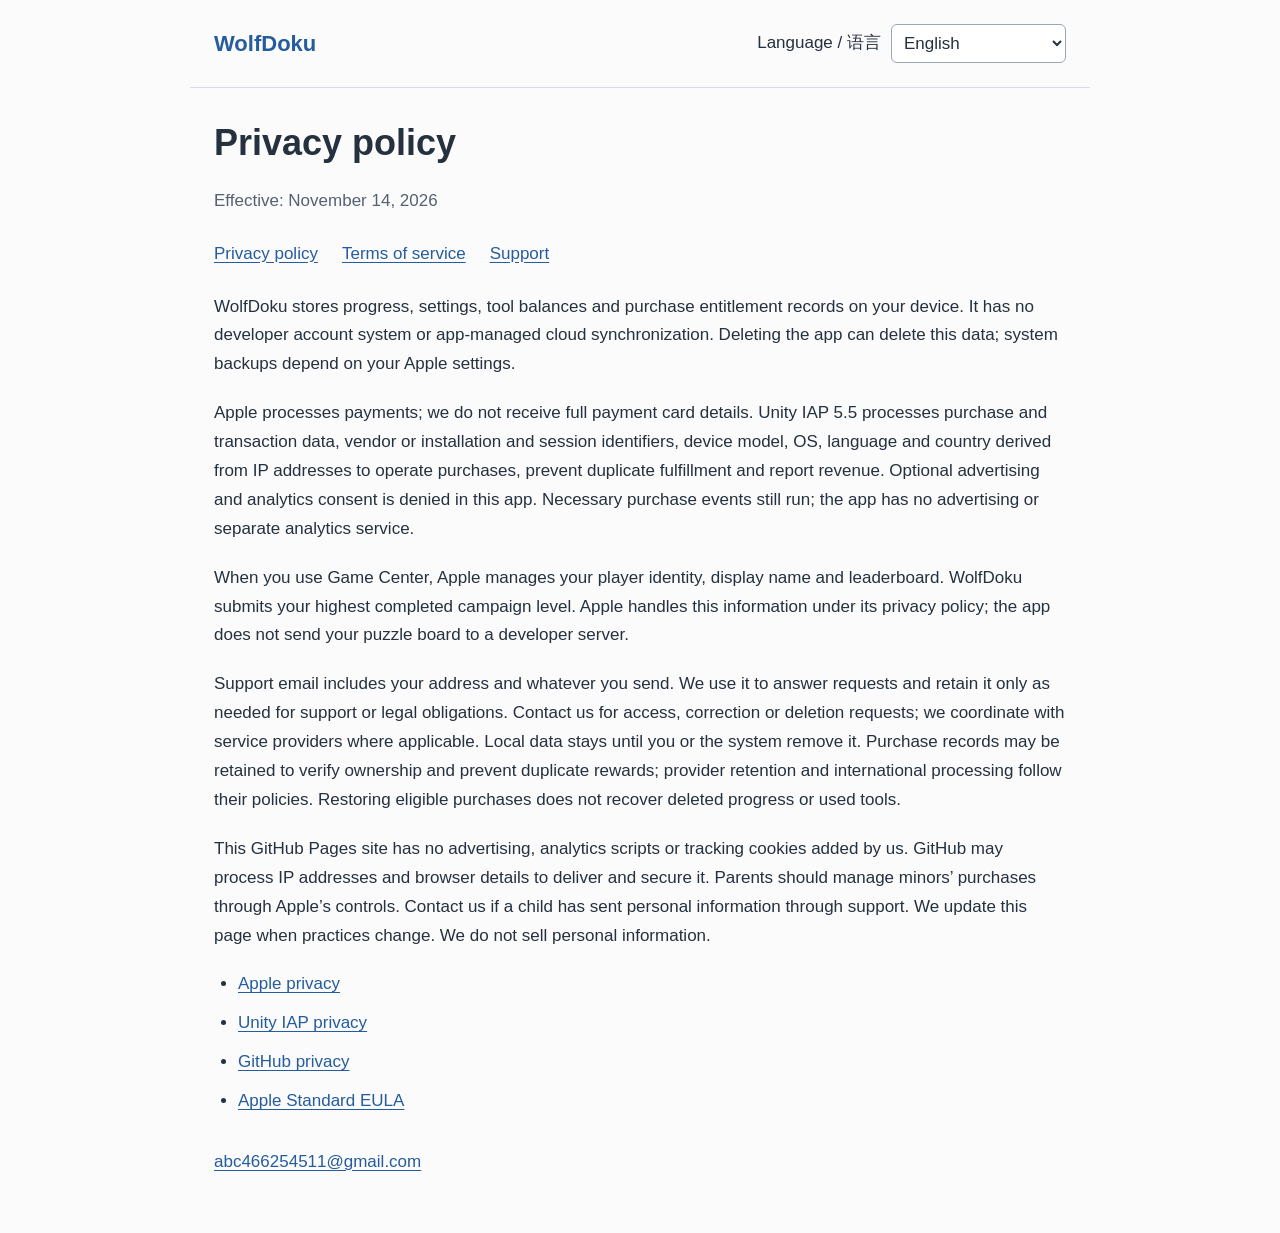
==== wolfdoku/privacy.html @ 7c7da7c4 "Add WolfDoku privacy, terms and support in 21 languages" ====
<!doctype html>
<html lang="en"><head><meta charset="utf-8"><meta name="viewport" content="width=device-width,initial-scale=1">
<title>WolfDoku · Privacy policy</title><meta name="description" content="Official WolfDoku privacy, terms and support.">
<link rel="stylesheet" href="style.css"></head><body><header><a href="index.html">WolfDoku</a>
<label>Language / 语言 <select id="language" aria-label="Language / 语言"><option value="en">English</option><option value="zh-Hans">简体中文</option><option value="zh-Hant">繁體中文</option><option value="ja">日本語</option><option value="de">Deutsch</option><option value="fr">Français</option><option value="es">Español</option><option value="ko">한국어</option><option value="pt-BR">Português (Brasil)</option><option value="uk">Українська</option><option value="ru">Русский</option><option value="hi">हिन्दी</option><option value="id">Bahasa Indonesia</option><option value="tr">Türkçe</option><option value="it">Italiano</option><option value="pl">Polski</option><option value="th">ไทย</option><option value="nl">Nederlands</option><option value="vi">Tiếng Việt</option><option value="ar">العربية</option><option value="ms">Bahasa Melayu</option></select></label></header>
<main><section id="en" lang="en" dir="ltr"><h1>Privacy policy</h1><p class="meta">Effective: November 14, 2026</p><nav class="page-links"><a href="privacy.html#en">Privacy policy</a><a href="terms.html#en">Terms of service</a><a href="support.html#en">Support</a></nav><p>WolfDoku stores progress, settings, tool balances and purchase entitlement records on your device. It has no developer account system or app-managed cloud synchronization. Deleting the app can delete this data; system backups depend on your Apple settings.</p><p>Apple processes payments; we do not receive full payment card details. Unity IAP 5.5 processes purchase and transaction data, vendor or installation and session identifiers, device model, OS, language and country derived from IP addresses to operate purchases, prevent duplicate fulfillment and report revenue. Optional advertising and analytics consent is denied in this app. Necessary purchase events still run; the app has no advertising or separate analytics service.</p><p>When you use Game Center, Apple manages your player identity, display name and leaderboard. WolfDoku submits your highest completed campaign level. Apple handles this information under its privacy policy; the app does not send your puzzle board to a developer server.</p><p>Support email includes your address and whatever you send. We use it to answer requests and retain it only as needed for support or legal obligations. Contact us for access, correction or deletion requests; we coordinate with service providers where applicable. Local data stays until you or the system remove it. Purchase records may be retained to verify ownership and prevent duplicate rewards; provider retention and international processing follow their policies. Restoring eligible purchases does not recover deleted progress or used tools.</p><p>This GitHub Pages site has no advertising, analytics scripts or tracking cookies added by us. GitHub may process IP addresses and browser details to deliver and secure it. Parents should manage minors’ purchases through Apple’s controls. Contact us if a child has sent personal information through support. We update this page when practices change. We do not sell personal information.</p><ul><li><a href="https://www.apple.com/legal/privacy/">Apple privacy</a></li><li><a href="https://unity.com/legal/game-player-and-app-user-privacy-policy">Unity IAP privacy</a></li><li><a href="https://docs.github.com/en/site-policy/privacy-policies/github-general-privacy-statement">GitHub privacy</a></li><li><a href="https://www.apple.com/legal/internet-services/itunes/dev/stdeula/">Apple Standard EULA</a></li></ul><address><a dir="ltr" href="mailto:abc466254511@gmail.com">abc466254511@gmail.com</a></address></section><section id="zh-Hans" lang="zh-Hans" dir="ltr"><h1>隐私协议</h1><p class="meta">生效日期：2026年11月14日</p><nav class="page-links"><a href="privacy.html#zh-Hans">隐私协议</a><a href="terms.html#zh-Hans">服务条款</a><a href="support.html#zh-Hans">支持</a></nav><p>WolfDoku 在设备本地保存进度、设置、道具余额和购买权益记录。应用没有开发者账号系统，也不提供应用管理的云同步。删除应用可能删除这些数据；系统备份取决于你的 Apple 设置。</p><p>Apple 处理付款，我们不会收到完整银行卡信息。Unity IAP 5.5 会处理购买及交易信息、供应商或安装标识及会话标识、设备型号、系统、语言，以及从 IP 地址推断的国家，用于运行购买服务、防止重复发放和收入报告。本应用已拒绝可选广告和分析同意，但必要购买事件仍会发送；应用没有广告或单独的分析服务。</p><p>使用 Game Center 时，Apple 管理玩家身份、显示名称和排行榜。WolfDoku 提交主线最高已通关关卡。Apple 按其隐私政策处理这些信息；应用不会把你的棋盘发送到开发者服务器。</p><p>支持邮件包含你的邮箱地址及主动发送的内容，仅用于回复和排查，并在支持或法律义务所需期间保留。可通过下方邮箱提出访问、更正或删除请求；适用时我们会协调服务提供方处理。本地数据保留到你或系统删除。购买记录可能为验证权益和防止重复赠礼而保留；提供方的保留期限及跨境处理以其政策为准。恢复符合条件的购买不能恢复已删除进度或已消耗道具。</p><p>本 GitHub Pages 网站没有我们添加的广告、分析脚本或追踪 Cookie。GitHub 可能处理 IP 地址、浏览器等技术信息，以提供和保护网站。未成年人的购买应由监护人通过 Apple 控制管理；如儿童通过支持邮件提交了个人信息，请联系我们处理。数据做法变化时会更新本页。我们不出售个人信息。</p><ul><li><a href="https://www.apple.com/legal/privacy/">Apple privacy</a></li><li><a href="https://unity.com/legal/game-player-and-app-user-privacy-policy">Unity IAP privacy</a></li><li><a href="https://docs.github.com/en/site-policy/privacy-policies/github-general-privacy-statement">GitHub privacy</a></li><li><a href="https://www.apple.com/legal/internet-services/itunes/dev/stdeula/">Apple Standard EULA</a></li></ul><address><a dir="ltr" href="mailto:abc466254511@gmail.com">abc466254511@gmail.com</a></address></section><section id="zh-Hant" lang="zh-Hant" dir="ltr"><h1>隱私協議</h1><p class="meta">生效日期：2026年11月14日</p><nav class="page-links"><a href="privacy.html#zh-Hant">隱私協議</a><a href="terms.html#zh-Hant">服務條款</a><a href="support.html#zh-Hant">支援</a></nav><p>WolfDoku 在裝置本機儲存進度、設定、道具餘額及購買權益紀錄。應用程式沒有開發者帳號系統，也不提供應用程式管理的雲端同步。刪除應用程式可能刪除這些資料；系統備份取決於你的 Apple 設定。</p><p>Apple 處理付款，我們不會收到完整銀行卡資料。Unity IAP 5.5 會處理購買及交易資訊、供應商或安裝識別碼及工作階段識別碼、裝置型號、系統、語言，以及從 IP 位址推斷的國家，用於運作購買服務、防止重複發放及收入報告。本應用程式已拒絕選用廣告及分析同意，但必要購買事件仍會傳送；應用程式沒有廣告或獨立分析服務。</p><p>使用 Game Center 時，Apple 管理玩家身分、顯示名稱及排行榜。WolfDoku 提交主線最高已通關關卡。Apple 依其隱私政策處理這些資料；應用程式不會將棋盤傳送至開發者伺服器。</p><p>支援郵件包含你的電郵地址及主動傳送的內容，僅用於回覆與排查，並在支援或法律義務所需期間保留。可透過下方電郵提出存取、更正或刪除要求；適用時我們會協調服務提供者處理。本機資料保留至你或系統刪除。購買紀錄可能為驗證權益及防止重複贈禮而保留；提供者的保留期限及跨境處理依其政策。恢復符合條件的購買無法恢復已刪除進度或已消耗道具。</p><p>本 GitHub Pages 網站沒有我們加入的廣告、分析程式或追蹤 Cookie。GitHub 可能處理 IP 位址及瀏覽器等技術資料以提供和保護網站。未成年人的購買應由監護人透過 Apple 控制管理；若兒童透過支援郵件提交個人資料，請聯絡我們。做法改變時會更新本頁。我們不出售個人資料。</p><ul><li><a href="https://www.apple.com/legal/privacy/">Apple privacy</a></li><li><a href="https://unity.com/legal/game-player-and-app-user-privacy-policy">Unity IAP privacy</a></li><li><a href="https://docs.github.com/en/site-policy/privacy-policies/github-general-privacy-statement">GitHub privacy</a></li><li><a href="https://www.apple.com/legal/internet-services/itunes/dev/stdeula/">Apple Standard EULA</a></li></ul><address><a dir="ltr" href="mailto:abc466254511@gmail.com">abc466254511@gmail.com</a></address></section><section id="ja" lang="ja" dir="ltr"><h1>プライバシーポリシー</h1><p class="meta">施行日：2026年11月14日</p><nav class="page-links"><a href="privacy.html#ja">プライバシーポリシー</a><a href="terms.html#ja">利用規約</a><a href="support.html#ja">サポート</a></nav><p>WolfDoku は進行状況、設定、アイテム残高、購入権利の記録を端末に保存します。開発者独自のアカウントやアプリ管理のクラウド同期はありません。アプリの削除でデータが失われる場合があり、システムのバックアップは Apple の設定によります。</p><p>決済は Apple が処理し、当方はカード情報全体を受け取りません。Unity IAP 5.5 は購入・取引情報、ベンダーまたはインストールおよびセッション識別子、機種、OS、言語、IP から推定する国を処理し、購入サービス、重複付与の防止、収益報告に使用します。本アプリでは任意の広告・分析への同意を拒否していますが、必要な購入イベントは送信されます。広告や独立した分析サービスはありません。</p><p>Game Center 利用時のプレイヤー識別情報、表示名、ランキングは Apple が管理します。WolfDoku はメインステージの最高クリア番号を送信します。Apple のプライバシーポリシーが適用され、盤面を開発者サーバーへ送信することはありません。</p><p>サポートメールのアドレスと送信内容は対応に使用し、対応や法的義務に必要な期間のみ保管します。開示、訂正、削除は下記へご相談ください。必要に応じ提供元と連携します。端末データは利用者またはシステムが削除するまで残ります。購入記録は権利確認や重複特典の防止のため保持される場合があります。提供元の保存と国際的な処理は各方針に従います。購入の復元では削除済みの進行状況や消費済みアイテムは戻りません。</p><p>この GitHub Pages サイトに当方が設置した広告、分析スクリプト、追跡 Cookie はありません。GitHub は配信と保護のため IP やブラウザー情報を処理する場合があります。未成年者の購入は保護者が Apple の機能で管理してください。子どもがメールで個人情報を送った場合はご連絡ください。取り扱い変更時に更新します。個人情報を販売しません。</p><ul><li><a href="https://www.apple.com/legal/privacy/">Apple privacy</a></li><li><a href="https://unity.com/legal/game-player-and-app-user-privacy-policy">Unity IAP privacy</a></li><li><a href="https://docs.github.com/en/site-policy/privacy-policies/github-general-privacy-statement">GitHub privacy</a></li><li><a href="https://www.apple.com/legal/internet-services/itunes/dev/stdeula/">Apple Standard EULA</a></li></ul><address><a dir="ltr" href="mailto:abc466254511@gmail.com">abc466254511@gmail.com</a></address></section><section id="de" lang="de" dir="ltr"><h1>Datenschutzerklärung</h1><p class="meta">Gültig ab 14. November 2026</p><nav class="page-links"><a href="privacy.html#de">Datenschutzerklärung</a><a href="terms.html#de">Nutzungsbedingungen</a><a href="support.html#de">Support</a></nav><p>WolfDoku speichert Fortschritt, Einstellungen, Werkzeugbestände und Kaufberechtigungen auf deinem Gerät. Es gibt kein eigenes Kontosystem und keine von der App verwaltete Cloud-Synchronisierung. Beim Löschen können Daten verloren gehen; Systemsicherungen hängen von deinen Apple-Einstellungen ab.</p><p>Apple verarbeitet Zahlungen; wir erhalten keine vollständigen Kartendaten. Unity IAP 5.5 verarbeitet Kauf- und Transaktionsdaten, Anbieter- oder Installations- und Sitzungskennungen, Gerätemodell, Betriebssystem, Sprache und ein aus der IP-Adresse abgeleitetes Land für Käufe, die Vermeidung doppelter Gutschriften und Umsatzberichte. Optionale Werbe- und Analyseeinwilligung ist in dieser App abgelehnt. Notwendige Kaufereignisse werden trotzdem gesendet. Es gibt keine Werbung oder separaten Analysedienste.</p><p>Bei Game Center verwaltet Apple Spieleridentität, Anzeigenamen und Rangliste. WolfDoku übermittelt das höchste abgeschlossene Kampagnenlevel. Apples Datenschutzerklärung gilt; dein Spielfeld wird nicht an einen Entwicklerserver gesendet.</p><p>Support-E-Mails enthalten deine Adresse und freiwillige Angaben. Wir verwenden sie zur Bearbeitung und bewahren sie nur für Support oder gesetzliche Pflichten auf. Wende dich für Auskunft, Berichtigung oder Löschung an uns; gegebenenfalls koordinieren wir mit Dienstleistern. Lokale Daten bleiben bis zur Löschung durch dich oder das System. Kaufaufzeichnungen können zur Rechteprüfung und Vermeidung doppelter Geschenke verbleiben. Aufbewahrung und internationale Verarbeitung der Anbieter richten sich nach deren Richtlinien. Käufe wiederherstellen stellt keinen gelöschten Fortschritt oder verbrauchte Werkzeuge wieder her.</p><p>Diese GitHub-Pages-Seite enthält keine von uns hinzugefügten Werbe-, Analyse- oder Tracking-Cookies. GitHub kann IP- und Browserdaten für Auslieferung und Sicherheit verarbeiten. Erziehungsberechtigte sollten Käufe Minderjähriger über Apple verwalten. Melde uns persönliche Angaben von Kindern in Support-Mails. Änderungen veröffentlichen wir hier. Wir verkaufen keine personenbezogenen Daten.</p><ul><li><a href="https://www.apple.com/legal/privacy/">Apple privacy</a></li><li><a href="https://unity.com/legal/game-player-and-app-user-privacy-policy">Unity IAP privacy</a></li><li><a href="https://docs.github.com/en/site-policy/privacy-policies/github-general-privacy-statement">GitHub privacy</a></li><li><a href="https://www.apple.com/legal/internet-services/itunes/dev/stdeula/">Apple Standard EULA</a></li></ul><address><a dir="ltr" href="mailto:abc466254511@gmail.com">abc466254511@gmail.com</a></address></section><section id="fr" lang="fr" dir="ltr"><h1>Politique de confidentialité</h1><p class="meta">En vigueur le 14 novembre 2026</p><nav class="page-links"><a href="privacy.html#fr">Politique de confidentialité</a><a href="terms.html#fr">Conditions d’utilisation</a><a href="support.html#fr">Assistance</a></nav><p>WolfDoku conserve progression, réglages, outils et droits d’achat sur votre appareil. Il ne propose ni compte développeur ni synchronisation cloud gérée par l’app. Supprimer l’app peut effacer ces données ; les sauvegardes système dépendent de vos réglages Apple.</p><p>Apple traite les paiements ; nous ne recevons pas les coordonnées complètes de votre carte. Unity IAP 5.5 traite achats, transactions, identifiants de fournisseur ou d’installation et de session, modèle, système, langue et pays estimé à partir de l’IP pour assurer les achats, éviter les doubles crédits et établir les revenus. Le consentement facultatif aux publicités et analyses est refusé dans cette app ; les événements d’achat nécessaires restent envoyés. L’app ne contient ni publicité ni service d’analyse distinct.</p><p>Avec Game Center, Apple gère identité, pseudonyme et classement. WolfDoku transmet le plus haut niveau de campagne terminé. La politique Apple s’applique ; le plateau n’est pas envoyé à un serveur du développeur.</p><p>Les e-mails d’assistance contiennent votre adresse et vos renseignements volontaires, utilisés pour répondre et conservés selon les besoins d’assistance ou les obligations légales. Contactez-nous pour l’accès, la rectification ou l’effacement ; nous coordonnons avec les prestataires si nécessaire. Les données locales restent jusqu’à leur suppression par vous ou le système. Les achats peuvent être conservés pour vérifier les droits et éviter les cadeaux en double. Conservation et traitement international des prestataires suivent leurs politiques. Restaurer un achat ne récupère ni progression supprimée ni outils consommés.</p><p>Ce site GitHub Pages n’a ni publicité, ni scripts d’analyse, ni cookies de suivi ajoutés par nous. GitHub peut traiter l’IP et le navigateur pour fournir et protéger le site. Les responsables légaux doivent gérer les achats des mineurs via Apple. Signalez les données d’un enfant envoyées à l’assistance. Cette page évoluera avec nos pratiques. Nous ne vendons pas de données personnelles.</p><ul><li><a href="https://www.apple.com/legal/privacy/">Apple privacy</a></li><li><a href="https://unity.com/legal/game-player-and-app-user-privacy-policy">Unity IAP privacy</a></li><li><a href="https://docs.github.com/en/site-policy/privacy-policies/github-general-privacy-statement">GitHub privacy</a></li><li><a href="https://www.apple.com/legal/internet-services/itunes/dev/stdeula/">Apple Standard EULA</a></li></ul><address><a dir="ltr" href="mailto:abc466254511@gmail.com">abc466254511@gmail.com</a></address></section><section id="es" lang="es" dir="ltr"><h1>Política de privacidad</h1><p class="meta">Vigente desde el 14 de noviembre de 2026</p><nav class="page-links"><a href="privacy.html#es">Política de privacidad</a><a href="terms.html#es">Términos del servicio</a><a href="support.html#es">Soporte</a></nav><p>WolfDoku guarda progreso, ajustes, herramientas y derechos de compra en tu dispositivo. No tiene cuentas propias ni sincronización en la nube gestionada por la app. Eliminarla puede borrar los datos; las copias del sistema dependen de tus ajustes Apple.</p><p>Apple procesa los pagos; no recibimos los datos completos de tu tarjeta. Unity IAP 5.5 procesa compras, transacciones, identificadores de proveedor o instalación y de sesión, modelo, sistema, idioma y país estimado mediante IP para operar compras, evitar entregas duplicadas e informar ingresos. La app rechaza el consentimiento opcional de publicidad y análisis, pero envía los eventos de compra necesarios. No tiene anuncios ni un servicio de análisis separado.</p><p>Al usar Game Center, Apple gestiona identidad, alias y clasificación. WolfDoku envía el mayor nivel de campaña completado. Se aplica la política Apple; no se envía el tablero a un servidor del desarrollador.</p><p>Los correos de soporte incluyen tu dirección y lo que decidas enviar. Se usan para atender solicitudes y se conservan lo necesario para soporte u obligaciones legales. Puedes pedir acceso, corrección o eliminación; coordinaremos con proveedores cuando corresponda. Los datos locales permanecen hasta que tú o el sistema los borréis. Los registros de compra pueden conservarse para verificar derechos y evitar regalos duplicados. La conservación y el tratamiento internacional de proveedores siguen sus políticas. Restaurar compras no recupera progreso borrado ni herramientas consumidas.</p><p>Este sitio GitHub Pages no incluye anuncios, scripts analíticos ni cookies de seguimiento añadidos por nosotros. GitHub puede procesar IP y navegador para servir y proteger el sitio. Los tutores deben gestionar compras de menores mediante Apple. Contacta si un menor envió datos personales a soporte. Actualizaremos esta página al cambiar las prácticas. No vendemos datos personales.</p><ul><li><a href="https://www.apple.com/legal/privacy/">Apple privacy</a></li><li><a href="https://unity.com/legal/game-player-and-app-user-privacy-policy">Unity IAP privacy</a></li><li><a href="https://docs.github.com/en/site-policy/privacy-policies/github-general-privacy-statement">GitHub privacy</a></li><li><a href="https://www.apple.com/legal/internet-services/itunes/dev/stdeula/">Apple Standard EULA</a></li></ul><address><a dir="ltr" href="mailto:abc466254511@gmail.com">abc466254511@gmail.com</a></address></section><section id="ko" lang="ko" dir="ltr"><h1>개인정보 처리방침</h1><p class="meta">시행일: 2026년 11월 14일</p><nav class="page-links"><a href="privacy.html#ko">개인정보 처리방침</a><a href="terms.html#ko">이용 약관</a><a href="support.html#ko">지원</a></nav><p>WolfDoku는 진행 상황, 설정, 도구 잔액과 구매 권한 기록을 기기에 저장합니다. 자체 개발자 계정이나 앱이 관리하는 클라우드 동기화는 없습니다. 앱을 삭제하면 데이터가 삭제될 수 있으며 시스템 백업은 Apple 설정에 따릅니다.</p><p>Apple이 결제를 처리하며 당사는 전체 카드 정보를 받지 않습니다. Unity IAP 5.5는 구매와 거래 정보, 공급업체 또는 설치 및 세션 식별자, 기기 모델, OS, 언어와 IP에서 추정한 국가를 구매 운영, 중복 지급 방지와 수익 보고에 사용합니다. 앱은 선택적 광고 및 분석 동의를 거부하지만 필수 구매 이벤트는 전송합니다. 광고나 별도의 분석 서비스는 없습니다.</p><p>Game Center 사용 시 Apple이 플레이어 ID, 표시 이름과 순위표를 관리합니다. WolfDoku는 완료한 최고 캠페인 레벨을 제출합니다. Apple 개인정보 정책이 적용되며 퍼즐 보드를 개발자 서버로 보내지 않습니다.</p><p>지원 이메일에는 주소와 자발적으로 보낸 내용이 포함됩니다. 문의 응대에 사용하고 지원 또는 법적 의무에 필요한 동안만 보관합니다. 열람, 정정, 삭제는 아래로 요청할 수 있으며 필요한 경우 제공업체와 협의합니다. 로컬 데이터는 사용자나 시스템이 삭제할 때까지 유지됩니다. 구매 기록은 권한 확인과 중복 선물 방지를 위해 보관될 수 있습니다. 제공업체의 보관 및 국제 처리는 각 정책에 따릅니다. 구매 복원은 삭제된 진행 상황이나 사용한 도구를 복원하지 않습니다.</p><p>이 GitHub Pages 사이트에는 당사가 추가한 광고, 분석 스크립트나 추적 쿠키가 없습니다. GitHub는 사이트 제공과 보안을 위해 IP와 브라우저 정보를 처리할 수 있습니다. 보호자는 Apple 제어로 미성년자의 구매를 관리해야 합니다. 어린이가 지원 메일로 개인정보를 보낸 경우 연락해 주세요. 관행 변경 시 이 페이지를 갱신합니다. 개인정보를 판매하지 않습니다.</p><ul><li><a href="https://www.apple.com/legal/privacy/">Apple privacy</a></li><li><a href="https://unity.com/legal/game-player-and-app-user-privacy-policy">Unity IAP privacy</a></li><li><a href="https://docs.github.com/en/site-policy/privacy-policies/github-general-privacy-statement">GitHub privacy</a></li><li><a href="https://www.apple.com/legal/internet-services/itunes/dev/stdeula/">Apple Standard EULA</a></li></ul><address><a dir="ltr" href="mailto:abc466254511@gmail.com">abc466254511@gmail.com</a></address></section><section id="pt-BR" lang="pt-BR" dir="ltr"><h1>Política de privacidade</h1><p class="meta">Vigência: 14 de novembro de 2026</p><nav class="page-links"><a href="privacy.html#pt-BR">Política de privacidade</a><a href="terms.html#pt-BR">Termos de serviço</a><a href="support.html#pt-BR">Suporte</a></nav><p>WolfDoku armazena progresso, ajustes, ferramentas e direitos de compra no dispositivo. Não há conta própria nem sincronização em nuvem gerenciada pelo app. Excluir o app pode apagar os dados; backups do sistema dependem dos ajustes Apple.</p><p>A Apple processa pagamentos; não recebemos dados completos do cartão. Unity IAP 5.5 processa compras, transações, identificadores de fornecedor ou instalação e sessão, modelo, sistema, idioma e país estimado pelo IP para operar compras, evitar créditos duplicados e informar receitas. O consentimento opcional de anúncios e análise é negado neste app, mas eventos necessários de compra continuam sendo enviados. Não há anúncios nem serviço separado de análise.</p><p>No Game Center, a Apple gerencia identidade, nome público e classificação. WolfDoku envia a maior fase de campanha concluída. Aplica-se a política Apple; o tabuleiro não é enviado a um servidor do desenvolvedor.</p><p>E-mails de suporte incluem seu endereço e informações voluntárias, usados para atender solicitações e mantidos pelo tempo necessário ao suporte ou a obrigações legais. Peça acesso, correção ou exclusão pelo contato abaixo; coordenamos com prestadores quando aplicável. Dados locais permanecem até você ou o sistema apagá-los. Registros de compra podem ser mantidos para verificar direitos e impedir presentes duplicados. Retenção e tratamento internacional de prestadores seguem suas políticas. Restaurar compras não recupera progresso excluído ou ferramentas consumidas.</p><p>Este site GitHub Pages não tem anúncios, scripts de análise nem cookies de rastreamento adicionados por nós. GitHub pode tratar IP e navegador para fornecer e proteger o site. Responsáveis devem gerenciar compras de menores com controles Apple. Avise se uma criança enviou dados pessoais ao suporte. Atualizamos esta página quando as práticas mudarem. Não vendemos dados pessoais.</p><ul><li><a href="https://www.apple.com/legal/privacy/">Apple privacy</a></li><li><a href="https://unity.com/legal/game-player-and-app-user-privacy-policy">Unity IAP privacy</a></li><li><a href="https://docs.github.com/en/site-policy/privacy-policies/github-general-privacy-statement">GitHub privacy</a></li><li><a href="https://www.apple.com/legal/internet-services/itunes/dev/stdeula/">Apple Standard EULA</a></li></ul><address><a dir="ltr" href="mailto:abc466254511@gmail.com">abc466254511@gmail.com</a></address></section><section id="uk" lang="uk" dir="ltr"><h1>Політика конфіденційності</h1><p class="meta">Чинна з 14 листопада 2026 року</p><nav class="page-links"><a href="privacy.html#uk">Політика конфіденційності</a><a href="terms.html#uk">Умови користування</a><a href="support.html#uk">Підтримка</a></nav><p>WolfDoku зберігає прогрес, налаштування, залишки інструментів і права на покупки на пристрої. Власних облікових записів і хмарної синхронізації застосунку немає. Видалення може стерти дані; системні резервні копії залежать від налаштувань Apple.</p><p>Платежі обробляє Apple; ми не отримуємо повних даних картки. Unity IAP 5.5 обробляє покупки, транзакції, ідентифікатори постачальника або встановлення й сеансу, модель, ОС, мову та країну за IP для покупок, запобігання повторному нарахуванню та звітів про дохід. Необов’язкову згоду на рекламу й аналітику відхилено, але необхідні події покупок надсилаються. Реклами та окремої аналітики немає.</p><p>У Game Center Apple керує ідентичністю гравця, іменем і рейтингом. WolfDoku надсилає найвищий завершений рівень кампанії. Діє політика Apple; поле головоломки не передається на сервер розробника.</p><p>Листи підтримки містять адресу та добровільно надані відомості. Ми використовуємо їх для відповіді й зберігаємо лише за потреби підтримки чи закону. Звертайтеся щодо доступу, виправлення або видалення; за потреби залучимо постачальників. Локальні дані залишаються до видалення вами чи системою. Покупки можуть зберігатися для перевірки прав і запобігання повторним подарункам. Строки та міжнародна обробка постачальників визначаються їхніми політиками. Відновлення покупки не повертає стертий прогрес чи витрачені інструменти.</p><p>На сайті GitHub Pages немає доданих нами реклами, аналітичних сценаріїв чи відстежувальних cookie. GitHub може обробляти IP та браузер для роботи й захисту сайту. Опікунам слід керувати покупками дітей засобами Apple. Повідомте про особисті дані дитини в листах підтримки. Зміни практик відобразимо тут. Особисті дані не продаємо.</p><ul><li><a href="https://www.apple.com/legal/privacy/">Apple privacy</a></li><li><a href="https://unity.com/legal/game-player-and-app-user-privacy-policy">Unity IAP privacy</a></li><li><a href="https://docs.github.com/en/site-policy/privacy-policies/github-general-privacy-statement">GitHub privacy</a></li><li><a href="https://www.apple.com/legal/internet-services/itunes/dev/stdeula/">Apple Standard EULA</a></li></ul><address><a dir="ltr" href="mailto:abc466254511@gmail.com">abc466254511@gmail.com</a></address></section><section id="ru" lang="ru" dir="ltr"><h1>Политика конфиденциальности</h1><p class="meta">Действует с 14 ноября 2026 года</p><nav class="page-links"><a href="privacy.html#ru">Политика конфиденциальности</a><a href="terms.html#ru">Условия использования</a><a href="support.html#ru">Поддержка</a></nav><p>WolfDoku хранит прогресс, настройки, остатки инструментов и права на покупки на устройстве. Собственных аккаунтов и облачной синхронизации приложения нет. Удаление может стереть данные; системные копии зависят от настроек Apple.</p><p>Платежи обрабатывает Apple; полные данные карты мы не получаем. Unity IAP 5.5 обрабатывает покупки, транзакции, идентификаторы поставщика или установки и сеанса, модель, ОС, язык и страну по IP для покупок, защиты от повторных начислений и отчётов о доходе. Необязательное согласие на рекламу и аналитику отклонено, но необходимые события покупок отправляются. Рекламы и отдельной аналитики нет.</p><p>В Game Center Apple управляет идентификатором игрока, именем и рейтингом. WolfDoku отправляет наивысший пройденный уровень кампании. Действует политика Apple; игровое поле не передаётся на сервер разработчика.</p><p>Письма поддержки содержат адрес и добровольно присланные сведения. Мы используем их для ответа и храним только для поддержки или выполнения закона. По вопросам доступа, исправления или удаления обращайтесь к нам; при необходимости подключим поставщиков. Локальные данные остаются до удаления вами или системой. Записи покупок могут храниться для проверки прав и защиты от повторных подарков. Сроки хранения и международная обработка поставщиков определяются их политиками. Восстановление покупки не возвращает удалённый прогресс и потраченные инструменты.</p><p>На сайте GitHub Pages нет добавленных нами рекламы, аналитических скриптов и следящих cookie. GitHub может обрабатывать IP и сведения браузера для работы и защиты сайта. Опекунам следует управлять покупками детей средствами Apple. Сообщите, если ребёнок отправил личные данные поддержке. При изменениях обновим страницу. Персональные данные не продаём.</p><ul><li><a href="https://www.apple.com/legal/privacy/">Apple privacy</a></li><li><a href="https://unity.com/legal/game-player-and-app-user-privacy-policy">Unity IAP privacy</a></li><li><a href="https://docs.github.com/en/site-policy/privacy-policies/github-general-privacy-statement">GitHub privacy</a></li><li><a href="https://www.apple.com/legal/internet-services/itunes/dev/stdeula/">Apple Standard EULA</a></li></ul><address><a dir="ltr" href="mailto:abc466254511@gmail.com">abc466254511@gmail.com</a></address></section><section id="hi" lang="hi" dir="ltr"><h1>गोपनीयता नीति</h1><p class="meta">प्रभावी: 14 नवंबर 2026</p><nav class="page-links"><a href="privacy.html#hi">गोपनीयता नीति</a><a href="terms.html#hi">सेवा की शर्तें</a><a href="support.html#hi">सहायता</a></nav><p>WolfDoku आपकी प्रगति, सेटिंग, टूल शेष और खरीद अधिकार के रिकॉर्ड डिवाइस पर रखता है। इसका अपना खाता या ऐप द्वारा संचालित क्लाउड सिंक नहीं है। ऐप हटाने पर डेटा मिट सकता है; सिस्टम बैकअप आपकी Apple सेटिंग पर निर्भर है।</p><p>भुगतान Apple संभालता है; हमें कार्ड का पूरा विवरण नहीं मिलता। Unity IAP 5.5 खरीद और लेनदेन, विक्रेता या इंस्टॉलेशन तथा सत्र पहचानकर्ता, डिवाइस मॉडल, OS, भाषा और IP से अनुमानित देश को खरीद सेवा, दोहरे लाभ रोकने और आय रिपोर्ट के लिए संसाधित करता है। वैकल्पिक विज्ञापन और विश्लेषण सहमति अस्वीकृत है, लेकिन जरूरी खरीद घटनाएँ भेजी जाती हैं। ऐप में विज्ञापन या अलग विश्लेषण सेवा नहीं है।</p><p>Game Center उपयोग पर खिलाड़ी पहचान, प्रदर्शित नाम और लीडरबोर्ड Apple संभालता है। WolfDoku अभियान का सबसे ऊँचा पूरा स्तर भेजता है। Apple की नीति लागू है; पहेली बोर्ड डेवलपर सर्वर को नहीं भेजा जाता।</p><p>सहायता ईमेल में आपका पता और भेजी गई जानकारी होती है। इसे जवाब देने के लिए और सहायता या कानूनी जरूरत तक रखा जाता है। पहुँच, सुधार या मिटाने के लिए संपर्क करें; जरूरत पर सेवा प्रदाताओं से समन्वय करेंगे। स्थानीय डेटा आपके या सिस्टम द्वारा मिटाए जाने तक रहता है। अधिकार जाँच और दोहरे उपहार रोकने के लिए खरीद रिकॉर्ड रह सकते हैं। प्रदाताओं की अवधि और अंतरराष्ट्रीय प्रक्रिया उनकी नीतियों पर निर्भर है। खरीद बहाली मिट चुकी प्रगति या इस्तेमाल किए टूल वापस नहीं लाती।</p><p>इस GitHub Pages साइट पर हमारे जोड़े विज्ञापन, विश्लेषण स्क्रिप्ट या ट्रैकिंग कुकी नहीं हैं। GitHub सेवा और सुरक्षा के लिए IP और ब्राउज़र विवरण संसाधित कर सकता है। अभिभावक Apple नियंत्रणों से नाबालिगों की खरीद संभालें। बच्चे ने सहायता में निजी जानकारी भेजी हो तो संपर्क करें। प्रक्रिया बदलने पर पृष्ठ अपडेट होगा। हम निजी जानकारी नहीं बेचते।</p><ul><li><a href="https://www.apple.com/legal/privacy/">Apple privacy</a></li><li><a href="https://unity.com/legal/game-player-and-app-user-privacy-policy">Unity IAP privacy</a></li><li><a href="https://docs.github.com/en/site-policy/privacy-policies/github-general-privacy-statement">GitHub privacy</a></li><li><a href="https://www.apple.com/legal/internet-services/itunes/dev/stdeula/">Apple Standard EULA</a></li></ul><address><a dir="ltr" href="mailto:abc466254511@gmail.com">abc466254511@gmail.com</a></address></section><section id="id" lang="id" dir="ltr"><h1>Kebijakan privasi</h1><p class="meta">Berlaku: 14 November 2026</p><nav class="page-links"><a href="privacy.html#id">Kebijakan privasi</a><a href="terms.html#id">Ketentuan layanan</a><a href="support.html#id">Dukungan</a></nav><p>WolfDoku menyimpan progres, pengaturan, saldo alat, dan hak pembelian di perangkat. Tidak ada akun pengembang atau sinkronisasi cloud yang dikelola aplikasi. Menghapus aplikasi dapat menghapus data; cadangan sistem bergantung pada pengaturan Apple.</p><p>Apple memproses pembayaran; kami tidak menerima detail kartu lengkap. Unity IAP 5.5 memproses pembelian, transaksi, pengenal vendor atau instalasi dan sesi, model, OS, bahasa, serta negara perkiraan dari IP untuk menjalankan pembelian, mencegah pemberian ganda, dan melaporkan pendapatan. Persetujuan iklan dan analitik opsional ditolak, tetapi peristiwa pembelian yang diperlukan tetap dikirim. Tidak ada iklan atau layanan analitik terpisah.</p><p>Saat menggunakan Game Center, Apple mengelola identitas pemain, nama tampilan, dan papan peringkat. WolfDoku mengirim level kampanye tertinggi yang selesai. Kebijakan Apple berlaku; papan teka-teki tidak dikirim ke server pengembang.</p><p>Email dukungan memuat alamat dan informasi sukarela Anda, digunakan untuk menanggapi dan disimpan selama diperlukan untuk dukungan atau kewajiban hukum. Hubungi kami untuk akses, koreksi, atau penghapusan; kami berkoordinasi dengan penyedia bila perlu. Data lokal bertahan sampai Anda atau sistem menghapusnya. Catatan pembelian dapat disimpan untuk verifikasi hak dan mencegah hadiah ganda. Retensi dan pemrosesan internasional penyedia mengikuti kebijakannya. Pemulihan pembelian tidak mengembalikan progres terhapus atau alat terpakai.</p><p>Situs GitHub Pages ini tanpa iklan, skrip analitik, atau cookie pelacakan yang kami tambahkan. GitHub dapat memproses IP dan peramban untuk penyediaan dan keamanan. Wali sebaiknya mengelola pembelian anak dengan kontrol Apple. Hubungi kami bila anak mengirim data pribadi ke dukungan. Halaman diperbarui saat praktik berubah. Kami tidak menjual data pribadi.</p><ul><li><a href="https://www.apple.com/legal/privacy/">Apple privacy</a></li><li><a href="https://unity.com/legal/game-player-and-app-user-privacy-policy">Unity IAP privacy</a></li><li><a href="https://docs.github.com/en/site-policy/privacy-policies/github-general-privacy-statement">GitHub privacy</a></li><li><a href="https://www.apple.com/legal/internet-services/itunes/dev/stdeula/">Apple Standard EULA</a></li></ul><address><a dir="ltr" href="mailto:abc466254511@gmail.com">abc466254511@gmail.com</a></address></section><section id="tr" lang="tr" dir="ltr"><h1>Gizlilik politikası</h1><p class="meta">Yürürlük: 14 Kasım 2026</p><nav class="page-links"><a href="privacy.html#tr">Gizlilik politikası</a><a href="terms.html#tr">Hizmet koşulları</a><a href="support.html#tr">Destek</a></nav><p>WolfDoku ilerlemeyi, ayarları, araç bakiyelerini ve satın alma haklarını cihazda saklar. Geliştirici hesabı veya uygulamanın yönettiği bulut eşitlemesi yoktur. Uygulamayı silmek verileri silebilir; sistem yedekleri Apple ayarlarınıza bağlıdır.</p><p>Ödemeleri Apple işler; tam kart bilgilerini almayız. Unity IAP 5.5 satın alma ve işlem verilerini, satıcı ya da kurulum ve oturum tanımlayıcılarını, model, işletim sistemi, dil ve IP’den tahmini ülkeyi satın alma hizmeti, mükerrer hakları önleme ve gelir raporu için işler. İsteğe bağlı reklam ve analiz onayı reddedilmiştir; gerekli satın alma olayları yine gönderilir. Reklam veya ayrı analiz hizmeti yoktur.</p><p>Game Center kullanırken oyuncu kimliği, görünen ad ve sıralamayı Apple yönetir. WolfDoku tamamlanan en yüksek kampanya seviyesini gönderir. Apple politikası geçerlidir; bulmaca tahtası geliştirici sunucusuna gönderilmez.</p><p>Destek e-postaları adresinizi ve gönüllü bilgileri içerir; yanıt için kullanılır ve destek ya da yasal gereklilik süresince tutulur. Erişim, düzeltme veya silme için bize yazın; gerektiğinde sağlayıcılarla çalışırız. Yerel veriler siz veya sistem silene kadar kalır. Satın alma kayıtları hak kontrolü ve mükerrer hediyeleri önlemek için tutulabilir. Sağlayıcıların saklama ve uluslararası işlemesi kendi politikalarına bağlıdır. Geri yükleme silinen ilerlemeyi veya tüketilen araçları getirmez.</p><p>Bu GitHub Pages sitesinde eklediğimiz reklam, analiz betiği veya izleme çerezi yoktur. GitHub sunum ve güvenlik için IP ve tarayıcı bilgilerini işleyebilir. Veliler çocukların alımlarını Apple kontrolleriyle yönetmelidir. Çocuğun destekle kişisel bilgi paylaşması durumunda bize yazın. Uygulamalar değişirse sayfa güncellenir. Kişisel bilgi satmayız.</p><ul><li><a href="https://www.apple.com/legal/privacy/">Apple privacy</a></li><li><a href="https://unity.com/legal/game-player-and-app-user-privacy-policy">Unity IAP privacy</a></li><li><a href="https://docs.github.com/en/site-policy/privacy-policies/github-general-privacy-statement">GitHub privacy</a></li><li><a href="https://www.apple.com/legal/internet-services/itunes/dev/stdeula/">Apple Standard EULA</a></li></ul><address><a dir="ltr" href="mailto:abc466254511@gmail.com">abc466254511@gmail.com</a></address></section><section id="it" lang="it" dir="ltr"><h1>Informativa sulla privacy</h1><p class="meta">In vigore dal 14 novembre 2026</p><nav class="page-links"><a href="privacy.html#it">Informativa sulla privacy</a><a href="terms.html#it">Termini di servizio</a><a href="support.html#it">Assistenza</a></nav><p>WolfDoku salva progressi, impostazioni, strumenti e diritti d’acquisto sul dispositivo. Non dispone di account propri o sincronizzazione cloud gestita dall’app. La rimozione può cancellare i dati; i backup di sistema dipendono dalle impostazioni Apple.</p><p>Apple elabora i pagamenti; non riceviamo i dati completi della carta. Unity IAP 5.5 tratta acquisti, transazioni, identificatori di fornitore o installazione e sessione, modello, sistema, lingua e paese stimato dall’IP per gestire acquisti, evitare accrediti duplicati e riportare ricavi. Il consenso facoltativo a pubblicità e analisi è negato, ma gli eventi d’acquisto necessari sono inviati. Non ci sono pubblicità o servizi analitici separati.</p><p>Con Game Center, Apple gestisce identità, nome visualizzato e classifica. WolfDoku invia il livello campagna più alto completato. Si applica la privacy Apple; la griglia non è inviata a un server dello sviluppatore.</p><p>Le email d’assistenza contengono indirizzo e informazioni volontarie, usati per rispondere e conservati quanto necessario per assistenza o obblighi legali. Scrivici per accesso, rettifica o cancellazione; coordiniamo i fornitori se necessario. I dati locali restano fino alla rimozione tua o del sistema. I registri d’acquisto possono restare per verificare diritti ed evitare regali duplicati. Conservazione e trattamento internazionale dei fornitori seguono le loro politiche. Ripristinare acquisti non recupera progressi cancellati o strumenti consumati.</p><p>Questo sito GitHub Pages non contiene pubblicità, script analitici o cookie di tracciamento aggiunti da noi. GitHub può trattare IP e browser per fornire e proteggere il sito. I tutori devono gestire gli acquisti dei minori con i controlli Apple. Contattaci se un bambino ha inviato dati personali all’assistenza. Aggiorneremo le pratiche qui. Non vendiamo dati personali.</p><ul><li><a href="https://www.apple.com/legal/privacy/">Apple privacy</a></li><li><a href="https://unity.com/legal/game-player-and-app-user-privacy-policy">Unity IAP privacy</a></li><li><a href="https://docs.github.com/en/site-policy/privacy-policies/github-general-privacy-statement">GitHub privacy</a></li><li><a href="https://www.apple.com/legal/internet-services/itunes/dev/stdeula/">Apple Standard EULA</a></li></ul><address><a dir="ltr" href="mailto:abc466254511@gmail.com">abc466254511@gmail.com</a></address></section><section id="pl" lang="pl" dir="ltr"><h1>Polityka prywatności</h1><p class="meta">Obowiązuje od 14 listopada 2026 r.</p><nav class="page-links"><a href="privacy.html#pl">Polityka prywatności</a><a href="terms.html#pl">Warunki korzystania</a><a href="support.html#pl">Pomoc</a></nav><p>WolfDoku zapisuje postęp, ustawienia, stan narzędzi i uprawnienia zakupowe na urządzeniu. Nie ma własnych kont ani synchronizacji w chmurze zarządzanej przez aplikację. Usunięcie może skasować dane; kopie systemowe zależą od ustawień Apple.</p><p>Płatności obsługuje Apple; nie otrzymujemy pełnych danych karty. Unity IAP 5.5 przetwarza zakupy, transakcje, identyfikatory dostawcy lub instalacji i sesji, model, system, język i kraj szacowany z IP w celu obsługi zakupów, uniknięcia podwójnych przyznań i raportowania przychodów. Opcjonalna zgoda reklamowa i analityczna jest odrzucona, ale niezbędne zdarzenia zakupowe są wysyłane. Brak reklam i oddzielnej analityki.</p><p>W Game Center Apple zarządza tożsamością gracza, nazwą i rankingiem. WolfDoku wysyła najwyższy ukończony poziom kampanii. Obowiązuje polityka Apple; plansza nie jest wysyłana na serwer twórcy.</p><p>E-maile pomocy zawierają adres i dobrowolne informacje. Służą odpowiedziom i są przechowywane na potrzeby pomocy lub obowiązków prawnych. Prośby o dostęp, sprostowanie lub usunięcie kieruj do nas; w razie potrzeby współpracujemy z dostawcami. Dane lokalne pozostają do usunięcia przez użytkownika lub system. Zapisy zakupów mogą pozostać do weryfikacji praw i uniknięcia podwójnych prezentów. Retencja i międzynarodowe przetwarzanie dostawców podlegają ich politykom. Odtworzenie zakupów nie przywraca usuniętego postępu ani zużytych narzędzi.</p><p>Ta witryna GitHub Pages nie ma dodanych przez nas reklam, skryptów analitycznych ani śledzących cookie. GitHub może przetwarzać IP i dane przeglądarki do obsługi i ochrony strony. Opiekunowie powinni zarządzać zakupami dzieci kontrolami Apple. Zgłoś dane osobowe dziecka przesłane do pomocy. Zmiany praktyk opublikujemy tutaj. Nie sprzedajemy danych osobowych.</p><ul><li><a href="https://www.apple.com/legal/privacy/">Apple privacy</a></li><li><a href="https://unity.com/legal/game-player-and-app-user-privacy-policy">Unity IAP privacy</a></li><li><a href="https://docs.github.com/en/site-policy/privacy-policies/github-general-privacy-statement">GitHub privacy</a></li><li><a href="https://www.apple.com/legal/internet-services/itunes/dev/stdeula/">Apple Standard EULA</a></li></ul><address><a dir="ltr" href="mailto:abc466254511@gmail.com">abc466254511@gmail.com</a></address></section><section id="th" lang="th" dir="ltr"><h1>นโยบายความเป็นส่วนตัว</h1><p class="meta">มีผลตั้งแต่ 14 พฤศจิกายน 2026</p><nav class="page-links"><a href="privacy.html#th">นโยบายความเป็นส่วนตัว</a><a href="terms.html#th">ข้อกำหนดการใช้บริการ</a><a href="support.html#th">ช่วยเหลือ</a></nav><p>WolfDoku เก็บความคืบหน้า การตั้งค่า ยอดเครื่องมือ และสิทธิ์การซื้อบนอุปกรณ์ ไม่มีระบบบัญชีของผู้พัฒนาหรือการซิงค์คลาวด์ที่แอปจัดการ การลบแอปอาจลบข้อมูล การสำรองระบบขึ้นอยู่กับการตั้งค่า Apple ของคุณ</p><p>Apple ประมวลผลการชำระเงิน เราไม่ได้รับข้อมูลบัตรครบถ้วน Unity IAP 5.5 ประมวลผลข้อมูลการซื้อและธุรกรรม ตัวระบุผู้จำหน่ายหรือการติดตั้งและเซสชัน รุ่นอุปกรณ์ ระบบ ภาษา และประเทศที่ประมาณจาก IP เพื่อให้บริการซื้อ ป้องกันการให้ซ้ำ และรายงานรายได้ แอปปฏิเสธความยินยอมโฆษณาและการวิเคราะห์แบบเลือกได้ แต่ยังส่งเหตุการณ์ซื้อที่จำเป็น ไม่มีโฆษณาหรือบริการวิเคราะห์แยกต่างหาก</p><p>เมื่อใช้ Game Center ทาง Apple จัดการตัวตน ชื่อแสดง และอันดับ WolfDoku ส่งด่านแคมเปญสูงสุดที่ผ่านแล้ว โดยใช้ตามนโยบาย Apple และไม่ส่งกระดานไปยังเซิร์ฟเวอร์ผู้พัฒนา</p><p>อีเมลช่วยเหลือมีที่อยู่และข้อมูลที่คุณส่งโดยสมัครใจ ใช้เพื่อตอบและเก็บเท่าที่จำเป็นต่อการช่วยเหลือหรือกฎหมาย ติดต่อเพื่อขอเข้าถึง แก้ไข หรือลบข้อมูล เราจะประสานผู้ให้บริการเมื่อเกี่ยวข้อง ข้อมูลในเครื่องคงอยู่จนคุณหรือระบบลบ บันทึกซื้ออาจเก็บเพื่อยืนยันสิทธิ์และป้องกันของขวัญซ้ำ การเก็บและประมวลผลระหว่างประเทศของผู้ให้บริการเป็นไปตามนโยบายของแต่ละราย การกู้คืนการซื้อไม่กู้ความคืบหน้าที่ลบหรือเครื่องมือที่ใช้แล้ว</p><p>ไซต์ GitHub Pages นี้ไม่มีโฆษณา สคริปต์วิเคราะห์ หรือคุกกี้ติดตามที่เราเพิ่ม GitHub อาจประมวลผล IP และเบราว์เซอร์เพื่อให้บริการและรักษาความปลอดภัย ผู้ปกครองควรควบคุมการซื้อของผู้เยาว์ผ่าน Apple หากเด็กส่งข้อมูลส่วนตัวทางอีเมลช่วยเหลือ โปรดติดต่อเรา จะอัปเดตหน้านี้เมื่อแนวปฏิบัติเปลี่ยน เราไม่ขายข้อมูลส่วนบุคคล</p><ul><li><a href="https://www.apple.com/legal/privacy/">Apple privacy</a></li><li><a href="https://unity.com/legal/game-player-and-app-user-privacy-policy">Unity IAP privacy</a></li><li><a href="https://docs.github.com/en/site-policy/privacy-policies/github-general-privacy-statement">GitHub privacy</a></li><li><a href="https://www.apple.com/legal/internet-services/itunes/dev/stdeula/">Apple Standard EULA</a></li></ul><address><a dir="ltr" href="mailto:abc466254511@gmail.com">abc466254511@gmail.com</a></address></section><section id="nl" lang="nl" dir="ltr"><h1>Privacybeleid</h1><p class="meta">Van kracht: 14 november 2026</p><nav class="page-links"><a href="privacy.html#nl">Privacybeleid</a><a href="terms.html#nl">Servicevoorwaarden</a><a href="support.html#nl">Ondersteuning</a></nav><p>WolfDoku bewaart voortgang, instellingen, hulpmiddelen en aankooprechten op je apparaat. Er zijn geen eigen accounts of door de app beheerde cloudsynchronisatie. Verwijderen kan gegevens wissen; systeemback-ups hangen af van je Apple-instellingen.</p><p>Apple verwerkt betalingen; wij ontvangen geen volledige kaartgegevens. Unity IAP 5.5 verwerkt aankopen, transacties, leverancier- of installatie- en sessie-ID’s, model, besturingssysteem, taal en land geschat uit IP voor aankopen, het voorkomen van dubbele toekenning en omzetrapporten. Optionele advertentie- en analysetoestemming is geweigerd, maar noodzakelijke aankoopgebeurtenissen worden verzonden. Er zijn geen advertenties of aparte analysediensten.</p><p>Bij Game Center beheert Apple spelersidentiteit, weergavenaam en ranglijst. WolfDoku verstuurt het hoogste voltooide campagnelevel. Apples privacybeleid geldt; het puzzelbord gaat niet naar een ontwikkelaarsserver.</p><p>Supportmails bevatten je adres en vrijwillige informatie, gebruikt voor antwoorden en bewaard zolang ondersteuning of wettelijke plichten dat vereisen. Vraag ons om inzage, correctie of verwijdering; zo nodig stemmen we af met aanbieders. Lokale gegevens blijven tot jij of het systeem ze wist. Aankoopregistraties kunnen blijven voor rechtencontrole en het voorkomen van dubbele cadeaus. Bewaring en internationale verwerking door aanbieders volgen hun beleid. Aankopen herstellen herstelt geen gewiste voortgang of verbruikte hulpmiddelen.</p><p>Deze GitHub-Pages-site heeft geen door ons toegevoegde advertenties, analysescripts of trackingcookies. GitHub kan IP- en browsergegevens verwerken voor levering en beveiliging. Ouders moeten aankopen van minderjarigen via Apple beheren. Meld persoonsgegevens van kinderen in supportmails. Bij wijzigingen werken we dit bij. We verkopen geen persoonsgegevens.</p><ul><li><a href="https://www.apple.com/legal/privacy/">Apple privacy</a></li><li><a href="https://unity.com/legal/game-player-and-app-user-privacy-policy">Unity IAP privacy</a></li><li><a href="https://docs.github.com/en/site-policy/privacy-policies/github-general-privacy-statement">GitHub privacy</a></li><li><a href="https://www.apple.com/legal/internet-services/itunes/dev/stdeula/">Apple Standard EULA</a></li></ul><address><a dir="ltr" href="mailto:abc466254511@gmail.com">abc466254511@gmail.com</a></address></section><section id="vi" lang="vi" dir="ltr"><h1>Chính sách riêng tư</h1><p class="meta">Có hiệu lực: 14 tháng 11 năm 2026</p><nav class="page-links"><a href="privacy.html#vi">Chính sách riêng tư</a><a href="terms.html#vi">Điều khoản dịch vụ</a><a href="support.html#vi">Hỗ trợ</a></nav><p>WolfDoku lưu tiến trình, cài đặt, số công cụ và quyền mua trên thiết bị. Không có tài khoản riêng của nhà phát triển hay đồng bộ đám mây do ứng dụng quản lý. Xóa ứng dụng có thể xóa dữ liệu; sao lưu hệ thống tùy cài đặt Apple.</p><p>Apple xử lý thanh toán; chúng tôi không nhận đầy đủ thông tin thẻ. Unity IAP 5.5 xử lý mua hàng, giao dịch, mã nhà cung cấp hoặc cài đặt và phiên, mẫu thiết bị, hệ điều hành, ngôn ngữ và quốc gia ước tính từ IP để vận hành mua hàng, tránh cấp trùng và báo cáo doanh thu. Ứng dụng từ chối đồng ý quảng cáo và phân tích tùy chọn nhưng vẫn gửi sự kiện mua cần thiết. Không có quảng cáo hay dịch vụ phân tích riêng.</p><p>Khi dùng Game Center, Apple quản lý danh tính, tên hiển thị và bảng xếp hạng. WolfDoku gửi cấp chiến dịch cao nhất đã hoàn thành. Chính sách Apple áp dụng; bàn chơi không gửi tới máy chủ nhà phát triển.</p><p>Email hỗ trợ gồm địa chỉ và nội dung bạn tự gửi, dùng để trả lời và lưu khi cần cho hỗ trợ hay nghĩa vụ pháp lý. Liên hệ để truy cập, sửa hoặc xóa; chúng tôi phối hợp nhà cung cấp khi phù hợp. Dữ liệu cục bộ còn đến khi bạn hoặc hệ thống xóa. Hồ sơ mua có thể giữ để xác minh quyền và tránh quà trùng. Lưu trữ và xử lý quốc tế của nhà cung cấp theo chính sách riêng. Khôi phục mua hàng không phục hồi tiến trình đã xóa hay công cụ đã dùng.</p><p>Trang GitHub Pages này không có quảng cáo, mã phân tích hay cookie theo dõi do chúng tôi thêm. GitHub có thể xử lý IP và trình duyệt để cung cấp và bảo vệ trang. Người giám hộ nên quản lý mua hàng của trẻ qua Apple. Liên hệ nếu trẻ gửi thông tin cá nhân tới hỗ trợ. Trang sẽ cập nhật khi cách xử lý đổi. Chúng tôi không bán thông tin cá nhân.</p><ul><li><a href="https://www.apple.com/legal/privacy/">Apple privacy</a></li><li><a href="https://unity.com/legal/game-player-and-app-user-privacy-policy">Unity IAP privacy</a></li><li><a href="https://docs.github.com/en/site-policy/privacy-policies/github-general-privacy-statement">GitHub privacy</a></li><li><a href="https://www.apple.com/legal/internet-services/itunes/dev/stdeula/">Apple Standard EULA</a></li></ul><address><a dir="ltr" href="mailto:abc466254511@gmail.com">abc466254511@gmail.com</a></address></section><section id="ar" lang="ar" dir="rtl"><h1>سياسة الخصوصية</h1><p class="meta">سارية من 14 نوفمبر 2026</p><nav class="page-links"><a href="privacy.html#ar">سياسة الخصوصية</a><a href="terms.html#ar">شروط الخدمة</a><a href="support.html#ar">الدعم</a></nav><p>يحفظ WolfDoku التقدم والإعدادات وأرصدة الأدوات وحقوق الشراء على جهازك. لا يوجد نظام حسابات للمطور أو مزامنة سحابية يديرها التطبيق. حذف التطبيق قد يحذف البيانات؛ وتعتمد نسخ النظام الاحتياطية على إعدادات Apple.</p><p>تعالج Apple المدفوعات ولا نتلقى تفاصيل البطاقة كاملة. تعالج Unity IAP 5.5 معلومات الشراء والمعاملات ومعرّفات المورّد أو التثبيت والجلسة وطراز الجهاز ونظامه ولغته والبلد المقدر من عنوان IP لتشغيل المشتريات ومنع المنح المكرر وتقارير الإيرادات. تُرفض موافقة الإعلانات والتحليلات الاختيارية في التطبيق، لكن أحداث الشراء الضرورية تُرسل. لا توجد إعلانات أو خدمة تحليلات منفصلة.</p><p>عند استخدام Game Center تدير Apple هوية اللاعب واسمه الظاهر ولوحة المتصدرين. يرسل WolfDoku أعلى مستوى حملة مكتمل. تسري سياسة Apple، ولا تُرسل لوحة اللغز إلى خادم للمطور.</p><p>تتضمن رسائل الدعم عنوانك وما ترسله طوعًا. نستخدمها للرد ونحتفظ بها للحاجة إلى الدعم أو الالتزام القانوني. اتصل لطلب الوصول أو التصحيح أو الحذف، وننسق مع مقدمي الخدمات عند الاقتضاء. تبقى البيانات المحلية حتى تحذفها أنت أو النظام. قد تُحفظ سجلات الشراء للتحقق من الحقوق ومنع تكرار الهدايا. يخضع احتفاظ مقدمي الخدمات ومعالجتهم الدولية لسياساتهم. استعادة الشراء لا تعيد التقدم المحذوف أو الأدوات المستهلكة.</p><p>لا يحتوي موقع GitHub Pages هذا على إعلانات أو نصوص تحليل أو ملفات تتبع أضفناها. قد تعالج GitHub عنوان IP وبيانات المتصفح لتقديم الموقع وحمايته. ينبغي للأوصياء إدارة مشتريات القاصرين عبر أدوات Apple. تواصل إذا أرسل طفل بيانات شخصية إلى الدعم. نحدث الصفحة عند تغير الممارسات. لا نبيع المعلومات الشخصية.</p><ul><li><a href="https://www.apple.com/legal/privacy/">Apple privacy</a></li><li><a href="https://unity.com/legal/game-player-and-app-user-privacy-policy">Unity IAP privacy</a></li><li><a href="https://docs.github.com/en/site-policy/privacy-policies/github-general-privacy-statement">GitHub privacy</a></li><li><a href="https://www.apple.com/legal/internet-services/itunes/dev/stdeula/">Apple Standard EULA</a></li></ul><address><a dir="ltr" href="mailto:abc466254511@gmail.com">abc466254511@gmail.com</a></address></section><section id="ms" lang="ms" dir="ltr"><h1>Dasar privasi</h1><p class="meta">Berkuat kuasa: 14 November 2026</p><nav class="page-links"><a href="privacy.html#ms">Dasar privasi</a><a href="terms.html#ms">Syarat perkhidmatan</a><a href="support.html#ms">Sokongan</a></nav><p>WolfDoku menyimpan kemajuan, tetapan, baki alat dan hak pembelian pada peranti. Tiada akaun pembangun atau penyegerakan awan yang diuruskan aplikasi. Memadam aplikasi boleh memadam data; sandaran sistem bergantung pada tetapan Apple.</p><p>Apple memproses pembayaran; kami tidak menerima butiran kad penuh. Unity IAP 5.5 memproses pembelian, transaksi, pengecam vendor atau pemasangan dan sesi, model, OS, bahasa serta negara anggaran daripada IP untuk mengendalikan pembelian, mencegah pemberian berganda dan melaporkan hasil. Persetujuan iklan dan analitik pilihan ditolak, tetapi peristiwa pembelian perlu tetap dihantar. Tiada iklan atau perkhidmatan analitik berasingan.</p><p>Apabila menggunakan Game Center, Apple mengurus identiti pemain, nama paparan dan papan pendahulu. WolfDoku menghantar tahap kempen tertinggi yang selesai. Dasar Apple terpakai; papan teka-teki tidak dihantar ke pelayan pembangun.</p><p>E-mel sokongan mengandungi alamat dan maklumat sukarela anda, digunakan untuk menjawab dan disimpan sepanjang keperluan sokongan atau undang-undang. Hubungi kami untuk akses, pembetulan atau pemadaman; kami menyelaras dengan penyedia jika perlu. Data setempat kekal sehingga anda atau sistem memadamnya. Rekod pembelian boleh disimpan untuk menyemak hak dan mencegah hadiah berganda. Pengekalan dan pemprosesan antarabangsa penyedia mengikut dasar mereka. Pemulihan pembelian tidak mengembalikan kemajuan dipadam atau alat digunakan.</p><p>Laman GitHub Pages ini tiada iklan, skrip analitik atau kuki penjejakan yang kami tambah. GitHub boleh memproses IP dan pelayar untuk menyediakan serta melindungi laman. Penjaga patut mengurus pembelian kanak-kanak melalui kawalan Apple. Hubungi kami jika kanak-kanak menghantar maklumat peribadi kepada sokongan. Halaman dikemas kini apabila amalan berubah. Kami tidak menjual maklumat peribadi.</p><ul><li><a href="https://www.apple.com/legal/privacy/">Apple privacy</a></li><li><a href="https://unity.com/legal/game-player-and-app-user-privacy-policy">Unity IAP privacy</a></li><li><a href="https://docs.github.com/en/site-policy/privacy-policies/github-general-privacy-statement">GitHub privacy</a></li><li><a href="https://www.apple.com/legal/internet-services/itunes/dev/stdeula/">Apple Standard EULA</a></li></ul><address><a dir="ltr" href="mailto:abc466254511@gmail.com">abc466254511@gmail.com</a></address></section></main><script>
(()=>{const select=document.querySelector('#language'),sections=[...document.querySelectorAll('section[lang]')];
function show(){let lang=location.hash.slice(1);if(!sections.some(s=>s.id===lang))lang='en';select.value=lang;
sections.forEach(s=>s.hidden=s.id!==lang);document.documentElement.lang=lang;document.documentElement.dir=lang==='ar'?'rtl':'ltr';
const section=document.getElementById(lang);document.title='WolfDoku · '+section.querySelector('h1').textContent;}
select.addEventListener('change',()=>{location.hash=select.value;});window.addEventListener('hashchange',show);show();})();
</script></body></html>
---- wolfdoku/style.css ----
:root{color-scheme:light}*{box-sizing:border-box}body{margin:0;color:#25313e;background:#fbfbfc;font:17px/1.7 -apple-system,BlinkMacSystemFont,"Segoe UI",sans-serif;overflow-wrap:anywhere}header,main{max-width:900px;margin:auto;padding:24px}header{display:flex;justify-content:space-between;align-items:center;gap:20px;flex-wrap:wrap;border-bottom:1px solid #d8dde3}header>a{font-size:22px;font-weight:700;text-decoration:none}header label{display:flex;align-items:center;gap:10px;flex-wrap:wrap}select{font:inherit;max-width:100%;padding:8px;border:1px solid #9aa7b5;border-radius:6px;background:#fff;color:inherit}h1{font-size:clamp(26px,4vw,36px);line-height:1.3;margin:8px 0 12px}a{color:#255c9d;text-underline-offset:3px}.meta{color:#536171}.page-links{display:flex;gap:12px 24px;flex-wrap:wrap;margin:24px 0}p{margin:20px 0}li{margin-block:10px}ul{padding-inline-start:24px}address{margin:32px 0;font-style:normal}section[hidden]{display:none}:focus-visible{outline:3px solid #255c9d;outline-offset:3px}@media(max-width:480px){header,main{padding:20px}header label{width:100%}select{min-height:44px}a{line-height:1.9}}
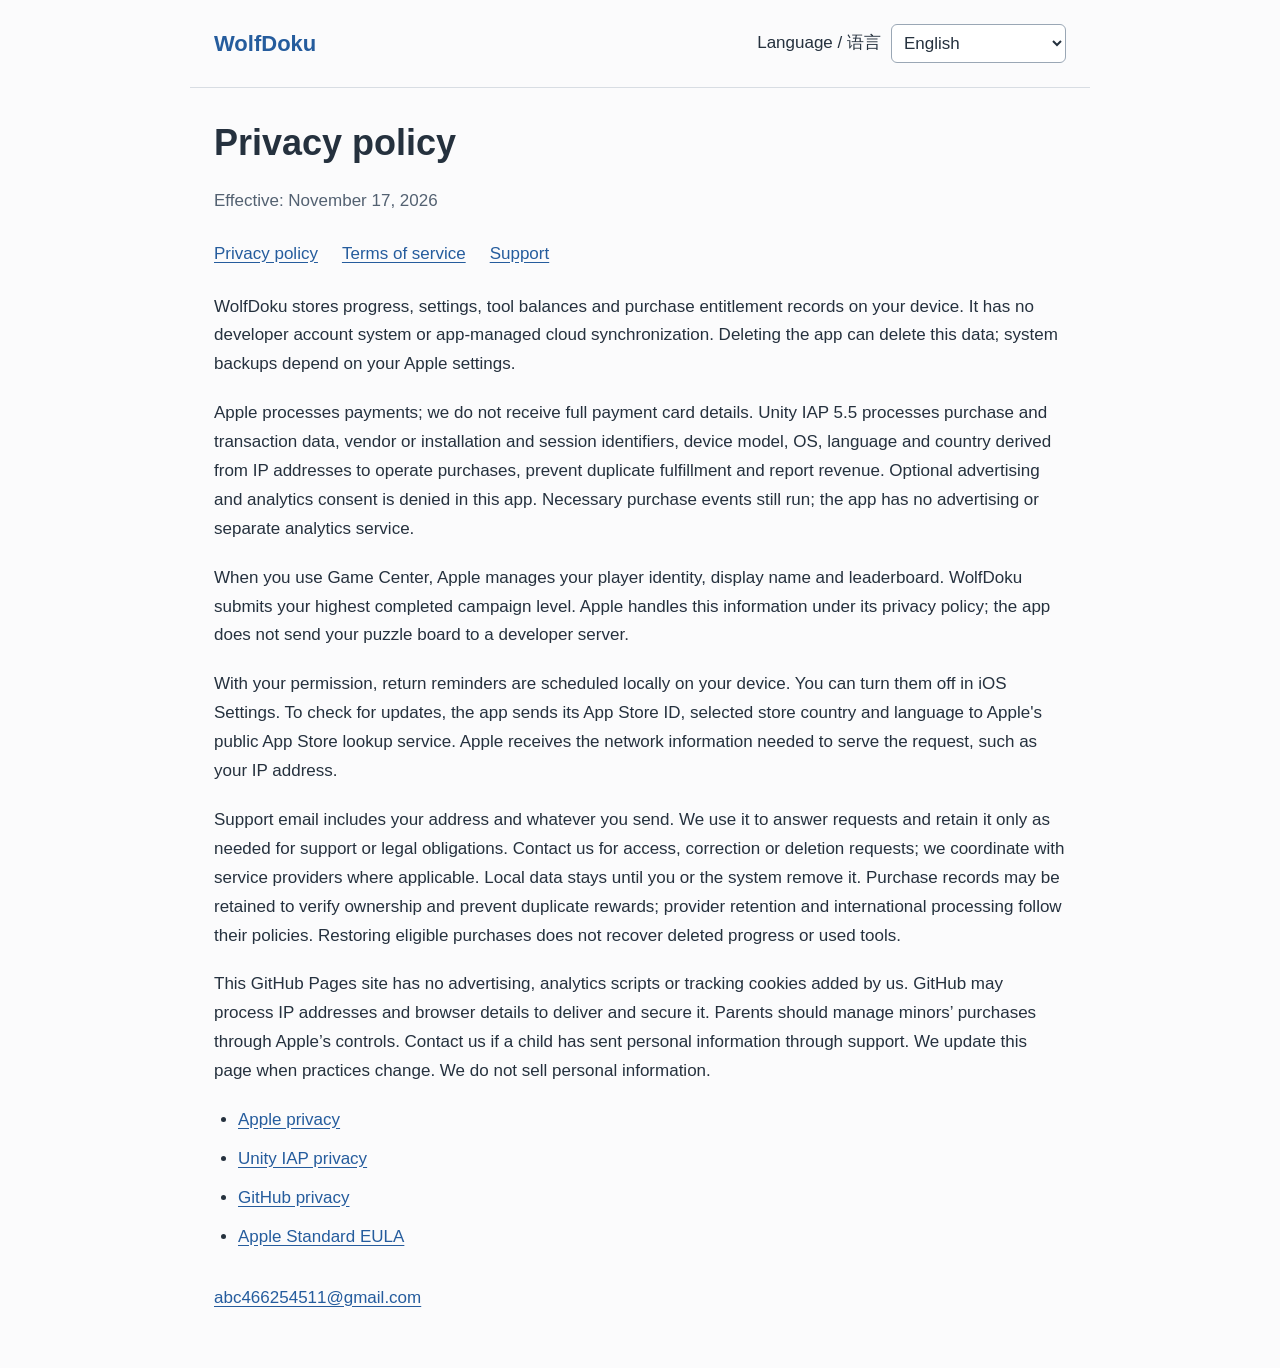
==== commit 91ddd410: "Clarify WolfDoku local reminders, update lookup and Pro tool credits in21languages" ====
--- a/wolfdoku/privacy.html
+++ b/wolfdoku/privacy.html
@@ -3,7 +3,7 @@
 <title>WolfDoku · Privacy policy</title><meta name="description" content="Official WolfDoku privacy, terms and support.">
 <link rel="stylesheet" href="style.css"></head><body><header><a href="index.html">WolfDoku</a>
 <label>Language / 语言 <select id="language" aria-label="Language / 语言"><option value="en">English</option><option value="zh-Hans">简体中文</option><option value="zh-Hant">繁體中文</option><option value="ja">日本語</option><option value="de">Deutsch</option><option value="fr">Français</option><option value="es">Español</option><option value="ko">한국어</option><option value="pt-BR">Português (Brasil)</option><option value="uk">Українська</option><option value="ru">Русский</option><option value="hi">हिन्दी</option><option value="id">Bahasa Indonesia</option><option value="tr">Türkçe</option><option value="it">Italiano</option><option value="pl">Polski</option><option value="th">ไทย</option><option value="nl">Nederlands</option><option value="vi">Tiếng Việt</option><option value="ar">العربية</option><option value="ms">Bahasa Melayu</option></select></label></header>
-<main><section id="en" lang="en" dir="ltr"><h1>Privacy policy</h1><p class="meta">Effective: November 14, 2026</p><nav class="page-links"><a href="privacy.html#en">Privacy policy</a><a href="terms.html#en">Terms of service</a><a href="support.html#en">Support</a></nav><p>WolfDoku stores progress, settings, tool balances and purchase entitlement records on your device. It has no developer account system or app-managed cloud synchronization. Deleting the app can delete this data; system backups depend on your Apple settings.</p><p>Apple processes payments; we do not receive full payment card details. Unity IAP 5.5 processes purchase and transaction data, vendor or installation and session identifiers, device model, OS, language and country derived from IP addresses to operate purchases, prevent duplicate fulfillment and report revenue. Optional advertising and analytics consent is denied in this app. Necessary purchase events still run; the app has no advertising or separate analytics service.</p><p>When you use Game Center, Apple manages your player identity, display name and leaderboard. WolfDoku submits your highest completed campaign level. Apple handles this information under its privacy policy; the app does not send your puzzle board to a developer server.</p><p>Support email includes your address and whatever you send. We use it to answer requests and retain it only as needed for support or legal obligations. Contact us for access, correction or deletion requests; we coordinate with service providers where applicable. Local data stays until you or the system remove it. Purchase records may be retained to verify ownership and prevent duplicate rewards; provider retention and international processing follow their policies. Restoring eligible purchases does not recover deleted progress or used tools.</p><p>This GitHub Pages site has no advertising, analytics scripts or tracking cookies added by us. GitHub may process IP addresses and browser details to deliver and secure it. Parents should manage minors’ purchases through Apple’s controls. Contact us if a child has sent personal information through support. We update this page when practices change. We do not sell personal information.</p><ul><li><a href="https://www.apple.com/legal/privacy/">Apple privacy</a></li><li><a href="https://unity.com/legal/game-player-and-app-user-privacy-policy">Unity IAP privacy</a></li><li><a href="https://docs.github.com/en/site-policy/privacy-policies/github-general-privacy-statement">GitHub privacy</a></li><li><a href="https://www.apple.com/legal/internet-services/itunes/dev/stdeula/">Apple Standard EULA</a></li></ul><address><a dir="ltr" href="mailto:abc466254511@gmail.com">abc466254511@gmail.com</a></address></section><section id="zh-Hans" lang="zh-Hans" dir="ltr"><h1>隐私协议</h1><p class="meta">生效日期：2026年11月14日</p><nav class="page-links"><a href="privacy.html#zh-Hans">隐私协议</a><a href="terms.html#zh-Hans">服务条款</a><a href="support.html#zh-Hans">支持</a></nav><p>WolfDoku 在设备本地保存进度、设置、道具余额和购买权益记录。应用没有开发者账号系统，也不提供应用管理的云同步。删除应用可能删除这些数据；系统备份取决于你的 Apple 设置。</p><p>Apple 处理付款，我们不会收到完整银行卡信息。Unity IAP 5.5 会处理购买及交易信息、供应商或安装标识及会话标识、设备型号、系统、语言，以及从 IP 地址推断的国家，用于运行购买服务、防止重复发放和收入报告。本应用已拒绝可选广告和分析同意，但必要购买事件仍会发送；应用没有广告或单独的分析服务。</p><p>使用 Game Center 时，Apple 管理玩家身份、显示名称和排行榜。WolfDoku 提交主线最高已通关关卡。Apple 按其隐私政策处理这些信息；应用不会把你的棋盘发送到开发者服务器。</p><p>支持邮件包含你的邮箱地址及主动发送的内容，仅用于回复和排查，并在支持或法律义务所需期间保留。可通过下方邮箱提出访问、更正或删除请求；适用时我们会协调服务提供方处理。本地数据保留到你或系统删除。购买记录可能为验证权益和防止重复赠礼而保留；提供方的保留期限及跨境处理以其政策为准。恢复符合条件的购买不能恢复已删除进度或已消耗道具。</p><p>本 GitHub Pages 网站没有我们添加的广告、分析脚本或追踪 Cookie。GitHub 可能处理 IP 地址、浏览器等技术信息，以提供和保护网站。未成年人的购买应由监护人通过 Apple 控制管理；如儿童通过支持邮件提交了个人信息，请联系我们处理。数据做法变化时会更新本页。我们不出售个人信息。</p><ul><li><a href="https://www.apple.com/legal/privacy/">Apple privacy</a></li><li><a href="https://unity.com/legal/game-player-and-app-user-privacy-policy">Unity IAP privacy</a></li><li><a href="https://docs.github.com/en/site-policy/privacy-policies/github-general-privacy-statement">GitHub privacy</a></li><li><a href="https://www.apple.com/legal/internet-services/itunes/dev/stdeula/">Apple Standard EULA</a></li></ul><address><a dir="ltr" href="mailto:abc466254511@gmail.com">abc466254511@gmail.com</a></address></section><section id="zh-Hant" lang="zh-Hant" dir="ltr"><h1>隱私協議</h1><p class="meta">生效日期：2026年11月14日</p><nav class="page-links"><a href="privacy.html#zh-Hant">隱私協議</a><a href="terms.html#zh-Hant">服務條款</a><a href="support.html#zh-Hant">支援</a></nav><p>WolfDoku 在裝置本機儲存進度、設定、道具餘額及購買權益紀錄。應用程式沒有開發者帳號系統，也不提供應用程式管理的雲端同步。刪除應用程式可能刪除這些資料；系統備份取決於你的 Apple 設定。</p><p>Apple 處理付款，我們不會收到完整銀行卡資料。Unity IAP 5.5 會處理購買及交易資訊、供應商或安裝識別碼及工作階段識別碼、裝置型號、系統、語言，以及從 IP 位址推斷的國家，用於運作購買服務、防止重複發放及收入報告。本應用程式已拒絕選用廣告及分析同意，但必要購買事件仍會傳送；應用程式沒有廣告或獨立分析服務。</p><p>使用 Game Center 時，Apple 管理玩家身分、顯示名稱及排行榜。WolfDoku 提交主線最高已通關關卡。Apple 依其隱私政策處理這些資料；應用程式不會將棋盤傳送至開發者伺服器。</p><p>支援郵件包含你的電郵地址及主動傳送的內容，僅用於回覆與排查，並在支援或法律義務所需期間保留。可透過下方電郵提出存取、更正或刪除要求；適用時我們會協調服務提供者處理。本機資料保留至你或系統刪除。購買紀錄可能為驗證權益及防止重複贈禮而保留；提供者的保留期限及跨境處理依其政策。恢復符合條件的購買無法恢復已刪除進度或已消耗道具。</p><p>本 GitHub Pages 網站沒有我們加入的廣告、分析程式或追蹤 Cookie。GitHub 可能處理 IP 位址及瀏覽器等技術資料以提供和保護網站。未成年人的購買應由監護人透過 Apple 控制管理；若兒童透過支援郵件提交個人資料，請聯絡我們。做法改變時會更新本頁。我們不出售個人資料。</p><ul><li><a href="https://www.apple.com/legal/privacy/">Apple privacy</a></li><li><a href="https://unity.com/legal/game-player-and-app-user-privacy-policy">Unity IAP privacy</a></li><li><a href="https://docs.github.com/en/site-policy/privacy-policies/github-general-privacy-statement">GitHub privacy</a></li><li><a href="https://www.apple.com/legal/internet-services/itunes/dev/stdeula/">Apple Standard EULA</a></li></ul><address><a dir="ltr" href="mailto:abc466254511@gmail.com">abc466254511@gmail.com</a></address></section><section id="ja" lang="ja" dir="ltr"><h1>プライバシーポリシー</h1><p class="meta">施行日：2026年11月14日</p><nav class="page-links"><a href="privacy.html#ja">プライバシーポリシー</a><a href="terms.html#ja">利用規約</a><a href="support.html#ja">サポート</a></nav><p>WolfDoku は進行状況、設定、アイテム残高、購入権利の記録を端末に保存します。開発者独自のアカウントやアプリ管理のクラウド同期はありません。アプリの削除でデータが失われる場合があり、システムのバックアップは Apple の設定によります。</p><p>決済は Apple が処理し、当方はカード情報全体を受け取りません。Unity IAP 5.5 は購入・取引情報、ベンダーまたはインストールおよびセッション識別子、機種、OS、言語、IP から推定する国を処理し、購入サービス、重複付与の防止、収益報告に使用します。本アプリでは任意の広告・分析への同意を拒否していますが、必要な購入イベントは送信されます。広告や独立した分析サービスはありません。</p><p>Game Center 利用時のプレイヤー識別情報、表示名、ランキングは Apple が管理します。WolfDoku はメインステージの最高クリア番号を送信します。Apple のプライバシーポリシーが適用され、盤面を開発者サーバーへ送信することはありません。</p><p>サポートメールのアドレスと送信内容は対応に使用し、対応や法的義務に必要な期間のみ保管します。開示、訂正、削除は下記へご相談ください。必要に応じ提供元と連携します。端末データは利用者またはシステムが削除するまで残ります。購入記録は権利確認や重複特典の防止のため保持される場合があります。提供元の保存と国際的な処理は各方針に従います。購入の復元では削除済みの進行状況や消費済みアイテムは戻りません。</p><p>この GitHub Pages サイトに当方が設置した広告、分析スクリプト、追跡 Cookie はありません。GitHub は配信と保護のため IP やブラウザー情報を処理する場合があります。未成年者の購入は保護者が Apple の機能で管理してください。子どもがメールで個人情報を送った場合はご連絡ください。取り扱い変更時に更新します。個人情報を販売しません。</p><ul><li><a href="https://www.apple.com/legal/privacy/">Apple privacy</a></li><li><a href="https://unity.com/legal/game-player-and-app-user-privacy-policy">Unity IAP privacy</a></li><li><a href="https://docs.github.com/en/site-policy/privacy-policies/github-general-privacy-statement">GitHub privacy</a></li><li><a href="https://www.apple.com/legal/internet-services/itunes/dev/stdeula/">Apple Standard EULA</a></li></ul><address><a dir="ltr" href="mailto:abc466254511@gmail.com">abc466254511@gmail.com</a></address></section><section id="de" lang="de" dir="ltr"><h1>Datenschutzerklärung</h1><p class="meta">Gültig ab 14. November 2026</p><nav class="page-links"><a href="privacy.html#de">Datenschutzerklärung</a><a href="terms.html#de">Nutzungsbedingungen</a><a href="support.html#de">Support</a></nav><p>WolfDoku speichert Fortschritt, Einstellungen, Werkzeugbestände und Kaufberechtigungen auf deinem Gerät. Es gibt kein eigenes Kontosystem und keine von der App verwaltete Cloud-Synchronisierung. Beim Löschen können Daten verloren gehen; Systemsicherungen hängen von deinen Apple-Einstellungen ab.</p><p>Apple verarbeitet Zahlungen; wir erhalten keine vollständigen Kartendaten. Unity IAP 5.5 verarbeitet Kauf- und Transaktionsdaten, Anbieter- oder Installations- und Sitzungskennungen, Gerätemodell, Betriebssystem, Sprache und ein aus der IP-Adresse abgeleitetes Land für Käufe, die Vermeidung doppelter Gutschriften und Umsatzberichte. Optionale Werbe- und Analyseeinwilligung ist in dieser App abgelehnt. Notwendige Kaufereignisse werden trotzdem gesendet. Es gibt keine Werbung oder separaten Analysedienste.</p><p>Bei Game Center verwaltet Apple Spieleridentität, Anzeigenamen und Rangliste. WolfDoku übermittelt das höchste abgeschlossene Kampagnenlevel. Apples Datenschutzerklärung gilt; dein Spielfeld wird nicht an einen Entwicklerserver gesendet.</p><p>Support-E-Mails enthalten deine Adresse und freiwillige Angaben. Wir verwenden sie zur Bearbeitung und bewahren sie nur für Support oder gesetzliche Pflichten auf. Wende dich für Auskunft, Berichtigung oder Löschung an uns; gegebenenfalls koordinieren wir mit Dienstleistern. Lokale Daten bleiben bis zur Löschung durch dich oder das System. Kaufaufzeichnungen können zur Rechteprüfung und Vermeidung doppelter Geschenke verbleiben. Aufbewahrung und internationale Verarbeitung der Anbieter richten sich nach deren Richtlinien. Käufe wiederherstellen stellt keinen gelöschten Fortschritt oder verbrauchte Werkzeuge wieder her.</p><p>Diese GitHub-Pages-Seite enthält keine von uns hinzugefügten Werbe-, Analyse- oder Tracking-Cookies. GitHub kann IP- und Browserdaten für Auslieferung und Sicherheit verarbeiten. Erziehungsberechtigte sollten Käufe Minderjähriger über Apple verwalten. Melde uns persönliche Angaben von Kindern in Support-Mails. Änderungen veröffentlichen wir hier. Wir verkaufen keine personenbezogenen Daten.</p><ul><li><a href="https://www.apple.com/legal/privacy/">Apple privacy</a></li><li><a href="https://unity.com/legal/game-player-and-app-user-privacy-policy">Unity IAP privacy</a></li><li><a href="https://docs.github.com/en/site-policy/privacy-policies/github-general-privacy-statement">GitHub privacy</a></li><li><a href="https://www.apple.com/legal/internet-services/itunes/dev/stdeula/">Apple Standard EULA</a></li></ul><address><a dir="ltr" href="mailto:abc466254511@gmail.com">abc466254511@gmail.com</a></address></section><section id="fr" lang="fr" dir="ltr"><h1>Politique de confidentialité</h1><p class="meta">En vigueur le 14 novembre 2026</p><nav class="page-links"><a href="privacy.html#fr">Politique de confidentialité</a><a href="terms.html#fr">Conditions d’utilisation</a><a href="support.html#fr">Assistance</a></nav><p>WolfDoku conserve progression, réglages, outils et droits d’achat sur votre appareil. Il ne propose ni compte développeur ni synchronisation cloud gérée par l’app. Supprimer l’app peut effacer ces données ; les sauvegardes système dépendent de vos réglages Apple.</p><p>Apple traite les paiements ; nous ne recevons pas les coordonnées complètes de votre carte. Unity IAP 5.5 traite achats, transactions, identifiants de fournisseur ou d’installation et de session, modèle, système, langue et pays estimé à partir de l’IP pour assurer les achats, éviter les doubles crédits et établir les revenus. Le consentement facultatif aux publicités et analyses est refusé dans cette app ; les événements d’achat nécessaires restent envoyés. L’app ne contient ni publicité ni service d’analyse distinct.</p><p>Avec Game Center, Apple gère identité, pseudonyme et classement. WolfDoku transmet le plus haut niveau de campagne terminé. La politique Apple s’applique ; le plateau n’est pas envoyé à un serveur du développeur.</p><p>Les e-mails d’assistance contiennent votre adresse et vos renseignements volontaires, utilisés pour répondre et conservés selon les besoins d’assistance ou les obligations légales. Contactez-nous pour l’accès, la rectification ou l’effacement ; nous coordonnons avec les prestataires si nécessaire. Les données locales restent jusqu’à leur suppression par vous ou le système. Les achats peuvent être conservés pour vérifier les droits et éviter les cadeaux en double. Conservation et traitement international des prestataires suivent leurs politiques. Restaurer un achat ne récupère ni progression supprimée ni outils consommés.</p><p>Ce site GitHub Pages n’a ni publicité, ni scripts d’analyse, ni cookies de suivi ajoutés par nous. GitHub peut traiter l’IP et le navigateur pour fournir et protéger le site. Les responsables légaux doivent gérer les achats des mineurs via Apple. Signalez les données d’un enfant envoyées à l’assistance. Cette page évoluera avec nos pratiques. Nous ne vendons pas de données personnelles.</p><ul><li><a href="https://www.apple.com/legal/privacy/">Apple privacy</a></li><li><a href="https://unity.com/legal/game-player-and-app-user-privacy-policy">Unity IAP privacy</a></li><li><a href="https://docs.github.com/en/site-policy/privacy-policies/github-general-privacy-statement">GitHub privacy</a></li><li><a href="https://www.apple.com/legal/internet-services/itunes/dev/stdeula/">Apple Standard EULA</a></li></ul><address><a dir="ltr" href="mailto:abc466254511@gmail.com">abc466254511@gmail.com</a></address></section><section id="es" lang="es" dir="ltr"><h1>Política de privacidad</h1><p class="meta">Vigente desde el 14 de noviembre de 2026</p><nav class="page-links"><a href="privacy.html#es">Política de privacidad</a><a href="terms.html#es">Términos del servicio</a><a href="support.html#es">Soporte</a></nav><p>WolfDoku guarda progreso, ajustes, herramientas y derechos de compra en tu dispositivo. No tiene cuentas propias ni sincronización en la nube gestionada por la app. Eliminarla puede borrar los datos; las copias del sistema dependen de tus ajustes Apple.</p><p>Apple procesa los pagos; no recibimos los datos completos de tu tarjeta. Unity IAP 5.5 procesa compras, transacciones, identificadores de proveedor o instalación y de sesión, modelo, sistema, idioma y país estimado mediante IP para operar compras, evitar entregas duplicadas e informar ingresos. La app rechaza el consentimiento opcional de publicidad y análisis, pero envía los eventos de compra necesarios. No tiene anuncios ni un servicio de análisis separado.</p><p>Al usar Game Center, Apple gestiona identidad, alias y clasificación. WolfDoku envía el mayor nivel de campaña completado. Se aplica la política Apple; no se envía el tablero a un servidor del desarrollador.</p><p>Los correos de soporte incluyen tu dirección y lo que decidas enviar. Se usan para atender solicitudes y se conservan lo necesario para soporte u obligaciones legales. Puedes pedir acceso, corrección o eliminación; coordinaremos con proveedores cuando corresponda. Los datos locales permanecen hasta que tú o el sistema los borréis. Los registros de compra pueden conservarse para verificar derechos y evitar regalos duplicados. La conservación y el tratamiento internacional de proveedores siguen sus políticas. Restaurar compras no recupera progreso borrado ni herramientas consumidas.</p><p>Este sitio GitHub Pages no incluye anuncios, scripts analíticos ni cookies de seguimiento añadidos por nosotros. GitHub puede procesar IP y navegador para servir y proteger el sitio. Los tutores deben gestionar compras de menores mediante Apple. Contacta si un menor envió datos personales a soporte. Actualizaremos esta página al cambiar las prácticas. No vendemos datos personales.</p><ul><li><a href="https://www.apple.com/legal/privacy/">Apple privacy</a></li><li><a href="https://unity.com/legal/game-player-and-app-user-privacy-policy">Unity IAP privacy</a></li><li><a href="https://docs.github.com/en/site-policy/privacy-policies/github-general-privacy-statement">GitHub privacy</a></li><li><a href="https://www.apple.com/legal/internet-services/itunes/dev/stdeula/">Apple Standard EULA</a></li></ul><address><a dir="ltr" href="mailto:abc466254511@gmail.com">abc466254511@gmail.com</a></address></section><section id="ko" lang="ko" dir="ltr"><h1>개인정보 처리방침</h1><p class="meta">시행일: 2026년 11월 14일</p><nav class="page-links"><a href="privacy.html#ko">개인정보 처리방침</a><a href="terms.html#ko">이용 약관</a><a href="support.html#ko">지원</a></nav><p>WolfDoku는 진행 상황, 설정, 도구 잔액과 구매 권한 기록을 기기에 저장합니다. 자체 개발자 계정이나 앱이 관리하는 클라우드 동기화는 없습니다. 앱을 삭제하면 데이터가 삭제될 수 있으며 시스템 백업은 Apple 설정에 따릅니다.</p><p>Apple이 결제를 처리하며 당사는 전체 카드 정보를 받지 않습니다. Unity IAP 5.5는 구매와 거래 정보, 공급업체 또는 설치 및 세션 식별자, 기기 모델, OS, 언어와 IP에서 추정한 국가를 구매 운영, 중복 지급 방지와 수익 보고에 사용합니다. 앱은 선택적 광고 및 분석 동의를 거부하지만 필수 구매 이벤트는 전송합니다. 광고나 별도의 분석 서비스는 없습니다.</p><p>Game Center 사용 시 Apple이 플레이어 ID, 표시 이름과 순위표를 관리합니다. WolfDoku는 완료한 최고 캠페인 레벨을 제출합니다. Apple 개인정보 정책이 적용되며 퍼즐 보드를 개발자 서버로 보내지 않습니다.</p><p>지원 이메일에는 주소와 자발적으로 보낸 내용이 포함됩니다. 문의 응대에 사용하고 지원 또는 법적 의무에 필요한 동안만 보관합니다. 열람, 정정, 삭제는 아래로 요청할 수 있으며 필요한 경우 제공업체와 협의합니다. 로컬 데이터는 사용자나 시스템이 삭제할 때까지 유지됩니다. 구매 기록은 권한 확인과 중복 선물 방지를 위해 보관될 수 있습니다. 제공업체의 보관 및 국제 처리는 각 정책에 따릅니다. 구매 복원은 삭제된 진행 상황이나 사용한 도구를 복원하지 않습니다.</p><p>이 GitHub Pages 사이트에는 당사가 추가한 광고, 분석 스크립트나 추적 쿠키가 없습니다. GitHub는 사이트 제공과 보안을 위해 IP와 브라우저 정보를 처리할 수 있습니다. 보호자는 Apple 제어로 미성년자의 구매를 관리해야 합니다. 어린이가 지원 메일로 개인정보를 보낸 경우 연락해 주세요. 관행 변경 시 이 페이지를 갱신합니다. 개인정보를 판매하지 않습니다.</p><ul><li><a href="https://www.apple.com/legal/privacy/">Apple privacy</a></li><li><a href="https://unity.com/legal/game-player-and-app-user-privacy-policy">Unity IAP privacy</a></li><li><a href="https://docs.github.com/en/site-policy/privacy-policies/github-general-privacy-statement">GitHub privacy</a></li><li><a href="https://www.apple.com/legal/internet-services/itunes/dev/stdeula/">Apple Standard EULA</a></li></ul><address><a dir="ltr" href="mailto:abc466254511@gmail.com">abc466254511@gmail.com</a></address></section><section id="pt-BR" lang="pt-BR" dir="ltr"><h1>Política de privacidade</h1><p class="meta">Vigência: 14 de novembro de 2026</p><nav class="page-links"><a href="privacy.html#pt-BR">Política de privacidade</a><a href="terms.html#pt-BR">Termos de serviço</a><a href="support.html#pt-BR">Suporte</a></nav><p>WolfDoku armazena progresso, ajustes, ferramentas e direitos de compra no dispositivo. Não há conta própria nem sincronização em nuvem gerenciada pelo app. Excluir o app pode apagar os dados; backups do sistema dependem dos ajustes Apple.</p><p>A Apple processa pagamentos; não recebemos dados completos do cartão. Unity IAP 5.5 processa compras, transações, identificadores de fornecedor ou instalação e sessão, modelo, sistema, idioma e país estimado pelo IP para operar compras, evitar créditos duplicados e informar receitas. O consentimento opcional de anúncios e análise é negado neste app, mas eventos necessários de compra continuam sendo enviados. Não há anúncios nem serviço separado de análise.</p><p>No Game Center, a Apple gerencia identidade, nome público e classificação. WolfDoku envia a maior fase de campanha concluída. Aplica-se a política Apple; o tabuleiro não é enviado a um servidor do desenvolvedor.</p><p>E-mails de suporte incluem seu endereço e informações voluntárias, usados para atender solicitações e mantidos pelo tempo necessário ao suporte ou a obrigações legais. Peça acesso, correção ou exclusão pelo contato abaixo; coordenamos com prestadores quando aplicável. Dados locais permanecem até você ou o sistema apagá-los. Registros de compra podem ser mantidos para verificar direitos e impedir presentes duplicados. Retenção e tratamento internacional de prestadores seguem suas políticas. Restaurar compras não recupera progresso excluído ou ferramentas consumidas.</p><p>Este site GitHub Pages não tem anúncios, scripts de análise nem cookies de rastreamento adicionados por nós. GitHub pode tratar IP e navegador para fornecer e proteger o site. Responsáveis devem gerenciar compras de menores com controles Apple. Avise se uma criança enviou dados pessoais ao suporte. Atualizamos esta página quando as práticas mudarem. Não vendemos dados pessoais.</p><ul><li><a href="https://www.apple.com/legal/privacy/">Apple privacy</a></li><li><a href="https://unity.com/legal/game-player-and-app-user-privacy-policy">Unity IAP privacy</a></li><li><a href="https://docs.github.com/en/site-policy/privacy-policies/github-general-privacy-statement">GitHub privacy</a></li><li><a href="https://www.apple.com/legal/internet-services/itunes/dev/stdeula/">Apple Standard EULA</a></li></ul><address><a dir="ltr" href="mailto:abc466254511@gmail.com">abc466254511@gmail.com</a></address></section><section id="uk" lang="uk" dir="ltr"><h1>Політика конфіденційності</h1><p class="meta">Чинна з 14 листопада 2026 року</p><nav class="page-links"><a href="privacy.html#uk">Політика конфіденційності</a><a href="terms.html#uk">Умови користування</a><a href="support.html#uk">Підтримка</a></nav><p>WolfDoku зберігає прогрес, налаштування, залишки інструментів і права на покупки на пристрої. Власних облікових записів і хмарної синхронізації застосунку немає. Видалення може стерти дані; системні резервні копії залежать від налаштувань Apple.</p><p>Платежі обробляє Apple; ми не отримуємо повних даних картки. Unity IAP 5.5 обробляє покупки, транзакції, ідентифікатори постачальника або встановлення й сеансу, модель, ОС, мову та країну за IP для покупок, запобігання повторному нарахуванню та звітів про дохід. Необов’язкову згоду на рекламу й аналітику відхилено, але необхідні події покупок надсилаються. Реклами та окремої аналітики немає.</p><p>У Game Center Apple керує ідентичністю гравця, іменем і рейтингом. WolfDoku надсилає найвищий завершений рівень кампанії. Діє політика Apple; поле головоломки не передається на сервер розробника.</p><p>Листи підтримки містять адресу та добровільно надані відомості. Ми використовуємо їх для відповіді й зберігаємо лише за потреби підтримки чи закону. Звертайтеся щодо доступу, виправлення або видалення; за потреби залучимо постачальників. Локальні дані залишаються до видалення вами чи системою. Покупки можуть зберігатися для перевірки прав і запобігання повторним подарункам. Строки та міжнародна обробка постачальників визначаються їхніми політиками. Відновлення покупки не повертає стертий прогрес чи витрачені інструменти.</p><p>На сайті GitHub Pages немає доданих нами реклами, аналітичних сценаріїв чи відстежувальних cookie. GitHub може обробляти IP та браузер для роботи й захисту сайту. Опікунам слід керувати покупками дітей засобами Apple. Повідомте про особисті дані дитини в листах підтримки. Зміни практик відобразимо тут. Особисті дані не продаємо.</p><ul><li><a href="https://www.apple.com/legal/privacy/">Apple privacy</a></li><li><a href="https://unity.com/legal/game-player-and-app-user-privacy-policy">Unity IAP privacy</a></li><li><a href="https://docs.github.com/en/site-policy/privacy-policies/github-general-privacy-statement">GitHub privacy</a></li><li><a href="https://www.apple.com/legal/internet-services/itunes/dev/stdeula/">Apple Standard EULA</a></li></ul><address><a dir="ltr" href="mailto:abc466254511@gmail.com">abc466254511@gmail.com</a></address></section><section id="ru" lang="ru" dir="ltr"><h1>Политика конфиденциальности</h1><p class="meta">Действует с 14 ноября 2026 года</p><nav class="page-links"><a href="privacy.html#ru">Политика конфиденциальности</a><a href="terms.html#ru">Условия использования</a><a href="support.html#ru">Поддержка</a></nav><p>WolfDoku хранит прогресс, настройки, остатки инструментов и права на покупки на устройстве. Собственных аккаунтов и облачной синхронизации приложения нет. Удаление может стереть данные; системные копии зависят от настроек Apple.</p><p>Платежи обрабатывает Apple; полные данные карты мы не получаем. Unity IAP 5.5 обрабатывает покупки, транзакции, идентификаторы поставщика или установки и сеанса, модель, ОС, язык и страну по IP для покупок, защиты от повторных начислений и отчётов о доходе. Необязательное согласие на рекламу и аналитику отклонено, но необходимые события покупок отправляются. Рекламы и отдельной аналитики нет.</p><p>В Game Center Apple управляет идентификатором игрока, именем и рейтингом. WolfDoku отправляет наивысший пройденный уровень кампании. Действует политика Apple; игровое поле не передаётся на сервер разработчика.</p><p>Письма поддержки содержат адрес и добровольно присланные сведения. Мы используем их для ответа и храним только для поддержки или выполнения закона. По вопросам доступа, исправления или удаления обращайтесь к нам; при необходимости подключим поставщиков. Локальные данные остаются до удаления вами или системой. Записи покупок могут храниться для проверки прав и защиты от повторных подарков. Сроки хранения и международная обработка поставщиков определяются их политиками. Восстановление покупки не возвращает удалённый прогресс и потраченные инструменты.</p><p>На сайте GitHub Pages нет добавленных нами рекламы, аналитических скриптов и следящих cookie. GitHub может обрабатывать IP и сведения браузера для работы и защиты сайта. Опекунам следует управлять покупками детей средствами Apple. Сообщите, если ребёнок отправил личные данные поддержке. При изменениях обновим страницу. Персональные данные не продаём.</p><ul><li><a href="https://www.apple.com/legal/privacy/">Apple privacy</a></li><li><a href="https://unity.com/legal/game-player-and-app-user-privacy-policy">Unity IAP privacy</a></li><li><a href="https://docs.github.com/en/site-policy/privacy-policies/github-general-privacy-statement">GitHub privacy</a></li><li><a href="https://www.apple.com/legal/internet-services/itunes/dev/stdeula/">Apple Standard EULA</a></li></ul><address><a dir="ltr" href="mailto:abc466254511@gmail.com">abc466254511@gmail.com</a></address></section><section id="hi" lang="hi" dir="ltr"><h1>गोपनीयता नीति</h1><p class="meta">प्रभावी: 14 नवंबर 2026</p><nav class="page-links"><a href="privacy.html#hi">गोपनीयता नीति</a><a href="terms.html#hi">सेवा की शर्तें</a><a href="support.html#hi">सहायता</a></nav><p>WolfDoku आपकी प्रगति, सेटिंग, टूल शेष और खरीद अधिकार के रिकॉर्ड डिवाइस पर रखता है। इसका अपना खाता या ऐप द्वारा संचालित क्लाउड सिंक नहीं है। ऐप हटाने पर डेटा मिट सकता है; सिस्टम बैकअप आपकी Apple सेटिंग पर निर्भर है।</p><p>भुगतान Apple संभालता है; हमें कार्ड का पूरा विवरण नहीं मिलता। Unity IAP 5.5 खरीद और लेनदेन, विक्रेता या इंस्टॉलेशन तथा सत्र पहचानकर्ता, डिवाइस मॉडल, OS, भाषा और IP से अनुमानित देश को खरीद सेवा, दोहरे लाभ रोकने और आय रिपोर्ट के लिए संसाधित करता है। वैकल्पिक विज्ञापन और विश्लेषण सहमति अस्वीकृत है, लेकिन जरूरी खरीद घटनाएँ भेजी जाती हैं। ऐप में विज्ञापन या अलग विश्लेषण सेवा नहीं है।</p><p>Game Center उपयोग पर खिलाड़ी पहचान, प्रदर्शित नाम और लीडरबोर्ड Apple संभालता है। WolfDoku अभियान का सबसे ऊँचा पूरा स्तर भेजता है। Apple की नीति लागू है; पहेली बोर्ड डेवलपर सर्वर को नहीं भेजा जाता।</p><p>सहायता ईमेल में आपका पता और भेजी गई जानकारी होती है। इसे जवाब देने के लिए और सहायता या कानूनी जरूरत तक रखा जाता है। पहुँच, सुधार या मिटाने के लिए संपर्क करें; जरूरत पर सेवा प्रदाताओं से समन्वय करेंगे। स्थानीय डेटा आपके या सिस्टम द्वारा मिटाए जाने तक रहता है। अधिकार जाँच और दोहरे उपहार रोकने के लिए खरीद रिकॉर्ड रह सकते हैं। प्रदाताओं की अवधि और अंतरराष्ट्रीय प्रक्रिया उनकी नीतियों पर निर्भर है। खरीद बहाली मिट चुकी प्रगति या इस्तेमाल किए टूल वापस नहीं लाती।</p><p>इस GitHub Pages साइट पर हमारे जोड़े विज्ञापन, विश्लेषण स्क्रिप्ट या ट्रैकिंग कुकी नहीं हैं। GitHub सेवा और सुरक्षा के लिए IP और ब्राउज़र विवरण संसाधित कर सकता है। अभिभावक Apple नियंत्रणों से नाबालिगों की खरीद संभालें। बच्चे ने सहायता में निजी जानकारी भेजी हो तो संपर्क करें। प्रक्रिया बदलने पर पृष्ठ अपडेट होगा। हम निजी जानकारी नहीं बेचते।</p><ul><li><a href="https://www.apple.com/legal/privacy/">Apple privacy</a></li><li><a href="https://unity.com/legal/game-player-and-app-user-privacy-policy">Unity IAP privacy</a></li><li><a href="https://docs.github.com/en/site-policy/privacy-policies/github-general-privacy-statement">GitHub privacy</a></li><li><a href="https://www.apple.com/legal/internet-services/itunes/dev/stdeula/">Apple Standard EULA</a></li></ul><address><a dir="ltr" href="mailto:abc466254511@gmail.com">abc466254511@gmail.com</a></address></section><section id="id" lang="id" dir="ltr"><h1>Kebijakan privasi</h1><p class="meta">Berlaku: 14 November 2026</p><nav class="page-links"><a href="privacy.html#id">Kebijakan privasi</a><a href="terms.html#id">Ketentuan layanan</a><a href="support.html#id">Dukungan</a></nav><p>WolfDoku menyimpan progres, pengaturan, saldo alat, dan hak pembelian di perangkat. Tidak ada akun pengembang atau sinkronisasi cloud yang dikelola aplikasi. Menghapus aplikasi dapat menghapus data; cadangan sistem bergantung pada pengaturan Apple.</p><p>Apple memproses pembayaran; kami tidak menerima detail kartu lengkap. Unity IAP 5.5 memproses pembelian, transaksi, pengenal vendor atau instalasi dan sesi, model, OS, bahasa, serta negara perkiraan dari IP untuk menjalankan pembelian, mencegah pemberian ganda, dan melaporkan pendapatan. Persetujuan iklan dan analitik opsional ditolak, tetapi peristiwa pembelian yang diperlukan tetap dikirim. Tidak ada iklan atau layanan analitik terpisah.</p><p>Saat menggunakan Game Center, Apple mengelola identitas pemain, nama tampilan, dan papan peringkat. WolfDoku mengirim level kampanye tertinggi yang selesai. Kebijakan Apple berlaku; papan teka-teki tidak dikirim ke server pengembang.</p><p>Email dukungan memuat alamat dan informasi sukarela Anda, digunakan untuk menanggapi dan disimpan selama diperlukan untuk dukungan atau kewajiban hukum. Hubungi kami untuk akses, koreksi, atau penghapusan; kami berkoordinasi dengan penyedia bila perlu. Data lokal bertahan sampai Anda atau sistem menghapusnya. Catatan pembelian dapat disimpan untuk verifikasi hak dan mencegah hadiah ganda. Retensi dan pemrosesan internasional penyedia mengikuti kebijakannya. Pemulihan pembelian tidak mengembalikan progres terhapus atau alat terpakai.</p><p>Situs GitHub Pages ini tanpa iklan, skrip analitik, atau cookie pelacakan yang kami tambahkan. GitHub dapat memproses IP dan peramban untuk penyediaan dan keamanan. Wali sebaiknya mengelola pembelian anak dengan kontrol Apple. Hubungi kami bila anak mengirim data pribadi ke dukungan. Halaman diperbarui saat praktik berubah. Kami tidak menjual data pribadi.</p><ul><li><a href="https://www.apple.com/legal/privacy/">Apple privacy</a></li><li><a href="https://unity.com/legal/game-player-and-app-user-privacy-policy">Unity IAP privacy</a></li><li><a href="https://docs.github.com/en/site-policy/privacy-policies/github-general-privacy-statement">GitHub privacy</a></li><li><a href="https://www.apple.com/legal/internet-services/itunes/dev/stdeula/">Apple Standard EULA</a></li></ul><address><a dir="ltr" href="mailto:abc466254511@gmail.com">abc466254511@gmail.com</a></address></section><section id="tr" lang="tr" dir="ltr"><h1>Gizlilik politikası</h1><p class="meta">Yürürlük: 14 Kasım 2026</p><nav class="page-links"><a href="privacy.html#tr">Gizlilik politikası</a><a href="terms.html#tr">Hizmet koşulları</a><a href="support.html#tr">Destek</a></nav><p>WolfDoku ilerlemeyi, ayarları, araç bakiyelerini ve satın alma haklarını cihazda saklar. Geliştirici hesabı veya uygulamanın yönettiği bulut eşitlemesi yoktur. Uygulamayı silmek verileri silebilir; sistem yedekleri Apple ayarlarınıza bağlıdır.</p><p>Ödemeleri Apple işler; tam kart bilgilerini almayız. Unity IAP 5.5 satın alma ve işlem verilerini, satıcı ya da kurulum ve oturum tanımlayıcılarını, model, işletim sistemi, dil ve IP’den tahmini ülkeyi satın alma hizmeti, mükerrer hakları önleme ve gelir raporu için işler. İsteğe bağlı reklam ve analiz onayı reddedilmiştir; gerekli satın alma olayları yine gönderilir. Reklam veya ayrı analiz hizmeti yoktur.</p><p>Game Center kullanırken oyuncu kimliği, görünen ad ve sıralamayı Apple yönetir. WolfDoku tamamlanan en yüksek kampanya seviyesini gönderir. Apple politikası geçerlidir; bulmaca tahtası geliştirici sunucusuna gönderilmez.</p><p>Destek e-postaları adresinizi ve gönüllü bilgileri içerir; yanıt için kullanılır ve destek ya da yasal gereklilik süresince tutulur. Erişim, düzeltme veya silme için bize yazın; gerektiğinde sağlayıcılarla çalışırız. Yerel veriler siz veya sistem silene kadar kalır. Satın alma kayıtları hak kontrolü ve mükerrer hediyeleri önlemek için tutulabilir. Sağlayıcıların saklama ve uluslararası işlemesi kendi politikalarına bağlıdır. Geri yükleme silinen ilerlemeyi veya tüketilen araçları getirmez.</p><p>Bu GitHub Pages sitesinde eklediğimiz reklam, analiz betiği veya izleme çerezi yoktur. GitHub sunum ve güvenlik için IP ve tarayıcı bilgilerini işleyebilir. Veliler çocukların alımlarını Apple kontrolleriyle yönetmelidir. Çocuğun destekle kişisel bilgi paylaşması durumunda bize yazın. Uygulamalar değişirse sayfa güncellenir. Kişisel bilgi satmayız.</p><ul><li><a href="https://www.apple.com/legal/privacy/">Apple privacy</a></li><li><a href="https://unity.com/legal/game-player-and-app-user-privacy-policy">Unity IAP privacy</a></li><li><a href="https://docs.github.com/en/site-policy/privacy-policies/github-general-privacy-statement">GitHub privacy</a></li><li><a href="https://www.apple.com/legal/internet-services/itunes/dev/stdeula/">Apple Standard EULA</a></li></ul><address><a dir="ltr" href="mailto:abc466254511@gmail.com">abc466254511@gmail.com</a></address></section><section id="it" lang="it" dir="ltr"><h1>Informativa sulla privacy</h1><p class="meta">In vigore dal 14 novembre 2026</p><nav class="page-links"><a href="privacy.html#it">Informativa sulla privacy</a><a href="terms.html#it">Termini di servizio</a><a href="support.html#it">Assistenza</a></nav><p>WolfDoku salva progressi, impostazioni, strumenti e diritti d’acquisto sul dispositivo. Non dispone di account propri o sincronizzazione cloud gestita dall’app. La rimozione può cancellare i dati; i backup di sistema dipendono dalle impostazioni Apple.</p><p>Apple elabora i pagamenti; non riceviamo i dati completi della carta. Unity IAP 5.5 tratta acquisti, transazioni, identificatori di fornitore o installazione e sessione, modello, sistema, lingua e paese stimato dall’IP per gestire acquisti, evitare accrediti duplicati e riportare ricavi. Il consenso facoltativo a pubblicità e analisi è negato, ma gli eventi d’acquisto necessari sono inviati. Non ci sono pubblicità o servizi analitici separati.</p><p>Con Game Center, Apple gestisce identità, nome visualizzato e classifica. WolfDoku invia il livello campagna più alto completato. Si applica la privacy Apple; la griglia non è inviata a un server dello sviluppatore.</p><p>Le email d’assistenza contengono indirizzo e informazioni volontarie, usati per rispondere e conservati quanto necessario per assistenza o obblighi legali. Scrivici per accesso, rettifica o cancellazione; coordiniamo i fornitori se necessario. I dati locali restano fino alla rimozione tua o del sistema. I registri d’acquisto possono restare per verificare diritti ed evitare regali duplicati. Conservazione e trattamento internazionale dei fornitori seguono le loro politiche. Ripristinare acquisti non recupera progressi cancellati o strumenti consumati.</p><p>Questo sito GitHub Pages non contiene pubblicità, script analitici o cookie di tracciamento aggiunti da noi. GitHub può trattare IP e browser per fornire e proteggere il sito. I tutori devono gestire gli acquisti dei minori con i controlli Apple. Contattaci se un bambino ha inviato dati personali all’assistenza. Aggiorneremo le pratiche qui. Non vendiamo dati personali.</p><ul><li><a href="https://www.apple.com/legal/privacy/">Apple privacy</a></li><li><a href="https://unity.com/legal/game-player-and-app-user-privacy-policy">Unity IAP privacy</a></li><li><a href="https://docs.github.com/en/site-policy/privacy-policies/github-general-privacy-statement">GitHub privacy</a></li><li><a href="https://www.apple.com/legal/internet-services/itunes/dev/stdeula/">Apple Standard EULA</a></li></ul><address><a dir="ltr" href="mailto:abc466254511@gmail.com">abc466254511@gmail.com</a></address></section><section id="pl" lang="pl" dir="ltr"><h1>Polityka prywatności</h1><p class="meta">Obowiązuje od 14 listopada 2026 r.</p><nav class="page-links"><a href="privacy.html#pl">Polityka prywatności</a><a href="terms.html#pl">Warunki korzystania</a><a href="support.html#pl">Pomoc</a></nav><p>WolfDoku zapisuje postęp, ustawienia, stan narzędzi i uprawnienia zakupowe na urządzeniu. Nie ma własnych kont ani synchronizacji w chmurze zarządzanej przez aplikację. Usunięcie może skasować dane; kopie systemowe zależą od ustawień Apple.</p><p>Płatności obsługuje Apple; nie otrzymujemy pełnych danych karty. Unity IAP 5.5 przetwarza zakupy, transakcje, identyfikatory dostawcy lub instalacji i sesji, model, system, język i kraj szacowany z IP w celu obsługi zakupów, uniknięcia podwójnych przyznań i raportowania przychodów. Opcjonalna zgoda reklamowa i analityczna jest odrzucona, ale niezbędne zdarzenia zakupowe są wysyłane. Brak reklam i oddzielnej analityki.</p><p>W Game Center Apple zarządza tożsamością gracza, nazwą i rankingiem. WolfDoku wysyła najwyższy ukończony poziom kampanii. Obowiązuje polityka Apple; plansza nie jest wysyłana na serwer twórcy.</p><p>E-maile pomocy zawierają adres i dobrowolne informacje. Służą odpowiedziom i są przechowywane na potrzeby pomocy lub obowiązków prawnych. Prośby o dostęp, sprostowanie lub usunięcie kieruj do nas; w razie potrzeby współpracujemy z dostawcami. Dane lokalne pozostają do usunięcia przez użytkownika lub system. Zapisy zakupów mogą pozostać do weryfikacji praw i uniknięcia podwójnych prezentów. Retencja i międzynarodowe przetwarzanie dostawców podlegają ich politykom. Odtworzenie zakupów nie przywraca usuniętego postępu ani zużytych narzędzi.</p><p>Ta witryna GitHub Pages nie ma dodanych przez nas reklam, skryptów analitycznych ani śledzących cookie. GitHub może przetwarzać IP i dane przeglądarki do obsługi i ochrony strony. Opiekunowie powinni zarządzać zakupami dzieci kontrolami Apple. Zgłoś dane osobowe dziecka przesłane do pomocy. Zmiany praktyk opublikujemy tutaj. Nie sprzedajemy danych osobowych.</p><ul><li><a href="https://www.apple.com/legal/privacy/">Apple privacy</a></li><li><a href="https://unity.com/legal/game-player-and-app-user-privacy-policy">Unity IAP privacy</a></li><li><a href="https://docs.github.com/en/site-policy/privacy-policies/github-general-privacy-statement">GitHub privacy</a></li><li><a href="https://www.apple.com/legal/internet-services/itunes/dev/stdeula/">Apple Standard EULA</a></li></ul><address><a dir="ltr" href="mailto:abc466254511@gmail.com">abc466254511@gmail.com</a></address></section><section id="th" lang="th" dir="ltr"><h1>นโยบายความเป็นส่วนตัว</h1><p class="meta">มีผลตั้งแต่ 14 พฤศจิกายน 2026</p><nav class="page-links"><a href="privacy.html#th">นโยบายความเป็นส่วนตัว</a><a href="terms.html#th">ข้อกำหนดการใช้บริการ</a><a href="support.html#th">ช่วยเหลือ</a></nav><p>WolfDoku เก็บความคืบหน้า การตั้งค่า ยอดเครื่องมือ และสิทธิ์การซื้อบนอุปกรณ์ ไม่มีระบบบัญชีของผู้พัฒนาหรือการซิงค์คลาวด์ที่แอปจัดการ การลบแอปอาจลบข้อมูล การสำรองระบบขึ้นอยู่กับการตั้งค่า Apple ของคุณ</p><p>Apple ประมวลผลการชำระเงิน เราไม่ได้รับข้อมูลบัตรครบถ้วน Unity IAP 5.5 ประมวลผลข้อมูลการซื้อและธุรกรรม ตัวระบุผู้จำหน่ายหรือการติดตั้งและเซสชัน รุ่นอุปกรณ์ ระบบ ภาษา และประเทศที่ประมาณจาก IP เพื่อให้บริการซื้อ ป้องกันการให้ซ้ำ และรายงานรายได้ แอปปฏิเสธความยินยอมโฆษณาและการวิเคราะห์แบบเลือกได้ แต่ยังส่งเหตุการณ์ซื้อที่จำเป็น ไม่มีโฆษณาหรือบริการวิเคราะห์แยกต่างหาก</p><p>เมื่อใช้ Game Center ทาง Apple จัดการตัวตน ชื่อแสดง และอันดับ WolfDoku ส่งด่านแคมเปญสูงสุดที่ผ่านแล้ว โดยใช้ตามนโยบาย Apple และไม่ส่งกระดานไปยังเซิร์ฟเวอร์ผู้พัฒนา</p><p>อีเมลช่วยเหลือมีที่อยู่และข้อมูลที่คุณส่งโดยสมัครใจ ใช้เพื่อตอบและเก็บเท่าที่จำเป็นต่อการช่วยเหลือหรือกฎหมาย ติดต่อเพื่อขอเข้าถึง แก้ไข หรือลบข้อมูล เราจะประสานผู้ให้บริการเมื่อเกี่ยวข้อง ข้อมูลในเครื่องคงอยู่จนคุณหรือระบบลบ บันทึกซื้ออาจเก็บเพื่อยืนยันสิทธิ์และป้องกันของขวัญซ้ำ การเก็บและประมวลผลระหว่างประเทศของผู้ให้บริการเป็นไปตามนโยบายของแต่ละราย การกู้คืนการซื้อไม่กู้ความคืบหน้าที่ลบหรือเครื่องมือที่ใช้แล้ว</p><p>ไซต์ GitHub Pages นี้ไม่มีโฆษณา สคริปต์วิเคราะห์ หรือคุกกี้ติดตามที่เราเพิ่ม GitHub อาจประมวลผล IP และเบราว์เซอร์เพื่อให้บริการและรักษาความปลอดภัย ผู้ปกครองควรควบคุมการซื้อของผู้เยาว์ผ่าน Apple หากเด็กส่งข้อมูลส่วนตัวทางอีเมลช่วยเหลือ โปรดติดต่อเรา จะอัปเดตหน้านี้เมื่อแนวปฏิบัติเปลี่ยน เราไม่ขายข้อมูลส่วนบุคคล</p><ul><li><a href="https://www.apple.com/legal/privacy/">Apple privacy</a></li><li><a href="https://unity.com/legal/game-player-and-app-user-privacy-policy">Unity IAP privacy</a></li><li><a href="https://docs.github.com/en/site-policy/privacy-policies/github-general-privacy-statement">GitHub privacy</a></li><li><a href="https://www.apple.com/legal/internet-services/itunes/dev/stdeula/">Apple Standard EULA</a></li></ul><address><a dir="ltr" href="mailto:abc466254511@gmail.com">abc466254511@gmail.com</a></address></section><section id="nl" lang="nl" dir="ltr"><h1>Privacybeleid</h1><p class="meta">Van kracht: 14 november 2026</p><nav class="page-links"><a href="privacy.html#nl">Privacybeleid</a><a href="terms.html#nl">Servicevoorwaarden</a><a href="support.html#nl">Ondersteuning</a></nav><p>WolfDoku bewaart voortgang, instellingen, hulpmiddelen en aankooprechten op je apparaat. Er zijn geen eigen accounts of door de app beheerde cloudsynchronisatie. Verwijderen kan gegevens wissen; systeemback-ups hangen af van je Apple-instellingen.</p><p>Apple verwerkt betalingen; wij ontvangen geen volledige kaartgegevens. Unity IAP 5.5 verwerkt aankopen, transacties, leverancier- of installatie- en sessie-ID’s, model, besturingssysteem, taal en land geschat uit IP voor aankopen, het voorkomen van dubbele toekenning en omzetrapporten. Optionele advertentie- en analysetoestemming is geweigerd, maar noodzakelijke aankoopgebeurtenissen worden verzonden. Er zijn geen advertenties of aparte analysediensten.</p><p>Bij Game Center beheert Apple spelersidentiteit, weergavenaam en ranglijst. WolfDoku verstuurt het hoogste voltooide campagnelevel. Apples privacybeleid geldt; het puzzelbord gaat niet naar een ontwikkelaarsserver.</p><p>Supportmails bevatten je adres en vrijwillige informatie, gebruikt voor antwoorden en bewaard zolang ondersteuning of wettelijke plichten dat vereisen. Vraag ons om inzage, correctie of verwijdering; zo nodig stemmen we af met aanbieders. Lokale gegevens blijven tot jij of het systeem ze wist. Aankoopregistraties kunnen blijven voor rechtencontrole en het voorkomen van dubbele cadeaus. Bewaring en internationale verwerking door aanbieders volgen hun beleid. Aankopen herstellen herstelt geen gewiste voortgang of verbruikte hulpmiddelen.</p><p>Deze GitHub-Pages-site heeft geen door ons toegevoegde advertenties, analysescripts of trackingcookies. GitHub kan IP- en browsergegevens verwerken voor levering en beveiliging. Ouders moeten aankopen van minderjarigen via Apple beheren. Meld persoonsgegevens van kinderen in supportmails. Bij wijzigingen werken we dit bij. We verkopen geen persoonsgegevens.</p><ul><li><a href="https://www.apple.com/legal/privacy/">Apple privacy</a></li><li><a href="https://unity.com/legal/game-player-and-app-user-privacy-policy">Unity IAP privacy</a></li><li><a href="https://docs.github.com/en/site-policy/privacy-policies/github-general-privacy-statement">GitHub privacy</a></li><li><a href="https://www.apple.com/legal/internet-services/itunes/dev/stdeula/">Apple Standard EULA</a></li></ul><address><a dir="ltr" href="mailto:abc466254511@gmail.com">abc466254511@gmail.com</a></address></section><section id="vi" lang="vi" dir="ltr"><h1>Chính sách riêng tư</h1><p class="meta">Có hiệu lực: 14 tháng 11 năm 2026</p><nav class="page-links"><a href="privacy.html#vi">Chính sách riêng tư</a><a href="terms.html#vi">Điều khoản dịch vụ</a><a href="support.html#vi">Hỗ trợ</a></nav><p>WolfDoku lưu tiến trình, cài đặt, số công cụ và quyền mua trên thiết bị. Không có tài khoản riêng của nhà phát triển hay đồng bộ đám mây do ứng dụng quản lý. Xóa ứng dụng có thể xóa dữ liệu; sao lưu hệ thống tùy cài đặt Apple.</p><p>Apple xử lý thanh toán; chúng tôi không nhận đầy đủ thông tin thẻ. Unity IAP 5.5 xử lý mua hàng, giao dịch, mã nhà cung cấp hoặc cài đặt và phiên, mẫu thiết bị, hệ điều hành, ngôn ngữ và quốc gia ước tính từ IP để vận hành mua hàng, tránh cấp trùng và báo cáo doanh thu. Ứng dụng từ chối đồng ý quảng cáo và phân tích tùy chọn nhưng vẫn gửi sự kiện mua cần thiết. Không có quảng cáo hay dịch vụ phân tích riêng.</p><p>Khi dùng Game Center, Apple quản lý danh tính, tên hiển thị và bảng xếp hạng. WolfDoku gửi cấp chiến dịch cao nhất đã hoàn thành. Chính sách Apple áp dụng; bàn chơi không gửi tới máy chủ nhà phát triển.</p><p>Email hỗ trợ gồm địa chỉ và nội dung bạn tự gửi, dùng để trả lời và lưu khi cần cho hỗ trợ hay nghĩa vụ pháp lý. Liên hệ để truy cập, sửa hoặc xóa; chúng tôi phối hợp nhà cung cấp khi phù hợp. Dữ liệu cục bộ còn đến khi bạn hoặc hệ thống xóa. Hồ sơ mua có thể giữ để xác minh quyền và tránh quà trùng. Lưu trữ và xử lý quốc tế của nhà cung cấp theo chính sách riêng. Khôi phục mua hàng không phục hồi tiến trình đã xóa hay công cụ đã dùng.</p><p>Trang GitHub Pages này không có quảng cáo, mã phân tích hay cookie theo dõi do chúng tôi thêm. GitHub có thể xử lý IP và trình duyệt để cung cấp và bảo vệ trang. Người giám hộ nên quản lý mua hàng của trẻ qua Apple. Liên hệ nếu trẻ gửi thông tin cá nhân tới hỗ trợ. Trang sẽ cập nhật khi cách xử lý đổi. Chúng tôi không bán thông tin cá nhân.</p><ul><li><a href="https://www.apple.com/legal/privacy/">Apple privacy</a></li><li><a href="https://unity.com/legal/game-player-and-app-user-privacy-policy">Unity IAP privacy</a></li><li><a href="https://docs.github.com/en/site-policy/privacy-policies/github-general-privacy-statement">GitHub privacy</a></li><li><a href="https://www.apple.com/legal/internet-services/itunes/dev/stdeula/">Apple Standard EULA</a></li></ul><address><a dir="ltr" href="mailto:abc466254511@gmail.com">abc466254511@gmail.com</a></address></section><section id="ar" lang="ar" dir="rtl"><h1>سياسة الخصوصية</h1><p class="meta">سارية من 14 نوفمبر 2026</p><nav class="page-links"><a href="privacy.html#ar">سياسة الخصوصية</a><a href="terms.html#ar">شروط الخدمة</a><a href="support.html#ar">الدعم</a></nav><p>يحفظ WolfDoku التقدم والإعدادات وأرصدة الأدوات وحقوق الشراء على جهازك. لا يوجد نظام حسابات للمطور أو مزامنة سحابية يديرها التطبيق. حذف التطبيق قد يحذف البيانات؛ وتعتمد نسخ النظام الاحتياطية على إعدادات Apple.</p><p>تعالج Apple المدفوعات ولا نتلقى تفاصيل البطاقة كاملة. تعالج Unity IAP 5.5 معلومات الشراء والمعاملات ومعرّفات المورّد أو التثبيت والجلسة وطراز الجهاز ونظامه ولغته والبلد المقدر من عنوان IP لتشغيل المشتريات ومنع المنح المكرر وتقارير الإيرادات. تُرفض موافقة الإعلانات والتحليلات الاختيارية في التطبيق، لكن أحداث الشراء الضرورية تُرسل. لا توجد إعلانات أو خدمة تحليلات منفصلة.</p><p>عند استخدام Game Center تدير Apple هوية اللاعب واسمه الظاهر ولوحة المتصدرين. يرسل WolfDoku أعلى مستوى حملة مكتمل. تسري سياسة Apple، ولا تُرسل لوحة اللغز إلى خادم للمطور.</p><p>تتضمن رسائل الدعم عنوانك وما ترسله طوعًا. نستخدمها للرد ونحتفظ بها للحاجة إلى الدعم أو الالتزام القانوني. اتصل لطلب الوصول أو التصحيح أو الحذف، وننسق مع مقدمي الخدمات عند الاقتضاء. تبقى البيانات المحلية حتى تحذفها أنت أو النظام. قد تُحفظ سجلات الشراء للتحقق من الحقوق ومنع تكرار الهدايا. يخضع احتفاظ مقدمي الخدمات ومعالجتهم الدولية لسياساتهم. استعادة الشراء لا تعيد التقدم المحذوف أو الأدوات المستهلكة.</p><p>لا يحتوي موقع GitHub Pages هذا على إعلانات أو نصوص تحليل أو ملفات تتبع أضفناها. قد تعالج GitHub عنوان IP وبيانات المتصفح لتقديم الموقع وحمايته. ينبغي للأوصياء إدارة مشتريات القاصرين عبر أدوات Apple. تواصل إذا أرسل طفل بيانات شخصية إلى الدعم. نحدث الصفحة عند تغير الممارسات. لا نبيع المعلومات الشخصية.</p><ul><li><a href="https://www.apple.com/legal/privacy/">Apple privacy</a></li><li><a href="https://unity.com/legal/game-player-and-app-user-privacy-policy">Unity IAP privacy</a></li><li><a href="https://docs.github.com/en/site-policy/privacy-policies/github-general-privacy-statement">GitHub privacy</a></li><li><a href="https://www.apple.com/legal/internet-services/itunes/dev/stdeula/">Apple Standard EULA</a></li></ul><address><a dir="ltr" href="mailto:abc466254511@gmail.com">abc466254511@gmail.com</a></address></section><section id="ms" lang="ms" dir="ltr"><h1>Dasar privasi</h1><p class="meta">Berkuat kuasa: 14 November 2026</p><nav class="page-links"><a href="privacy.html#ms">Dasar privasi</a><a href="terms.html#ms">Syarat perkhidmatan</a><a href="support.html#ms">Sokongan</a></nav><p>WolfDoku menyimpan kemajuan, tetapan, baki alat dan hak pembelian pada peranti. Tiada akaun pembangun atau penyegerakan awan yang diuruskan aplikasi. Memadam aplikasi boleh memadam data; sandaran sistem bergantung pada tetapan Apple.</p><p>Apple memproses pembayaran; kami tidak menerima butiran kad penuh. Unity IAP 5.5 memproses pembelian, transaksi, pengecam vendor atau pemasangan dan sesi, model, OS, bahasa serta negara anggaran daripada IP untuk mengendalikan pembelian, mencegah pemberian berganda dan melaporkan hasil. Persetujuan iklan dan analitik pilihan ditolak, tetapi peristiwa pembelian perlu tetap dihantar. Tiada iklan atau perkhidmatan analitik berasingan.</p><p>Apabila menggunakan Game Center, Apple mengurus identiti pemain, nama paparan dan papan pendahulu. WolfDoku menghantar tahap kempen tertinggi yang selesai. Dasar Apple terpakai; papan teka-teki tidak dihantar ke pelayan pembangun.</p><p>E-mel sokongan mengandungi alamat dan maklumat sukarela anda, digunakan untuk menjawab dan disimpan sepanjang keperluan sokongan atau undang-undang. Hubungi kami untuk akses, pembetulan atau pemadaman; kami menyelaras dengan penyedia jika perlu. Data setempat kekal sehingga anda atau sistem memadamnya. Rekod pembelian boleh disimpan untuk menyemak hak dan mencegah hadiah berganda. Pengekalan dan pemprosesan antarabangsa penyedia mengikut dasar mereka. Pemulihan pembelian tidak mengembalikan kemajuan dipadam atau alat digunakan.</p><p>Laman GitHub Pages ini tiada iklan, skrip analitik atau kuki penjejakan yang kami tambah. GitHub boleh memproses IP dan pelayar untuk menyediakan serta melindungi laman. Penjaga patut mengurus pembelian kanak-kanak melalui kawalan Apple. Hubungi kami jika kanak-kanak menghantar maklumat peribadi kepada sokongan. Halaman dikemas kini apabila amalan berubah. Kami tidak menjual maklumat peribadi.</p><ul><li><a href="https://www.apple.com/legal/privacy/">Apple privacy</a></li><li><a href="https://unity.com/legal/game-player-and-app-user-privacy-policy">Unity IAP privacy</a></li><li><a href="https://docs.github.com/en/site-policy/privacy-policies/github-general-privacy-statement">GitHub privacy</a></li><li><a href="https://www.apple.com/legal/internet-services/itunes/dev/stdeula/">Apple Standard EULA</a></li></ul><address><a dir="ltr" href="mailto:abc466254511@gmail.com">abc466254511@gmail.com</a></address></section></main><script>
+<main><section id="en" lang="en" dir="ltr"><h1>Privacy policy</h1><p class="meta">Effective: November 17, 2026</p><nav class="page-links"><a href="privacy.html#en">Privacy policy</a><a href="terms.html#en">Terms of service</a><a href="support.html#en">Support</a></nav><p>WolfDoku stores progress, settings, tool balances and purchase entitlement records on your device. It has no developer account system or app-managed cloud synchronization. Deleting the app can delete this data; system backups depend on your Apple settings.</p><p>Apple processes payments; we do not receive full payment card details. Unity IAP 5.5 processes purchase and transaction data, vendor or installation and session identifiers, device model, OS, language and country derived from IP addresses to operate purchases, prevent duplicate fulfillment and report revenue. Optional advertising and analytics consent is denied in this app. Necessary purchase events still run; the app has no advertising or separate analytics service.</p><p>When you use Game Center, Apple manages your player identity, display name and leaderboard. WolfDoku submits your highest completed campaign level. Apple handles this information under its privacy policy; the app does not send your puzzle board to a developer server.</p><p>With your permission, return reminders are scheduled locally on your device. You can turn them off in iOS Settings. To check for updates, the app sends its App Store ID, selected store country and language to Apple&#x27;s public App Store lookup service. Apple receives the network information needed to serve the request, such as your IP address.</p><p>Support email includes your address and whatever you send. We use it to answer requests and retain it only as needed for support or legal obligations. Contact us for access, correction or deletion requests; we coordinate with service providers where applicable. Local data stays until you or the system remove it. Purchase records may be retained to verify ownership and prevent duplicate rewards; provider retention and international processing follow their policies. Restoring eligible purchases does not recover deleted progress or used tools.</p><p>This GitHub Pages site has no advertising, analytics scripts or tracking cookies added by us. GitHub may process IP addresses and browser details to deliver and secure it. Parents should manage minors’ purchases through Apple’s controls. Contact us if a child has sent personal information through support. We update this page when practices change. We do not sell personal information.</p><ul><li><a href="https://www.apple.com/legal/privacy/">Apple privacy</a></li><li><a href="https://unity.com/legal/game-player-and-app-user-privacy-policy">Unity IAP privacy</a></li><li><a href="https://docs.github.com/en/site-policy/privacy-policies/github-general-privacy-statement">GitHub privacy</a></li><li><a href="https://www.apple.com/legal/internet-services/itunes/dev/stdeula/">Apple Standard EULA</a></li></ul><address><a dir="ltr" href="mailto:abc466254511@gmail.com">abc466254511@gmail.com</a></address></section><section id="zh-Hans" lang="zh-Hans" dir="ltr"><h1>隐私协议</h1><p class="meta">生效日期：2026年11月17日</p><nav class="page-links"><a href="privacy.html#zh-Hans">隐私协议</a><a href="terms.html#zh-Hans">服务条款</a><a href="support.html#zh-Hans">支持</a></nav><p>WolfDoku 在设备本地保存进度、设置、道具余额和购买权益记录。应用没有开发者账号系统，也不提供应用管理的云同步。删除应用可能删除这些数据；系统备份取决于你的 Apple 设置。</p><p>Apple 处理付款，我们不会收到完整银行卡信息。Unity IAP 5.5 会处理购买及交易信息、供应商或安装标识及会话标识、设备型号、系统、语言，以及从 IP 地址推断的国家，用于运行购买服务、防止重复发放和收入报告。本应用已拒绝可选广告和分析同意，但必要购买事件仍会发送；应用没有广告或单独的分析服务。</p><p>使用 Game Center 时，Apple 管理玩家身份、显示名称和排行榜。WolfDoku 提交主线最高已通关关卡。Apple 按其隐私政策处理这些信息；应用不会把你的棋盘发送到开发者服务器。</p><p>在你允许通知后，回访提醒会由设备本地安排，你可在 iOS 设置中关闭。为检查更新，应用会向 Apple 的公开 App Store 查询服务发送应用的商店 ID、所选商店国家和语言。Apple 会接收处理请求所需的网络信息，例如 IP 地址。</p><p>支持邮件包含你的邮箱地址及主动发送的内容，仅用于回复和排查，并在支持或法律义务所需期间保留。可通过下方邮箱提出访问、更正或删除请求；适用时我们会协调服务提供方处理。本地数据保留到你或系统删除。购买记录可能为验证权益和防止重复赠礼而保留；提供方的保留期限及跨境处理以其政策为准。恢复符合条件的购买不能恢复已删除进度或已消耗道具。</p><p>本 GitHub Pages 网站没有我们添加的广告、分析脚本或追踪 Cookie。GitHub 可能处理 IP 地址、浏览器等技术信息，以提供和保护网站。未成年人的购买应由监护人通过 Apple 控制管理；如儿童通过支持邮件提交了个人信息，请联系我们处理。数据做法变化时会更新本页。我们不出售个人信息。</p><ul><li><a href="https://www.apple.com/legal/privacy/">Apple privacy</a></li><li><a href="https://unity.com/legal/game-player-and-app-user-privacy-policy">Unity IAP privacy</a></li><li><a href="https://docs.github.com/en/site-policy/privacy-policies/github-general-privacy-statement">GitHub privacy</a></li><li><a href="https://www.apple.com/legal/internet-services/itunes/dev/stdeula/">Apple Standard EULA</a></li></ul><address><a dir="ltr" href="mailto:abc466254511@gmail.com">abc466254511@gmail.com</a></address></section><section id="zh-Hant" lang="zh-Hant" dir="ltr"><h1>隱私協議</h1><p class="meta">生效日期：2026年11月17日</p><nav class="page-links"><a href="privacy.html#zh-Hant">隱私協議</a><a href="terms.html#zh-Hant">服務條款</a><a href="support.html#zh-Hant">支援</a></nav><p>WolfDoku 在裝置本機儲存進度、設定、道具餘額及購買權益紀錄。應用程式沒有開發者帳號系統，也不提供應用程式管理的雲端同步。刪除應用程式可能刪除這些資料；系統備份取決於你的 Apple 設定。</p><p>Apple 處理付款，我們不會收到完整銀行卡資料。Unity IAP 5.5 會處理購買及交易資訊、供應商或安裝識別碼及工作階段識別碼、裝置型號、系統、語言，以及從 IP 位址推斷的國家，用於運作購買服務、防止重複發放及收入報告。本應用程式已拒絕選用廣告及分析同意，但必要購買事件仍會傳送；應用程式沒有廣告或獨立分析服務。</p><p>使用 Game Center 時，Apple 管理玩家身分、顯示名稱及排行榜。WolfDoku 提交主線最高已通關關卡。Apple 依其隱私政策處理這些資料；應用程式不會將棋盤傳送至開發者伺服器。</p><p>經你授權，返回遊戲的提醒會在你的裝置本機安排。你可以在 iOS 設定中關閉這些提醒。為了檢查更新，App 會將自身的 App Store ID、所選商店國家和語言傳送至 Apple 的公開 App Store 查詢服務。Apple 會接收處理該請求所需的網路資訊，例如你的 IP 位址。</p><p>支援郵件包含你的電郵地址及主動傳送的內容，僅用於回覆與排查，並在支援或法律義務所需期間保留。可透過下方電郵提出存取、更正或刪除要求；適用時我們會協調服務提供者處理。本機資料保留至你或系統刪除。購買紀錄可能為驗證權益及防止重複贈禮而保留；提供者的保留期限及跨境處理依其政策。恢復符合條件的購買無法恢復已刪除進度或已消耗道具。</p><p>本 GitHub Pages 網站沒有我們加入的廣告、分析程式或追蹤 Cookie。GitHub 可能處理 IP 位址及瀏覽器等技術資料以提供和保護網站。未成年人的購買應由監護人透過 Apple 控制管理；若兒童透過支援郵件提交個人資料，請聯絡我們。做法改變時會更新本頁。我們不出售個人資料。</p><ul><li><a href="https://www.apple.com/legal/privacy/">Apple privacy</a></li><li><a href="https://unity.com/legal/game-player-and-app-user-privacy-policy">Unity IAP privacy</a></li><li><a href="https://docs.github.com/en/site-policy/privacy-policies/github-general-privacy-statement">GitHub privacy</a></li><li><a href="https://www.apple.com/legal/internet-services/itunes/dev/stdeula/">Apple Standard EULA</a></li></ul><address><a dir="ltr" href="mailto:abc466254511@gmail.com">abc466254511@gmail.com</a></address></section><section id="ja" lang="ja" dir="ltr"><h1>プライバシーポリシー</h1><p class="meta">施行日：2026年11月17日</p><nav class="page-links"><a href="privacy.html#ja">プライバシーポリシー</a><a href="terms.html#ja">利用規約</a><a href="support.html#ja">サポート</a></nav><p>WolfDoku は進行状況、設定、アイテム残高、購入権利の記録を端末に保存します。開発者独自のアカウントやアプリ管理のクラウド同期はありません。アプリの削除でデータが失われる場合があり、システムのバックアップは Apple の設定によります。</p><p>決済は Apple が処理し、当方はカード情報全体を受け取りません。Unity IAP 5.5 は購入・取引情報、ベンダーまたはインストールおよびセッション識別子、機種、OS、言語、IP から推定する国を処理し、購入サービス、重複付与の防止、収益報告に使用します。本アプリでは任意の広告・分析への同意を拒否していますが、必要な購入イベントは送信されます。広告や独立した分析サービスはありません。</p><p>Game Center 利用時のプレイヤー識別情報、表示名、ランキングは Apple が管理します。WolfDoku はメインステージの最高クリア番号を送信します。Apple のプライバシーポリシーが適用され、盤面を開発者サーバーへ送信することはありません。</p><p>お客様の許可を得た場合、ゲームへの復帰を促すリマインダーはお使いのデバイス上でローカルにスケジュールされます。これらのリマインダーは iOS の「設定」で無効にできます。アップデートを確認するため、アプリは自身の App Store ID、選択されたストアの国と言語を Apple の公開 App Store 検索サービスに送信します。Apple は、IP アドレスなど、リクエストの処理に必要なネットワーク情報を受け取ります。</p><p>サポートメールのアドレスと送信内容は対応に使用し、対応や法的義務に必要な期間のみ保管します。開示、訂正、削除は下記へご相談ください。必要に応じ提供元と連携します。端末データは利用者またはシステムが削除するまで残ります。購入記録は権利確認や重複特典の防止のため保持される場合があります。提供元の保存と国際的な処理は各方針に従います。購入の復元では削除済みの進行状況や消費済みアイテムは戻りません。</p><p>この GitHub Pages サイトに当方が設置した広告、分析スクリプト、追跡 Cookie はありません。GitHub は配信と保護のため IP やブラウザー情報を処理する場合があります。未成年者の購入は保護者が Apple の機能で管理してください。子どもがメールで個人情報を送った場合はご連絡ください。取り扱い変更時に更新します。個人情報を販売しません。</p><ul><li><a href="https://www.apple.com/legal/privacy/">Apple privacy</a></li><li><a href="https://unity.com/legal/game-player-and-app-user-privacy-policy">Unity IAP privacy</a></li><li><a href="https://docs.github.com/en/site-policy/privacy-policies/github-general-privacy-statement">GitHub privacy</a></li><li><a href="https://www.apple.com/legal/internet-services/itunes/dev/stdeula/">Apple Standard EULA</a></li></ul><address><a dir="ltr" href="mailto:abc466254511@gmail.com">abc466254511@gmail.com</a></address></section><section id="de" lang="de" dir="ltr"><h1>Datenschutzerklärung</h1><p class="meta">Gültig ab 17. November 2026</p><nav class="page-links"><a href="privacy.html#de">Datenschutzerklärung</a><a href="terms.html#de">Nutzungsbedingungen</a><a href="support.html#de">Support</a></nav><p>WolfDoku speichert Fortschritt, Einstellungen, Werkzeugbestände und Kaufberechtigungen auf deinem Gerät. Es gibt kein eigenes Kontosystem und keine von der App verwaltete Cloud-Synchronisierung. Beim Löschen können Daten verloren gehen; Systemsicherungen hängen von deinen Apple-Einstellungen ab.</p><p>Apple verarbeitet Zahlungen; wir erhalten keine vollständigen Kartendaten. Unity IAP 5.5 verarbeitet Kauf- und Transaktionsdaten, Anbieter- oder Installations- und Sitzungskennungen, Gerätemodell, Betriebssystem, Sprache und ein aus der IP-Adresse abgeleitetes Land für Käufe, die Vermeidung doppelter Gutschriften und Umsatzberichte. Optionale Werbe- und Analyseeinwilligung ist in dieser App abgelehnt. Notwendige Kaufereignisse werden trotzdem gesendet. Es gibt keine Werbung oder separaten Analysedienste.</p><p>Bei Game Center verwaltet Apple Spieleridentität, Anzeigenamen und Rangliste. WolfDoku übermittelt das höchste abgeschlossene Kampagnenlevel. Apples Datenschutzerklärung gilt; dein Spielfeld wird nicht an einen Entwicklerserver gesendet.</p><p>Mit deiner Zustimmung werden Erinnerungen daran, zum Spiel zurückzukehren, lokal auf deinem Gerät geplant. Du kannst sie in den iOS-Einstellungen deaktivieren. Um nach Updates zu suchen, sendet die App ihre App Store-ID, das ausgewählte Store-Land und die Sprache an den öffentlichen App Store-Abfragedienst von Apple. Apple erhält die für die Bearbeitung der Anfrage erforderlichen Netzwerkinformationen, beispielsweise deine IP-Adresse.</p><p>Support-E-Mails enthalten deine Adresse und freiwillige Angaben. Wir verwenden sie zur Bearbeitung und bewahren sie nur für Support oder gesetzliche Pflichten auf. Wende dich für Auskunft, Berichtigung oder Löschung an uns; gegebenenfalls koordinieren wir mit Dienstleistern. Lokale Daten bleiben bis zur Löschung durch dich oder das System. Kaufaufzeichnungen können zur Rechteprüfung und Vermeidung doppelter Geschenke verbleiben. Aufbewahrung und internationale Verarbeitung der Anbieter richten sich nach deren Richtlinien. Käufe wiederherstellen stellt keinen gelöschten Fortschritt oder verbrauchte Werkzeuge wieder her.</p><p>Diese GitHub-Pages-Seite enthält keine von uns hinzugefügten Werbe-, Analyse- oder Tracking-Cookies. GitHub kann IP- und Browserdaten für Auslieferung und Sicherheit verarbeiten. Erziehungsberechtigte sollten Käufe Minderjähriger über Apple verwalten. Melde uns persönliche Angaben von Kindern in Support-Mails. Änderungen veröffentlichen wir hier. Wir verkaufen keine personenbezogenen Daten.</p><ul><li><a href="https://www.apple.com/legal/privacy/">Apple privacy</a></li><li><a href="https://unity.com/legal/game-player-and-app-user-privacy-policy">Unity IAP privacy</a></li><li><a href="https://docs.github.com/en/site-policy/privacy-policies/github-general-privacy-statement">GitHub privacy</a></li><li><a href="https://www.apple.com/legal/internet-services/itunes/dev/stdeula/">Apple Standard EULA</a></li></ul><address><a dir="ltr" href="mailto:abc466254511@gmail.com">abc466254511@gmail.com</a></address></section><section id="fr" lang="fr" dir="ltr"><h1>Politique de confidentialité</h1><p class="meta">En vigueur le 17 novembre 2026</p><nav class="page-links"><a href="privacy.html#fr">Politique de confidentialité</a><a href="terms.html#fr">Conditions d’utilisation</a><a href="support.html#fr">Assistance</a></nav><p>WolfDoku conserve progression, réglages, outils et droits d’achat sur votre appareil. Il ne propose ni compte développeur ni synchronisation cloud gérée par l’app. Supprimer l’app peut effacer ces données ; les sauvegardes système dépendent de vos réglages Apple.</p><p>Apple traite les paiements ; nous ne recevons pas les coordonnées complètes de votre carte. Unity IAP 5.5 traite achats, transactions, identifiants de fournisseur ou d’installation et de session, modèle, système, langue et pays estimé à partir de l’IP pour assurer les achats, éviter les doubles crédits et établir les revenus. Le consentement facultatif aux publicités et analyses est refusé dans cette app ; les événements d’achat nécessaires restent envoyés. L’app ne contient ni publicité ni service d’analyse distinct.</p><p>Avec Game Center, Apple gère identité, pseudonyme et classement. WolfDoku transmet le plus haut niveau de campagne terminé. La politique Apple s’applique ; le plateau n’est pas envoyé à un serveur du développeur.</p><p>Avec votre autorisation, les rappels pour reprendre le jeu sont programmés localement sur votre appareil. Vous pouvez les désactiver dans les réglages d’iOS. Pour vérifier les mises à jour, l’application envoie son identifiant App Store, le pays de la boutique sélectionné et la langue au service public de recherche App Store d’Apple. Apple reçoit les informations réseau nécessaires au traitement de la demande, telles que votre adresse IP.</p><p>Les e-mails d’assistance contiennent votre adresse et vos renseignements volontaires, utilisés pour répondre et conservés selon les besoins d’assistance ou les obligations légales. Contactez-nous pour l’accès, la rectification ou l’effacement ; nous coordonnons avec les prestataires si nécessaire. Les données locales restent jusqu’à leur suppression par vous ou le système. Les achats peuvent être conservés pour vérifier les droits et éviter les cadeaux en double. Conservation et traitement international des prestataires suivent leurs politiques. Restaurer un achat ne récupère ni progression supprimée ni outils consommés.</p><p>Ce site GitHub Pages n’a ni publicité, ni scripts d’analyse, ni cookies de suivi ajoutés par nous. GitHub peut traiter l’IP et le navigateur pour fournir et protéger le site. Les responsables légaux doivent gérer les achats des mineurs via Apple. Signalez les données d’un enfant envoyées à l’assistance. Cette page évoluera avec nos pratiques. Nous ne vendons pas de données personnelles.</p><ul><li><a href="https://www.apple.com/legal/privacy/">Apple privacy</a></li><li><a href="https://unity.com/legal/game-player-and-app-user-privacy-policy">Unity IAP privacy</a></li><li><a href="https://docs.github.com/en/site-policy/privacy-policies/github-general-privacy-statement">GitHub privacy</a></li><li><a href="https://www.apple.com/legal/internet-services/itunes/dev/stdeula/">Apple Standard EULA</a></li></ul><address><a dir="ltr" href="mailto:abc466254511@gmail.com">abc466254511@gmail.com</a></address></section><section id="es" lang="es" dir="ltr"><h1>Política de privacidad</h1><p class="meta">Vigente desde el 17 de noviembre de 2026</p><nav class="page-links"><a href="privacy.html#es">Política de privacidad</a><a href="terms.html#es">Términos del servicio</a><a href="support.html#es">Soporte</a></nav><p>WolfDoku guarda progreso, ajustes, herramientas y derechos de compra en tu dispositivo. No tiene cuentas propias ni sincronización en la nube gestionada por la app. Eliminarla puede borrar los datos; las copias del sistema dependen de tus ajustes Apple.</p><p>Apple procesa los pagos; no recibimos los datos completos de tu tarjeta. Unity IAP 5.5 procesa compras, transacciones, identificadores de proveedor o instalación y de sesión, modelo, sistema, idioma y país estimado mediante IP para operar compras, evitar entregas duplicadas e informar ingresos. La app rechaza el consentimiento opcional de publicidad y análisis, pero envía los eventos de compra necesarios. No tiene anuncios ni un servicio de análisis separado.</p><p>Al usar Game Center, Apple gestiona identidad, alias y clasificación. WolfDoku envía el mayor nivel de campaña completado. Se aplica la política Apple; no se envía el tablero a un servidor del desarrollador.</p><p>Con tu permiso, los recordatorios para volver al juego se programan localmente en tu dispositivo. Puedes desactivarlos en Ajustes de iOS. Para comprobar si hay actualizaciones, la aplicación envía su ID de App Store, el país de la tienda seleccionado y el idioma al servicio público de consulta de App Store de Apple. Apple recibe la información de red necesaria para atender la solicitud, como tu dirección IP.</p><p>Los correos de soporte incluyen tu dirección y lo que decidas enviar. Se usan para atender solicitudes y se conservan lo necesario para soporte u obligaciones legales. Puedes pedir acceso, corrección o eliminación; coordinaremos con proveedores cuando corresponda. Los datos locales permanecen hasta que tú o el sistema los borréis. Los registros de compra pueden conservarse para verificar derechos y evitar regalos duplicados. La conservación y el tratamiento internacional de proveedores siguen sus políticas. Restaurar compras no recupera progreso borrado ni herramientas consumidas.</p><p>Este sitio GitHub Pages no incluye anuncios, scripts analíticos ni cookies de seguimiento añadidos por nosotros. GitHub puede procesar IP y navegador para servir y proteger el sitio. Los tutores deben gestionar compras de menores mediante Apple. Contacta si un menor envió datos personales a soporte. Actualizaremos esta página al cambiar las prácticas. No vendemos datos personales.</p><ul><li><a href="https://www.apple.com/legal/privacy/">Apple privacy</a></li><li><a href="https://unity.com/legal/game-player-and-app-user-privacy-policy">Unity IAP privacy</a></li><li><a href="https://docs.github.com/en/site-policy/privacy-policies/github-general-privacy-statement">GitHub privacy</a></li><li><a href="https://www.apple.com/legal/internet-services/itunes/dev/stdeula/">Apple Standard EULA</a></li></ul><address><a dir="ltr" href="mailto:abc466254511@gmail.com">abc466254511@gmail.com</a></address></section><section id="ko" lang="ko" dir="ltr"><h1>개인정보 처리방침</h1><p class="meta">시행일: 2026년 11월 17일</p><nav class="page-links"><a href="privacy.html#ko">개인정보 처리방침</a><a href="terms.html#ko">이용 약관</a><a href="support.html#ko">지원</a></nav><p>WolfDoku는 진행 상황, 설정, 도구 잔액과 구매 권한 기록을 기기에 저장합니다. 자체 개발자 계정이나 앱이 관리하는 클라우드 동기화는 없습니다. 앱을 삭제하면 데이터가 삭제될 수 있으며 시스템 백업은 Apple 설정에 따릅니다.</p><p>Apple이 결제를 처리하며 당사는 전체 카드 정보를 받지 않습니다. Unity IAP 5.5는 구매와 거래 정보, 공급업체 또는 설치 및 세션 식별자, 기기 모델, OS, 언어와 IP에서 추정한 국가를 구매 운영, 중복 지급 방지와 수익 보고에 사용합니다. 앱은 선택적 광고 및 분석 동의를 거부하지만 필수 구매 이벤트는 전송합니다. 광고나 별도의 분석 서비스는 없습니다.</p><p>Game Center 사용 시 Apple이 플레이어 ID, 표시 이름과 순위표를 관리합니다. WolfDoku는 완료한 최고 캠페인 레벨을 제출합니다. Apple 개인정보 정책이 적용되며 퍼즐 보드를 개발자 서버로 보내지 않습니다.</p><p>사용자가 허용하면 게임 복귀 알림은 기기에서 로컬로 예약됩니다. 이 알림은 iOS 설정에서 끌 수 있습니다. 업데이트를 확인하기 위해 앱은 자체 App Store ID, 선택한 스토어 국가 및 언어를 Apple의 공개 App Store 조회 서비스로 전송합니다. Apple은 요청을 처리하는 데 필요한 IP 주소 등의 네트워크 정보를 수신합니다.</p><p>지원 이메일에는 주소와 자발적으로 보낸 내용이 포함됩니다. 문의 응대에 사용하고 지원 또는 법적 의무에 필요한 동안만 보관합니다. 열람, 정정, 삭제는 아래로 요청할 수 있으며 필요한 경우 제공업체와 협의합니다. 로컬 데이터는 사용자나 시스템이 삭제할 때까지 유지됩니다. 구매 기록은 권한 확인과 중복 선물 방지를 위해 보관될 수 있습니다. 제공업체의 보관 및 국제 처리는 각 정책에 따릅니다. 구매 복원은 삭제된 진행 상황이나 사용한 도구를 복원하지 않습니다.</p><p>이 GitHub Pages 사이트에는 당사가 추가한 광고, 분석 스크립트나 추적 쿠키가 없습니다. GitHub는 사이트 제공과 보안을 위해 IP와 브라우저 정보를 처리할 수 있습니다. 보호자는 Apple 제어로 미성년자의 구매를 관리해야 합니다. 어린이가 지원 메일로 개인정보를 보낸 경우 연락해 주세요. 관행 변경 시 이 페이지를 갱신합니다. 개인정보를 판매하지 않습니다.</p><ul><li><a href="https://www.apple.com/legal/privacy/">Apple privacy</a></li><li><a href="https://unity.com/legal/game-player-and-app-user-privacy-policy">Unity IAP privacy</a></li><li><a href="https://docs.github.com/en/site-policy/privacy-policies/github-general-privacy-statement">GitHub privacy</a></li><li><a href="https://www.apple.com/legal/internet-services/itunes/dev/stdeula/">Apple Standard EULA</a></li></ul><address><a dir="ltr" href="mailto:abc466254511@gmail.com">abc466254511@gmail.com</a></address></section><section id="pt-BR" lang="pt-BR" dir="ltr"><h1>Política de privacidade</h1><p class="meta">Vigência: 17 de novembro de 2026</p><nav class="page-links"><a href="privacy.html#pt-BR">Política de privacidade</a><a href="terms.html#pt-BR">Termos de serviço</a><a href="support.html#pt-BR">Suporte</a></nav><p>WolfDoku armazena progresso, ajustes, ferramentas e direitos de compra no dispositivo. Não há conta própria nem sincronização em nuvem gerenciada pelo app. Excluir o app pode apagar os dados; backups do sistema dependem dos ajustes Apple.</p><p>A Apple processa pagamentos; não recebemos dados completos do cartão. Unity IAP 5.5 processa compras, transações, identificadores de fornecedor ou instalação e sessão, modelo, sistema, idioma e país estimado pelo IP para operar compras, evitar créditos duplicados e informar receitas. O consentimento opcional de anúncios e análise é negado neste app, mas eventos necessários de compra continuam sendo enviados. Não há anúncios nem serviço separado de análise.</p><p>No Game Center, a Apple gerencia identidade, nome público e classificação. WolfDoku envia a maior fase de campanha concluída. Aplica-se a política Apple; o tabuleiro não é enviado a um servidor do desenvolvedor.</p><p>Com sua permissão, os lembretes para voltar ao jogo são agendados localmente no seu dispositivo. Você pode desativá-los nos Ajustes do iOS. Para verificar se há atualizações, o aplicativo envia seu ID da App Store, o país da loja selecionado e o idioma ao serviço público de consulta da App Store da Apple. A Apple recebe as informações de rede necessárias para atender à solicitação, como seu endereço IP.</p><p>E-mails de suporte incluem seu endereço e informações voluntárias, usados para atender solicitações e mantidos pelo tempo necessário ao suporte ou a obrigações legais. Peça acesso, correção ou exclusão pelo contato abaixo; coordenamos com prestadores quando aplicável. Dados locais permanecem até você ou o sistema apagá-los. Registros de compra podem ser mantidos para verificar direitos e impedir presentes duplicados. Retenção e tratamento internacional de prestadores seguem suas políticas. Restaurar compras não recupera progresso excluído ou ferramentas consumidas.</p><p>Este site GitHub Pages não tem anúncios, scripts de análise nem cookies de rastreamento adicionados por nós. GitHub pode tratar IP e navegador para fornecer e proteger o site. Responsáveis devem gerenciar compras de menores com controles Apple. Avise se uma criança enviou dados pessoais ao suporte. Atualizamos esta página quando as práticas mudarem. Não vendemos dados pessoais.</p><ul><li><a href="https://www.apple.com/legal/privacy/">Apple privacy</a></li><li><a href="https://unity.com/legal/game-player-and-app-user-privacy-policy">Unity IAP privacy</a></li><li><a href="https://docs.github.com/en/site-policy/privacy-policies/github-general-privacy-statement">GitHub privacy</a></li><li><a href="https://www.apple.com/legal/internet-services/itunes/dev/stdeula/">Apple Standard EULA</a></li></ul><address><a dir="ltr" href="mailto:abc466254511@gmail.com">abc466254511@gmail.com</a></address></section><section id="uk" lang="uk" dir="ltr"><h1>Політика конфіденційності</h1><p class="meta">Чинна з 17 листопада 2026 року</p><nav class="page-links"><a href="privacy.html#uk">Політика конфіденційності</a><a href="terms.html#uk">Умови користування</a><a href="support.html#uk">Підтримка</a></nav><p>WolfDoku зберігає прогрес, налаштування, залишки інструментів і права на покупки на пристрої. Власних облікових записів і хмарної синхронізації застосунку немає. Видалення може стерти дані; системні резервні копії залежать від налаштувань Apple.</p><p>Платежі обробляє Apple; ми не отримуємо повних даних картки. Unity IAP 5.5 обробляє покупки, транзакції, ідентифікатори постачальника або встановлення й сеансу, модель, ОС, мову та країну за IP для покупок, запобігання повторному нарахуванню та звітів про дохід. Необов’язкову згоду на рекламу й аналітику відхилено, але необхідні події покупок надсилаються. Реклами та окремої аналітики немає.</p><p>У Game Center Apple керує ідентичністю гравця, іменем і рейтингом. WolfDoku надсилає найвищий завершений рівень кампанії. Діє політика Apple; поле головоломки не передається на сервер розробника.</p><p>З вашого дозволу нагадування про повернення до гри плануються локально на вашому пристрої. Ви можете вимкнути їх у налаштуваннях iOS. Щоб перевірити наявність оновлень, застосунок надсилає свій App Store ID, вибрану країну магазину та мову до публічного сервісу пошуку App Store від Apple. Apple отримує мережеву інформацію, необхідну для обробки запиту, зокрема вашу IP-адресу.</p><p>Листи підтримки містять адресу та добровільно надані відомості. Ми використовуємо їх для відповіді й зберігаємо лише за потреби підтримки чи закону. Звертайтеся щодо доступу, виправлення або видалення; за потреби залучимо постачальників. Локальні дані залишаються до видалення вами чи системою. Покупки можуть зберігатися для перевірки прав і запобігання повторним подарункам. Строки та міжнародна обробка постачальників визначаються їхніми політиками. Відновлення покупки не повертає стертий прогрес чи витрачені інструменти.</p><p>На сайті GitHub Pages немає доданих нами реклами, аналітичних сценаріїв чи відстежувальних cookie. GitHub може обробляти IP та браузер для роботи й захисту сайту. Опікунам слід керувати покупками дітей засобами Apple. Повідомте про особисті дані дитини в листах підтримки. Зміни практик відобразимо тут. Особисті дані не продаємо.</p><ul><li><a href="https://www.apple.com/legal/privacy/">Apple privacy</a></li><li><a href="https://unity.com/legal/game-player-and-app-user-privacy-policy">Unity IAP privacy</a></li><li><a href="https://docs.github.com/en/site-policy/privacy-policies/github-general-privacy-statement">GitHub privacy</a></li><li><a href="https://www.apple.com/legal/internet-services/itunes/dev/stdeula/">Apple Standard EULA</a></li></ul><address><a dir="ltr" href="mailto:abc466254511@gmail.com">abc466254511@gmail.com</a></address></section><section id="ru" lang="ru" dir="ltr"><h1>Политика конфиденциальности</h1><p class="meta">Действует с 17 ноября 2026 года</p><nav class="page-links"><a href="privacy.html#ru">Политика конфиденциальности</a><a href="terms.html#ru">Условия использования</a><a href="support.html#ru">Поддержка</a></nav><p>WolfDoku хранит прогресс, настройки, остатки инструментов и права на покупки на устройстве. Собственных аккаунтов и облачной синхронизации приложения нет. Удаление может стереть данные; системные копии зависят от настроек Apple.</p><p>Платежи обрабатывает Apple; полные данные карты мы не получаем. Unity IAP 5.5 обрабатывает покупки, транзакции, идентификаторы поставщика или установки и сеанса, модель, ОС, язык и страну по IP для покупок, защиты от повторных начислений и отчётов о доходе. Необязательное согласие на рекламу и аналитику отклонено, но необходимые события покупок отправляются. Рекламы и отдельной аналитики нет.</p><p>В Game Center Apple управляет идентификатором игрока, именем и рейтингом. WolfDoku отправляет наивысший пройденный уровень кампании. Действует политика Apple; игровое поле не передаётся на сервер разработчика.</p><p>С вашего разрешения напоминания о возвращении в игру планируются локально на вашем устройстве. Вы можете отключить их в настройках iOS. Чтобы проверить наличие обновлений, приложение отправляет свой App Store ID, выбранную страну магазина и язык в общедоступный сервис поиска App Store от Apple. Apple получает сетевые данные, необходимые для обработки запроса, например ваш IP-адрес.</p><p>Письма поддержки содержат адрес и добровольно присланные сведения. Мы используем их для ответа и храним только для поддержки или выполнения закона. По вопросам доступа, исправления или удаления обращайтесь к нам; при необходимости подключим поставщиков. Локальные данные остаются до удаления вами или системой. Записи покупок могут храниться для проверки прав и защиты от повторных подарков. Сроки хранения и международная обработка поставщиков определяются их политиками. Восстановление покупки не возвращает удалённый прогресс и потраченные инструменты.</p><p>На сайте GitHub Pages нет добавленных нами рекламы, аналитических скриптов и следящих cookie. GitHub может обрабатывать IP и сведения браузера для работы и защиты сайта. Опекунам следует управлять покупками детей средствами Apple. Сообщите, если ребёнок отправил личные данные поддержке. При изменениях обновим страницу. Персональные данные не продаём.</p><ul><li><a href="https://www.apple.com/legal/privacy/">Apple privacy</a></li><li><a href="https://unity.com/legal/game-player-and-app-user-privacy-policy">Unity IAP privacy</a></li><li><a href="https://docs.github.com/en/site-policy/privacy-policies/github-general-privacy-statement">GitHub privacy</a></li><li><a href="https://www.apple.com/legal/internet-services/itunes/dev/stdeula/">Apple Standard EULA</a></li></ul><address><a dir="ltr" href="mailto:abc466254511@gmail.com">abc466254511@gmail.com</a></address></section><section id="hi" lang="hi" dir="ltr"><h1>गोपनीयता नीति</h1><p class="meta">प्रभावी: 17 नवंबर 2026</p><nav class="page-links"><a href="privacy.html#hi">गोपनीयता नीति</a><a href="terms.html#hi">सेवा की शर्तें</a><a href="support.html#hi">सहायता</a></nav><p>WolfDoku आपकी प्रगति, सेटिंग, टूल शेष और खरीद अधिकार के रिकॉर्ड डिवाइस पर रखता है। इसका अपना खाता या ऐप द्वारा संचालित क्लाउड सिंक नहीं है। ऐप हटाने पर डेटा मिट सकता है; सिस्टम बैकअप आपकी Apple सेटिंग पर निर्भर है।</p><p>भुगतान Apple संभालता है; हमें कार्ड का पूरा विवरण नहीं मिलता। Unity IAP 5.5 खरीद और लेनदेन, विक्रेता या इंस्टॉलेशन तथा सत्र पहचानकर्ता, डिवाइस मॉडल, OS, भाषा और IP से अनुमानित देश को खरीद सेवा, दोहरे लाभ रोकने और आय रिपोर्ट के लिए संसाधित करता है। वैकल्पिक विज्ञापन और विश्लेषण सहमति अस्वीकृत है, लेकिन जरूरी खरीद घटनाएँ भेजी जाती हैं। ऐप में विज्ञापन या अलग विश्लेषण सेवा नहीं है।</p><p>Game Center उपयोग पर खिलाड़ी पहचान, प्रदर्शित नाम और लीडरबोर्ड Apple संभालता है। WolfDoku अभियान का सबसे ऊँचा पूरा स्तर भेजता है। Apple की नीति लागू है; पहेली बोर्ड डेवलपर सर्वर को नहीं भेजा जाता।</p><p>आपकी अनुमति से, गेम में लौटने के रिमाइंडर आपके डिवाइस पर स्थानीय रूप से शेड्यूल किए जाते हैं। आप इन्हें iOS सेटिंग्स में बंद कर सकते हैं। अपडेट जाँचने के लिए, ऐप अपना App Store ID, चुने गए स्टोर का देश और भाषा Apple की सार्वजनिक App Store लुकअप सेवा को भेजता है। अनुरोध पूरा करने के लिए आवश्यक नेटवर्क जानकारी, जैसे आपका IP पता, Apple को प्राप्त होती है।</p><p>सहायता ईमेल में आपका पता और भेजी गई जानकारी होती है। इसे जवाब देने के लिए और सहायता या कानूनी जरूरत तक रखा जाता है। पहुँच, सुधार या मिटाने के लिए संपर्क करें; जरूरत पर सेवा प्रदाताओं से समन्वय करेंगे। स्थानीय डेटा आपके या सिस्टम द्वारा मिटाए जाने तक रहता है। अधिकार जाँच और दोहरे उपहार रोकने के लिए खरीद रिकॉर्ड रह सकते हैं। प्रदाताओं की अवधि और अंतरराष्ट्रीय प्रक्रिया उनकी नीतियों पर निर्भर है। खरीद बहाली मिट चुकी प्रगति या इस्तेमाल किए टूल वापस नहीं लाती।</p><p>इस GitHub Pages साइट पर हमारे जोड़े विज्ञापन, विश्लेषण स्क्रिप्ट या ट्रैकिंग कुकी नहीं हैं। GitHub सेवा और सुरक्षा के लिए IP और ब्राउज़र विवरण संसाधित कर सकता है। अभिभावक Apple नियंत्रणों से नाबालिगों की खरीद संभालें। बच्चे ने सहायता में निजी जानकारी भेजी हो तो संपर्क करें। प्रक्रिया बदलने पर पृष्ठ अपडेट होगा। हम निजी जानकारी नहीं बेचते।</p><ul><li><a href="https://www.apple.com/legal/privacy/">Apple privacy</a></li><li><a href="https://unity.com/legal/game-player-and-app-user-privacy-policy">Unity IAP privacy</a></li><li><a href="https://docs.github.com/en/site-policy/privacy-policies/github-general-privacy-statement">GitHub privacy</a></li><li><a href="https://www.apple.com/legal/internet-services/itunes/dev/stdeula/">Apple Standard EULA</a></li></ul><address><a dir="ltr" href="mailto:abc466254511@gmail.com">abc466254511@gmail.com</a></address></section><section id="id" lang="id" dir="ltr"><h1>Kebijakan privasi</h1><p class="meta">Berlaku: 17 November 2026</p><nav class="page-links"><a href="privacy.html#id">Kebijakan privasi</a><a href="terms.html#id">Ketentuan layanan</a><a href="support.html#id">Dukungan</a></nav><p>WolfDoku menyimpan progres, pengaturan, saldo alat, dan hak pembelian di perangkat. Tidak ada akun pengembang atau sinkronisasi cloud yang dikelola aplikasi. Menghapus aplikasi dapat menghapus data; cadangan sistem bergantung pada pengaturan Apple.</p><p>Apple memproses pembayaran; kami tidak menerima detail kartu lengkap. Unity IAP 5.5 memproses pembelian, transaksi, pengenal vendor atau instalasi dan sesi, model, OS, bahasa, serta negara perkiraan dari IP untuk menjalankan pembelian, mencegah pemberian ganda, dan melaporkan pendapatan. Persetujuan iklan dan analitik opsional ditolak, tetapi peristiwa pembelian yang diperlukan tetap dikirim. Tidak ada iklan atau layanan analitik terpisah.</p><p>Saat menggunakan Game Center, Apple mengelola identitas pemain, nama tampilan, dan papan peringkat. WolfDoku mengirim level kampanye tertinggi yang selesai. Kebijakan Apple berlaku; papan teka-teki tidak dikirim ke server pengembang.</p><p>Dengan izin Anda, pengingat untuk kembali bermain dijadwalkan secara lokal di perangkat Anda. Anda dapat menonaktifkannya melalui Pengaturan iOS. Untuk memeriksa pembaruan, aplikasi mengirimkan ID App Store-nya, negara toko yang dipilih, dan bahasa ke layanan pencarian App Store publik milik Apple. Apple menerima informasi jaringan yang diperlukan untuk melayani permintaan tersebut, seperti alamat IP Anda.</p><p>Email dukungan memuat alamat dan informasi sukarela Anda, digunakan untuk menanggapi dan disimpan selama diperlukan untuk dukungan atau kewajiban hukum. Hubungi kami untuk akses, koreksi, atau penghapusan; kami berkoordinasi dengan penyedia bila perlu. Data lokal bertahan sampai Anda atau sistem menghapusnya. Catatan pembelian dapat disimpan untuk verifikasi hak dan mencegah hadiah ganda. Retensi dan pemrosesan internasional penyedia mengikuti kebijakannya. Pemulihan pembelian tidak mengembalikan progres terhapus atau alat terpakai.</p><p>Situs GitHub Pages ini tanpa iklan, skrip analitik, atau cookie pelacakan yang kami tambahkan. GitHub dapat memproses IP dan peramban untuk penyediaan dan keamanan. Wali sebaiknya mengelola pembelian anak dengan kontrol Apple. Hubungi kami bila anak mengirim data pribadi ke dukungan. Halaman diperbarui saat praktik berubah. Kami tidak menjual data pribadi.</p><ul><li><a href="https://www.apple.com/legal/privacy/">Apple privacy</a></li><li><a href="https://unity.com/legal/game-player-and-app-user-privacy-policy">Unity IAP privacy</a></li><li><a href="https://docs.github.com/en/site-policy/privacy-policies/github-general-privacy-statement">GitHub privacy</a></li><li><a href="https://www.apple.com/legal/internet-services/itunes/dev/stdeula/">Apple Standard EULA</a></li></ul><address><a dir="ltr" href="mailto:abc466254511@gmail.com">abc466254511@gmail.com</a></address></section><section id="tr" lang="tr" dir="ltr"><h1>Gizlilik politikası</h1><p class="meta">Yürürlük: 17 Kasım 2026</p><nav class="page-links"><a href="privacy.html#tr">Gizlilik politikası</a><a href="terms.html#tr">Hizmet koşulları</a><a href="support.html#tr">Destek</a></nav><p>WolfDoku ilerlemeyi, ayarları, araç bakiyelerini ve satın alma haklarını cihazda saklar. Geliştirici hesabı veya uygulamanın yönettiği bulut eşitlemesi yoktur. Uygulamayı silmek verileri silebilir; sistem yedekleri Apple ayarlarınıza bağlıdır.</p><p>Ödemeleri Apple işler; tam kart bilgilerini almayız. Unity IAP 5.5 satın alma ve işlem verilerini, satıcı ya da kurulum ve oturum tanımlayıcılarını, model, işletim sistemi, dil ve IP’den tahmini ülkeyi satın alma hizmeti, mükerrer hakları önleme ve gelir raporu için işler. İsteğe bağlı reklam ve analiz onayı reddedilmiştir; gerekli satın alma olayları yine gönderilir. Reklam veya ayrı analiz hizmeti yoktur.</p><p>Game Center kullanırken oyuncu kimliği, görünen ad ve sıralamayı Apple yönetir. WolfDoku tamamlanan en yüksek kampanya seviyesini gönderir. Apple politikası geçerlidir; bulmaca tahtası geliştirici sunucusuna gönderilmez.</p><p>İzninizle, oyuna geri dönme hatırlatıcıları cihazınızda yerel olarak zamanlanır. Bunları iOS Ayarları&#x27;ndan kapatabilirsiniz. Güncellemeleri kontrol etmek için uygulama, App Store kimliğini, seçili mağaza ülkesini ve dili Apple&#x27;ın herkese açık App Store sorgulama hizmetine gönderir. Apple, isteği karşılamak için gereken IP adresiniz gibi ağ bilgilerini alır.</p><p>Destek e-postaları adresinizi ve gönüllü bilgileri içerir; yanıt için kullanılır ve destek ya da yasal gereklilik süresince tutulur. Erişim, düzeltme veya silme için bize yazın; gerektiğinde sağlayıcılarla çalışırız. Yerel veriler siz veya sistem silene kadar kalır. Satın alma kayıtları hak kontrolü ve mükerrer hediyeleri önlemek için tutulabilir. Sağlayıcıların saklama ve uluslararası işlemesi kendi politikalarına bağlıdır. Geri yükleme silinen ilerlemeyi veya tüketilen araçları getirmez.</p><p>Bu GitHub Pages sitesinde eklediğimiz reklam, analiz betiği veya izleme çerezi yoktur. GitHub sunum ve güvenlik için IP ve tarayıcı bilgilerini işleyebilir. Veliler çocukların alımlarını Apple kontrolleriyle yönetmelidir. Çocuğun destekle kişisel bilgi paylaşması durumunda bize yazın. Uygulamalar değişirse sayfa güncellenir. Kişisel bilgi satmayız.</p><ul><li><a href="https://www.apple.com/legal/privacy/">Apple privacy</a></li><li><a href="https://unity.com/legal/game-player-and-app-user-privacy-policy">Unity IAP privacy</a></li><li><a href="https://docs.github.com/en/site-policy/privacy-policies/github-general-privacy-statement">GitHub privacy</a></li><li><a href="https://www.apple.com/legal/internet-services/itunes/dev/stdeula/">Apple Standard EULA</a></li></ul><address><a dir="ltr" href="mailto:abc466254511@gmail.com">abc466254511@gmail.com</a></address></section><section id="it" lang="it" dir="ltr"><h1>Informativa sulla privacy</h1><p class="meta">In vigore dal 17 novembre 2026</p><nav class="page-links"><a href="privacy.html#it">Informativa sulla privacy</a><a href="terms.html#it">Termini di servizio</a><a href="support.html#it">Assistenza</a></nav><p>WolfDoku salva progressi, impostazioni, strumenti e diritti d’acquisto sul dispositivo. Non dispone di account propri o sincronizzazione cloud gestita dall’app. La rimozione può cancellare i dati; i backup di sistema dipendono dalle impostazioni Apple.</p><p>Apple elabora i pagamenti; non riceviamo i dati completi della carta. Unity IAP 5.5 tratta acquisti, transazioni, identificatori di fornitore o installazione e sessione, modello, sistema, lingua e paese stimato dall’IP per gestire acquisti, evitare accrediti duplicati e riportare ricavi. Il consenso facoltativo a pubblicità e analisi è negato, ma gli eventi d’acquisto necessari sono inviati. Non ci sono pubblicità o servizi analitici separati.</p><p>Con Game Center, Apple gestisce identità, nome visualizzato e classifica. WolfDoku invia il livello campagna più alto completato. Si applica la privacy Apple; la griglia non è inviata a un server dello sviluppatore.</p><p>Con il tuo consenso, i promemoria per tornare a giocare vengono programmati localmente sul tuo dispositivo. Puoi disattivarli nelle Impostazioni di iOS. Per verificare la disponibilità di aggiornamenti, l&#x27;app invia il proprio ID App Store, il Paese dello store selezionato e la lingua al servizio pubblico di ricerca dell&#x27;App Store di Apple. Apple riceve le informazioni di rete necessarie per gestire la richiesta, come il tuo indirizzo IP.</p><p>Le email d’assistenza contengono indirizzo e informazioni volontarie, usati per rispondere e conservati quanto necessario per assistenza o obblighi legali. Scrivici per accesso, rettifica o cancellazione; coordiniamo i fornitori se necessario. I dati locali restano fino alla rimozione tua o del sistema. I registri d’acquisto possono restare per verificare diritti ed evitare regali duplicati. Conservazione e trattamento internazionale dei fornitori seguono le loro politiche. Ripristinare acquisti non recupera progressi cancellati o strumenti consumati.</p><p>Questo sito GitHub Pages non contiene pubblicità, script analitici o cookie di tracciamento aggiunti da noi. GitHub può trattare IP e browser per fornire e proteggere il sito. I tutori devono gestire gli acquisti dei minori con i controlli Apple. Contattaci se un bambino ha inviato dati personali all’assistenza. Aggiorneremo le pratiche qui. Non vendiamo dati personali.</p><ul><li><a href="https://www.apple.com/legal/privacy/">Apple privacy</a></li><li><a href="https://unity.com/legal/game-player-and-app-user-privacy-policy">Unity IAP privacy</a></li><li><a href="https://docs.github.com/en/site-policy/privacy-policies/github-general-privacy-statement">GitHub privacy</a></li><li><a href="https://www.apple.com/legal/internet-services/itunes/dev/stdeula/">Apple Standard EULA</a></li></ul><address><a dir="ltr" href="mailto:abc466254511@gmail.com">abc466254511@gmail.com</a></address></section><section id="pl" lang="pl" dir="ltr"><h1>Polityka prywatności</h1><p class="meta">Obowiązuje od 17 listopada 2026 r.</p><nav class="page-links"><a href="privacy.html#pl">Polityka prywatności</a><a href="terms.html#pl">Warunki korzystania</a><a href="support.html#pl">Pomoc</a></nav><p>WolfDoku zapisuje postęp, ustawienia, stan narzędzi i uprawnienia zakupowe na urządzeniu. Nie ma własnych kont ani synchronizacji w chmurze zarządzanej przez aplikację. Usunięcie może skasować dane; kopie systemowe zależą od ustawień Apple.</p><p>Płatności obsługuje Apple; nie otrzymujemy pełnych danych karty. Unity IAP 5.5 przetwarza zakupy, transakcje, identyfikatory dostawcy lub instalacji i sesji, model, system, język i kraj szacowany z IP w celu obsługi zakupów, uniknięcia podwójnych przyznań i raportowania przychodów. Opcjonalna zgoda reklamowa i analityczna jest odrzucona, ale niezbędne zdarzenia zakupowe są wysyłane. Brak reklam i oddzielnej analityki.</p><p>W Game Center Apple zarządza tożsamością gracza, nazwą i rankingiem. WolfDoku wysyła najwyższy ukończony poziom kampanii. Obowiązuje polityka Apple; plansza nie jest wysyłana na serwer twórcy.</p><p>Za Twoją zgodą przypomnienia o powrocie do gry są planowane lokalnie na Twoim urządzeniu. Możesz je wyłączyć w Ustawieniach iOS. Aby sprawdzić dostępność aktualizacji, aplikacja wysyła swój identyfikator App Store, wybrany kraj sklepu i język do publicznej usługi wyszukiwania App Store firmy Apple. Apple otrzymuje informacje sieciowe potrzebne do obsłużenia żądania, takie jak Twój adres IP.</p><p>E-maile pomocy zawierają adres i dobrowolne informacje. Służą odpowiedziom i są przechowywane na potrzeby pomocy lub obowiązków prawnych. Prośby o dostęp, sprostowanie lub usunięcie kieruj do nas; w razie potrzeby współpracujemy z dostawcami. Dane lokalne pozostają do usunięcia przez użytkownika lub system. Zapisy zakupów mogą pozostać do weryfikacji praw i uniknięcia podwójnych prezentów. Retencja i międzynarodowe przetwarzanie dostawców podlegają ich politykom. Odtworzenie zakupów nie przywraca usuniętego postępu ani zużytych narzędzi.</p><p>Ta witryna GitHub Pages nie ma dodanych przez nas reklam, skryptów analitycznych ani śledzących cookie. GitHub może przetwarzać IP i dane przeglądarki do obsługi i ochrony strony. Opiekunowie powinni zarządzać zakupami dzieci kontrolami Apple. Zgłoś dane osobowe dziecka przesłane do pomocy. Zmiany praktyk opublikujemy tutaj. Nie sprzedajemy danych osobowych.</p><ul><li><a href="https://www.apple.com/legal/privacy/">Apple privacy</a></li><li><a href="https://unity.com/legal/game-player-and-app-user-privacy-policy">Unity IAP privacy</a></li><li><a href="https://docs.github.com/en/site-policy/privacy-policies/github-general-privacy-statement">GitHub privacy</a></li><li><a href="https://www.apple.com/legal/internet-services/itunes/dev/stdeula/">Apple Standard EULA</a></li></ul><address><a dir="ltr" href="mailto:abc466254511@gmail.com">abc466254511@gmail.com</a></address></section><section id="th" lang="th" dir="ltr"><h1>นโยบายความเป็นส่วนตัว</h1><p class="meta">มีผลตั้งแต่ 17 พฤศจิกายน 2026</p><nav class="page-links"><a href="privacy.html#th">นโยบายความเป็นส่วนตัว</a><a href="terms.html#th">ข้อกำหนดการใช้บริการ</a><a href="support.html#th">ช่วยเหลือ</a></nav><p>WolfDoku เก็บความคืบหน้า การตั้งค่า ยอดเครื่องมือ และสิทธิ์การซื้อบนอุปกรณ์ ไม่มีระบบบัญชีของผู้พัฒนาหรือการซิงค์คลาวด์ที่แอปจัดการ การลบแอปอาจลบข้อมูล การสำรองระบบขึ้นอยู่กับการตั้งค่า Apple ของคุณ</p><p>Apple ประมวลผลการชำระเงิน เราไม่ได้รับข้อมูลบัตรครบถ้วน Unity IAP 5.5 ประมวลผลข้อมูลการซื้อและธุรกรรม ตัวระบุผู้จำหน่ายหรือการติดตั้งและเซสชัน รุ่นอุปกรณ์ ระบบ ภาษา และประเทศที่ประมาณจาก IP เพื่อให้บริการซื้อ ป้องกันการให้ซ้ำ และรายงานรายได้ แอปปฏิเสธความยินยอมโฆษณาและการวิเคราะห์แบบเลือกได้ แต่ยังส่งเหตุการณ์ซื้อที่จำเป็น ไม่มีโฆษณาหรือบริการวิเคราะห์แยกต่างหาก</p><p>เมื่อใช้ Game Center ทาง Apple จัดการตัวตน ชื่อแสดง และอันดับ WolfDoku ส่งด่านแคมเปญสูงสุดที่ผ่านแล้ว โดยใช้ตามนโยบาย Apple และไม่ส่งกระดานไปยังเซิร์ฟเวอร์ผู้พัฒนา</p><p>เมื่อคุณอนุญาต ระบบจะตั้งเวลาแจ้งเตือนให้กลับมาเล่นไว้ภายในอุปกรณ์ของคุณ คุณสามารถปิดการแจ้งเตือนเหล่านี้ได้ในการตั้งค่า iOS เมื่อตรวจสอบการอัปเดต แอปจะส่ง App Store ID ของแอป ประเทศของร้านค้าที่เลือก และภาษา ไปยังบริการค้นหาข้อมูล App Store สาธารณะของ Apple โดย Apple จะได้รับข้อมูลเครือข่ายที่จำเป็นต่อการให้บริการตามคำขอ เช่น ที่อยู่ IP ของคุณ</p><p>อีเมลช่วยเหลือมีที่อยู่และข้อมูลที่คุณส่งโดยสมัครใจ ใช้เพื่อตอบและเก็บเท่าที่จำเป็นต่อการช่วยเหลือหรือกฎหมาย ติดต่อเพื่อขอเข้าถึง แก้ไข หรือลบข้อมูล เราจะประสานผู้ให้บริการเมื่อเกี่ยวข้อง ข้อมูลในเครื่องคงอยู่จนคุณหรือระบบลบ บันทึกซื้ออาจเก็บเพื่อยืนยันสิทธิ์และป้องกันของขวัญซ้ำ การเก็บและประมวลผลระหว่างประเทศของผู้ให้บริการเป็นไปตามนโยบายของแต่ละราย การกู้คืนการซื้อไม่กู้ความคืบหน้าที่ลบหรือเครื่องมือที่ใช้แล้ว</p><p>ไซต์ GitHub Pages นี้ไม่มีโฆษณา สคริปต์วิเคราะห์ หรือคุกกี้ติดตามที่เราเพิ่ม GitHub อาจประมวลผล IP และเบราว์เซอร์เพื่อให้บริการและรักษาความปลอดภัย ผู้ปกครองควรควบคุมการซื้อของผู้เยาว์ผ่าน Apple หากเด็กส่งข้อมูลส่วนตัวทางอีเมลช่วยเหลือ โปรดติดต่อเรา จะอัปเดตหน้านี้เมื่อแนวปฏิบัติเปลี่ยน เราไม่ขายข้อมูลส่วนบุคคล</p><ul><li><a href="https://www.apple.com/legal/privacy/">Apple privacy</a></li><li><a href="https://unity.com/legal/game-player-and-app-user-privacy-policy">Unity IAP privacy</a></li><li><a href="https://docs.github.com/en/site-policy/privacy-policies/github-general-privacy-statement">GitHub privacy</a></li><li><a href="https://www.apple.com/legal/internet-services/itunes/dev/stdeula/">Apple Standard EULA</a></li></ul><address><a dir="ltr" href="mailto:abc466254511@gmail.com">abc466254511@gmail.com</a></address></section><section id="nl" lang="nl" dir="ltr"><h1>Privacybeleid</h1><p class="meta">Van kracht: 17 november 2026</p><nav class="page-links"><a href="privacy.html#nl">Privacybeleid</a><a href="terms.html#nl">Servicevoorwaarden</a><a href="support.html#nl">Ondersteuning</a></nav><p>WolfDoku bewaart voortgang, instellingen, hulpmiddelen en aankooprechten op je apparaat. Er zijn geen eigen accounts of door de app beheerde cloudsynchronisatie. Verwijderen kan gegevens wissen; systeemback-ups hangen af van je Apple-instellingen.</p><p>Apple verwerkt betalingen; wij ontvangen geen volledige kaartgegevens. Unity IAP 5.5 verwerkt aankopen, transacties, leverancier- of installatie- en sessie-ID’s, model, besturingssysteem, taal en land geschat uit IP voor aankopen, het voorkomen van dubbele toekenning en omzetrapporten. Optionele advertentie- en analysetoestemming is geweigerd, maar noodzakelijke aankoopgebeurtenissen worden verzonden. Er zijn geen advertenties of aparte analysediensten.</p><p>Bij Game Center beheert Apple spelersidentiteit, weergavenaam en ranglijst. WolfDoku verstuurt het hoogste voltooide campagnelevel. Apples privacybeleid geldt; het puzzelbord gaat niet naar een ontwikkelaarsserver.</p><p>Met jouw toestemming worden herinneringen om terug te keren naar het spel lokaal op je apparaat ingepland. Je kunt ze uitschakelen in de iOS-instellingen. Om op updates te controleren, stuurt de app zijn App Store-ID, het geselecteerde App Store-land en de taal naar de openbare App Store-opzoekdienst van Apple. Apple ontvangt de netwerkgegevens die nodig zijn om het verzoek af te handelen, zoals je IP-adres.</p><p>Supportmails bevatten je adres en vrijwillige informatie, gebruikt voor antwoorden en bewaard zolang ondersteuning of wettelijke plichten dat vereisen. Vraag ons om inzage, correctie of verwijdering; zo nodig stemmen we af met aanbieders. Lokale gegevens blijven tot jij of het systeem ze wist. Aankoopregistraties kunnen blijven voor rechtencontrole en het voorkomen van dubbele cadeaus. Bewaring en internationale verwerking door aanbieders volgen hun beleid. Aankopen herstellen herstelt geen gewiste voortgang of verbruikte hulpmiddelen.</p><p>Deze GitHub-Pages-site heeft geen door ons toegevoegde advertenties, analysescripts of trackingcookies. GitHub kan IP- en browsergegevens verwerken voor levering en beveiliging. Ouders moeten aankopen van minderjarigen via Apple beheren. Meld persoonsgegevens van kinderen in supportmails. Bij wijzigingen werken we dit bij. We verkopen geen persoonsgegevens.</p><ul><li><a href="https://www.apple.com/legal/privacy/">Apple privacy</a></li><li><a href="https://unity.com/legal/game-player-and-app-user-privacy-policy">Unity IAP privacy</a></li><li><a href="https://docs.github.com/en/site-policy/privacy-policies/github-general-privacy-statement">GitHub privacy</a></li><li><a href="https://www.apple.com/legal/internet-services/itunes/dev/stdeula/">Apple Standard EULA</a></li></ul><address><a dir="ltr" href="mailto:abc466254511@gmail.com">abc466254511@gmail.com</a></address></section><section id="vi" lang="vi" dir="ltr"><h1>Chính sách riêng tư</h1><p class="meta">Có hiệu lực: 17 tháng 11 năm 2026</p><nav class="page-links"><a href="privacy.html#vi">Chính sách riêng tư</a><a href="terms.html#vi">Điều khoản dịch vụ</a><a href="support.html#vi">Hỗ trợ</a></nav><p>WolfDoku lưu tiến trình, cài đặt, số công cụ và quyền mua trên thiết bị. Không có tài khoản riêng của nhà phát triển hay đồng bộ đám mây do ứng dụng quản lý. Xóa ứng dụng có thể xóa dữ liệu; sao lưu hệ thống tùy cài đặt Apple.</p><p>Apple xử lý thanh toán; chúng tôi không nhận đầy đủ thông tin thẻ. Unity IAP 5.5 xử lý mua hàng, giao dịch, mã nhà cung cấp hoặc cài đặt và phiên, mẫu thiết bị, hệ điều hành, ngôn ngữ và quốc gia ước tính từ IP để vận hành mua hàng, tránh cấp trùng và báo cáo doanh thu. Ứng dụng từ chối đồng ý quảng cáo và phân tích tùy chọn nhưng vẫn gửi sự kiện mua cần thiết. Không có quảng cáo hay dịch vụ phân tích riêng.</p><p>Khi dùng Game Center, Apple quản lý danh tính, tên hiển thị và bảng xếp hạng. WolfDoku gửi cấp chiến dịch cao nhất đã hoàn thành. Chính sách Apple áp dụng; bàn chơi không gửi tới máy chủ nhà phát triển.</p><p>Khi bạn cho phép, lời nhắc quay lại trò chơi được lên lịch cục bộ trên thiết bị của bạn. Bạn có thể tắt chúng trong phần Cài đặt iOS. Để kiểm tra bản cập nhật, ứng dụng gửi ID App Store của ứng dụng, quốc gia cửa hàng đã chọn và ngôn ngữ đến dịch vụ tra cứu App Store công khai của Apple. Apple nhận thông tin mạng cần thiết để xử lý yêu cầu, chẳng hạn như địa chỉ IP của bạn.</p><p>Email hỗ trợ gồm địa chỉ và nội dung bạn tự gửi, dùng để trả lời và lưu khi cần cho hỗ trợ hay nghĩa vụ pháp lý. Liên hệ để truy cập, sửa hoặc xóa; chúng tôi phối hợp nhà cung cấp khi phù hợp. Dữ liệu cục bộ còn đến khi bạn hoặc hệ thống xóa. Hồ sơ mua có thể giữ để xác minh quyền và tránh quà trùng. Lưu trữ và xử lý quốc tế của nhà cung cấp theo chính sách riêng. Khôi phục mua hàng không phục hồi tiến trình đã xóa hay công cụ đã dùng.</p><p>Trang GitHub Pages này không có quảng cáo, mã phân tích hay cookie theo dõi do chúng tôi thêm. GitHub có thể xử lý IP và trình duyệt để cung cấp và bảo vệ trang. Người giám hộ nên quản lý mua hàng của trẻ qua Apple. Liên hệ nếu trẻ gửi thông tin cá nhân tới hỗ trợ. Trang sẽ cập nhật khi cách xử lý đổi. Chúng tôi không bán thông tin cá nhân.</p><ul><li><a href="https://www.apple.com/legal/privacy/">Apple privacy</a></li><li><a href="https://unity.com/legal/game-player-and-app-user-privacy-policy">Unity IAP privacy</a></li><li><a href="https://docs.github.com/en/site-policy/privacy-policies/github-general-privacy-statement">GitHub privacy</a></li><li><a href="https://www.apple.com/legal/internet-services/itunes/dev/stdeula/">Apple Standard EULA</a></li></ul><address><a dir="ltr" href="mailto:abc466254511@gmail.com">abc466254511@gmail.com</a></address></section><section id="ar" lang="ar" dir="rtl"><h1>سياسة الخصوصية</h1><p class="meta">سارية من 17 نوفمبر 2026</p><nav class="page-links"><a href="privacy.html#ar">سياسة الخصوصية</a><a href="terms.html#ar">شروط الخدمة</a><a href="support.html#ar">الدعم</a></nav><p>يحفظ WolfDoku التقدم والإعدادات وأرصدة الأدوات وحقوق الشراء على جهازك. لا يوجد نظام حسابات للمطور أو مزامنة سحابية يديرها التطبيق. حذف التطبيق قد يحذف البيانات؛ وتعتمد نسخ النظام الاحتياطية على إعدادات Apple.</p><p>تعالج Apple المدفوعات ولا نتلقى تفاصيل البطاقة كاملة. تعالج Unity IAP 5.5 معلومات الشراء والمعاملات ومعرّفات المورّد أو التثبيت والجلسة وطراز الجهاز ونظامه ولغته والبلد المقدر من عنوان IP لتشغيل المشتريات ومنع المنح المكرر وتقارير الإيرادات. تُرفض موافقة الإعلانات والتحليلات الاختيارية في التطبيق، لكن أحداث الشراء الضرورية تُرسل. لا توجد إعلانات أو خدمة تحليلات منفصلة.</p><p>عند استخدام Game Center تدير Apple هوية اللاعب واسمه الظاهر ولوحة المتصدرين. يرسل WolfDoku أعلى مستوى حملة مكتمل. تسري سياسة Apple، ولا تُرسل لوحة اللغز إلى خادم للمطور.</p><p>بإذنك، تُجدول تذكيرات العودة إلى اللعب محليًا على جهازك. يمكنك إيقافها من إعدادات iOS. للتحقق من وجود تحديثات، يرسل التطبيق معرّف App Store الخاص به وبلد المتجر المحدد واللغة إلى خدمة البحث العامة في App Store التابعة لشركة Apple. تتلقى Apple معلومات الشبكة اللازمة لتلبية الطلب، مثل عنوان IP الخاص بك.</p><p>تتضمن رسائل الدعم عنوانك وما ترسله طوعًا. نستخدمها للرد ونحتفظ بها للحاجة إلى الدعم أو الالتزام القانوني. اتصل لطلب الوصول أو التصحيح أو الحذف، وننسق مع مقدمي الخدمات عند الاقتضاء. تبقى البيانات المحلية حتى تحذفها أنت أو النظام. قد تُحفظ سجلات الشراء للتحقق من الحقوق ومنع تكرار الهدايا. يخضع احتفاظ مقدمي الخدمات ومعالجتهم الدولية لسياساتهم. استعادة الشراء لا تعيد التقدم المحذوف أو الأدوات المستهلكة.</p><p>لا يحتوي موقع GitHub Pages هذا على إعلانات أو نصوص تحليل أو ملفات تتبع أضفناها. قد تعالج GitHub عنوان IP وبيانات المتصفح لتقديم الموقع وحمايته. ينبغي للأوصياء إدارة مشتريات القاصرين عبر أدوات Apple. تواصل إذا أرسل طفل بيانات شخصية إلى الدعم. نحدث الصفحة عند تغير الممارسات. لا نبيع المعلومات الشخصية.</p><ul><li><a href="https://www.apple.com/legal/privacy/">Apple privacy</a></li><li><a href="https://unity.com/legal/game-player-and-app-user-privacy-policy">Unity IAP privacy</a></li><li><a href="https://docs.github.com/en/site-policy/privacy-policies/github-general-privacy-statement">GitHub privacy</a></li><li><a href="https://www.apple.com/legal/internet-services/itunes/dev/stdeula/">Apple Standard EULA</a></li></ul><address><a dir="ltr" href="mailto:abc466254511@gmail.com">abc466254511@gmail.com</a></address></section><section id="ms" lang="ms" dir="ltr"><h1>Dasar privasi</h1><p class="meta">Berkuat kuasa: 17 November 2026</p><nav class="page-links"><a href="privacy.html#ms">Dasar privasi</a><a href="terms.html#ms">Syarat perkhidmatan</a><a href="support.html#ms">Sokongan</a></nav><p>WolfDoku menyimpan kemajuan, tetapan, baki alat dan hak pembelian pada peranti. Tiada akaun pembangun atau penyegerakan awan yang diuruskan aplikasi. Memadam aplikasi boleh memadam data; sandaran sistem bergantung pada tetapan Apple.</p><p>Apple memproses pembayaran; kami tidak menerima butiran kad penuh. Unity IAP 5.5 memproses pembelian, transaksi, pengecam vendor atau pemasangan dan sesi, model, OS, bahasa serta negara anggaran daripada IP untuk mengendalikan pembelian, mencegah pemberian berganda dan melaporkan hasil. Persetujuan iklan dan analitik pilihan ditolak, tetapi peristiwa pembelian perlu tetap dihantar. Tiada iklan atau perkhidmatan analitik berasingan.</p><p>Apabila menggunakan Game Center, Apple mengurus identiti pemain, nama paparan dan papan pendahulu. WolfDoku menghantar tahap kempen tertinggi yang selesai. Dasar Apple terpakai; papan teka-teki tidak dihantar ke pelayan pembangun.</p><p>Dengan kebenaran anda, peringatan untuk kembali bermain dijadualkan secara setempat pada peranti anda. Anda boleh mematikannya dalam Tetapan iOS. Untuk menyemak kemas kini, aplikasi menghantar ID App Store-nya, negara kedai yang dipilih dan bahasa kepada perkhidmatan carian App Store awam Apple. Apple menerima maklumat rangkaian yang diperlukan untuk memenuhi permintaan tersebut, seperti alamat IP anda.</p><p>E-mel sokongan mengandungi alamat dan maklumat sukarela anda, digunakan untuk menjawab dan disimpan sepanjang keperluan sokongan atau undang-undang. Hubungi kami untuk akses, pembetulan atau pemadaman; kami menyelaras dengan penyedia jika perlu. Data setempat kekal sehingga anda atau sistem memadamnya. Rekod pembelian boleh disimpan untuk menyemak hak dan mencegah hadiah berganda. Pengekalan dan pemprosesan antarabangsa penyedia mengikut dasar mereka. Pemulihan pembelian tidak mengembalikan kemajuan dipadam atau alat digunakan.</p><p>Laman GitHub Pages ini tiada iklan, skrip analitik atau kuki penjejakan yang kami tambah. GitHub boleh memproses IP dan pelayar untuk menyediakan serta melindungi laman. Penjaga patut mengurus pembelian kanak-kanak melalui kawalan Apple. Hubungi kami jika kanak-kanak menghantar maklumat peribadi kepada sokongan. Halaman dikemas kini apabila amalan berubah. Kami tidak menjual maklumat peribadi.</p><ul><li><a href="https://www.apple.com/legal/privacy/">Apple privacy</a></li><li><a href="https://unity.com/legal/game-player-and-app-user-privacy-policy">Unity IAP privacy</a></li><li><a href="https://docs.github.com/en/site-policy/privacy-policies/github-general-privacy-statement">GitHub privacy</a></li><li><a href="https://www.apple.com/legal/internet-services/itunes/dev/stdeula/">Apple Standard EULA</a></li></ul><address><a dir="ltr" href="mailto:abc466254511@gmail.com">abc466254511@gmail.com</a></address></section></main><script>
 (()=>{const select=document.querySelector('#language'),sections=[...document.querySelectorAll('section[lang]')];
 function show(){let lang=location.hash.slice(1);if(!sections.some(s=>s.id===lang))lang='en';select.value=lang;
 sections.forEach(s=>s.hidden=s.id!==lang);document.documentElement.lang=lang;document.documentElement.dir=lang==='ar'?'rtl':'ltr';
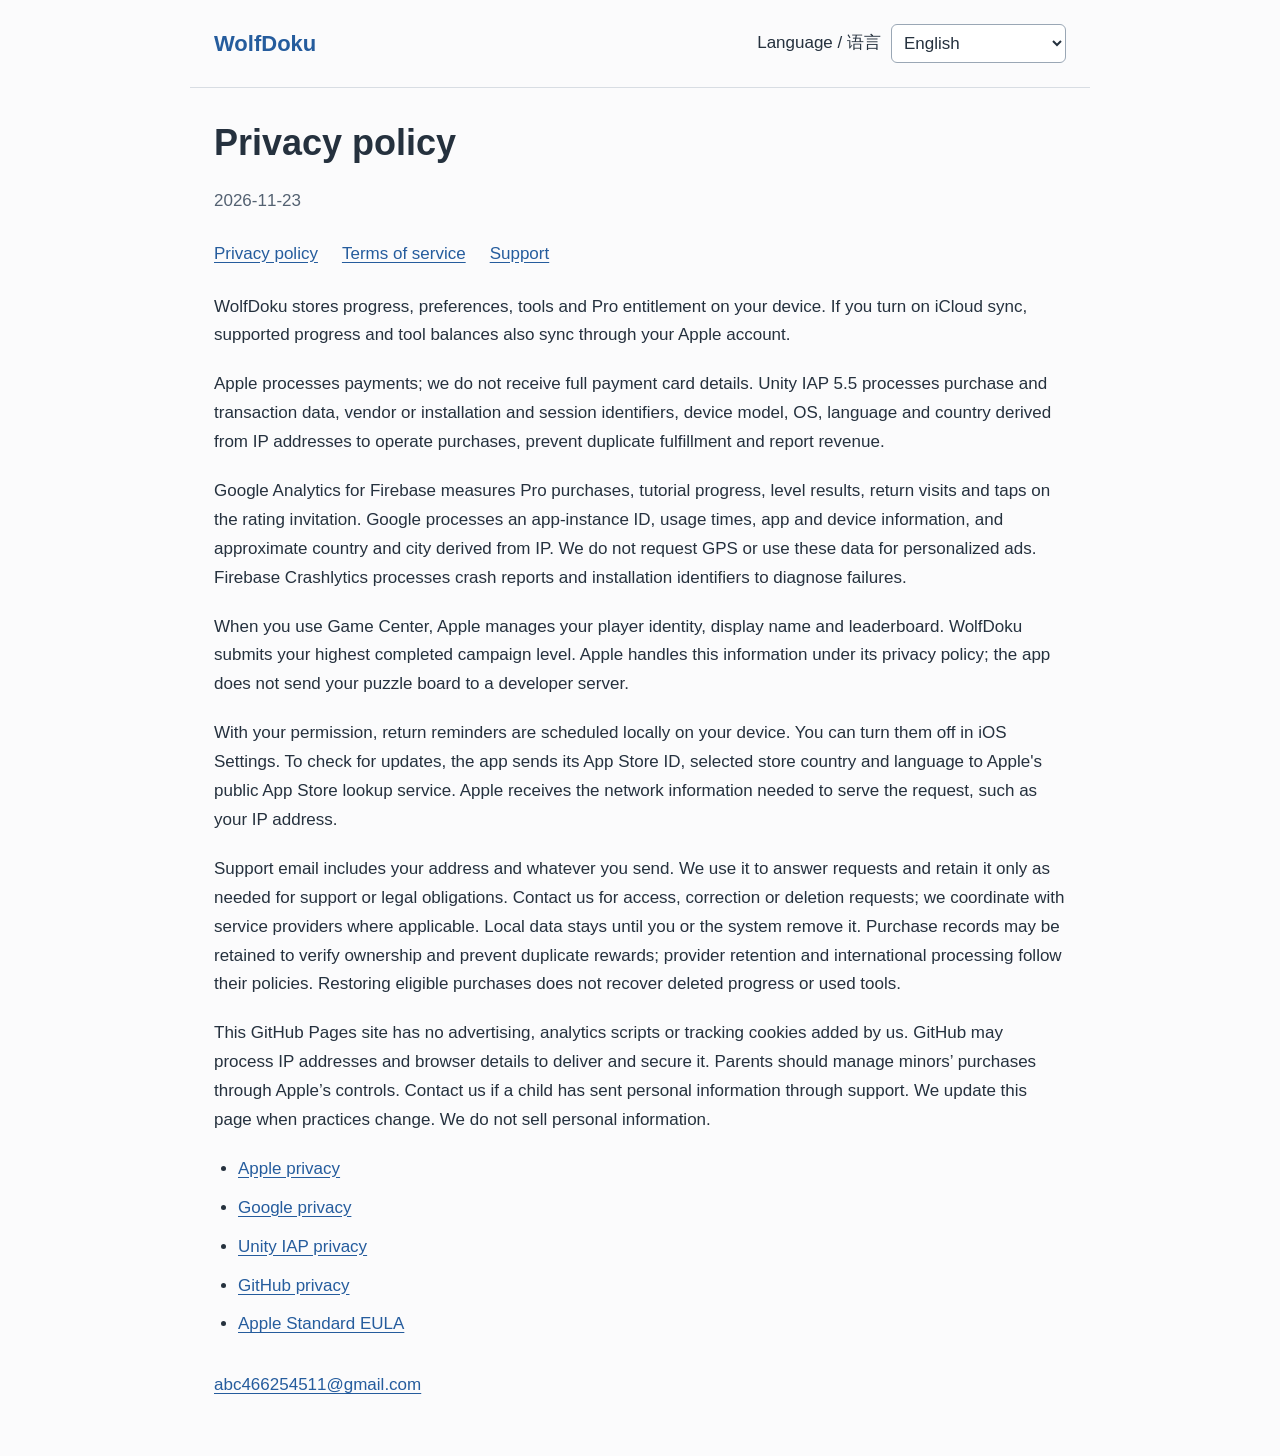
==== commit a96e2e32: "Add WolfDoku privacy, terms and support in 21 languages" ====
--- a/wolfdoku/privacy.html
+++ b/wolfdoku/privacy.html
@@ -3,7 +3,7 @@
 <title>WolfDoku · Privacy policy</title><meta name="description" content="Official WolfDoku privacy, terms and support.">
 <link rel="stylesheet" href="style.css"></head><body><header><a href="index.html">WolfDoku</a>
 <label>Language / 语言 <select id="language" aria-label="Language / 语言"><option value="en">English</option><option value="zh-Hans">简体中文</option><option value="zh-Hant">繁體中文</option><option value="ja">日本語</option><option value="de">Deutsch</option><option value="fr">Français</option><option value="es">Español</option><option value="ko">한국어</option><option value="pt-BR">Português (Brasil)</option><option value="uk">Українська</option><option value="ru">Русский</option><option value="hi">हिन्दी</option><option value="id">Bahasa Indonesia</option><option value="tr">Türkçe</option><option value="it">Italiano</option><option value="pl">Polski</option><option value="th">ไทย</option><option value="nl">Nederlands</option><option value="vi">Tiếng Việt</option><option value="ar">العربية</option><option value="ms">Bahasa Melayu</option></select></label></header>
-<main><section id="en" lang="en" dir="ltr"><h1>Privacy policy</h1><p class="meta">Effective: November 17, 2026</p><nav class="page-links"><a href="privacy.html#en">Privacy policy</a><a href="terms.html#en">Terms of service</a><a href="support.html#en">Support</a></nav><p>WolfDoku stores progress, settings, tool balances and purchase entitlement records on your device. It has no developer account system or app-managed cloud synchronization. Deleting the app can delete this data; system backups depend on your Apple settings.</p><p>Apple processes payments; we do not receive full payment card details. Unity IAP 5.5 processes purchase and transaction data, vendor or installation and session identifiers, device model, OS, language and country derived from IP addresses to operate purchases, prevent duplicate fulfillment and report revenue. Optional advertising and analytics consent is denied in this app. Necessary purchase events still run; the app has no advertising or separate analytics service.</p><p>When you use Game Center, Apple manages your player identity, display name and leaderboard. WolfDoku submits your highest completed campaign level. Apple handles this information under its privacy policy; the app does not send your puzzle board to a developer server.</p><p>With your permission, return reminders are scheduled locally on your device. You can turn them off in iOS Settings. To check for updates, the app sends its App Store ID, selected store country and language to Apple&#x27;s public App Store lookup service. Apple receives the network information needed to serve the request, such as your IP address.</p><p>Support email includes your address and whatever you send. We use it to answer requests and retain it only as needed for support or legal obligations. Contact us for access, correction or deletion requests; we coordinate with service providers where applicable. Local data stays until you or the system remove it. Purchase records may be retained to verify ownership and prevent duplicate rewards; provider retention and international processing follow their policies. Restoring eligible purchases does not recover deleted progress or used tools.</p><p>This GitHub Pages site has no advertising, analytics scripts or tracking cookies added by us. GitHub may process IP addresses and browser details to deliver and secure it. Parents should manage minors’ purchases through Apple’s controls. Contact us if a child has sent personal information through support. We update this page when practices change. We do not sell personal information.</p><ul><li><a href="https://www.apple.com/legal/privacy/">Apple privacy</a></li><li><a href="https://unity.com/legal/game-player-and-app-user-privacy-policy">Unity IAP privacy</a></li><li><a href="https://docs.github.com/en/site-policy/privacy-policies/github-general-privacy-statement">GitHub privacy</a></li><li><a href="https://www.apple.com/legal/internet-services/itunes/dev/stdeula/">Apple Standard EULA</a></li></ul><address><a dir="ltr" href="mailto:abc466254511@gmail.com">abc466254511@gmail.com</a></address></section><section id="zh-Hans" lang="zh-Hans" dir="ltr"><h1>隐私协议</h1><p class="meta">生效日期：2026年11月17日</p><nav class="page-links"><a href="privacy.html#zh-Hans">隐私协议</a><a href="terms.html#zh-Hans">服务条款</a><a href="support.html#zh-Hans">支持</a></nav><p>WolfDoku 在设备本地保存进度、设置、道具余额和购买权益记录。应用没有开发者账号系统，也不提供应用管理的云同步。删除应用可能删除这些数据；系统备份取决于你的 Apple 设置。</p><p>Apple 处理付款，我们不会收到完整银行卡信息。Unity IAP 5.5 会处理购买及交易信息、供应商或安装标识及会话标识、设备型号、系统、语言，以及从 IP 地址推断的国家，用于运行购买服务、防止重复发放和收入报告。本应用已拒绝可选广告和分析同意，但必要购买事件仍会发送；应用没有广告或单独的分析服务。</p><p>使用 Game Center 时，Apple 管理玩家身份、显示名称和排行榜。WolfDoku 提交主线最高已通关关卡。Apple 按其隐私政策处理这些信息；应用不会把你的棋盘发送到开发者服务器。</p><p>在你允许通知后，回访提醒会由设备本地安排，你可在 iOS 设置中关闭。为检查更新，应用会向 Apple 的公开 App Store 查询服务发送应用的商店 ID、所选商店国家和语言。Apple 会接收处理请求所需的网络信息，例如 IP 地址。</p><p>支持邮件包含你的邮箱地址及主动发送的内容，仅用于回复和排查，并在支持或法律义务所需期间保留。可通过下方邮箱提出访问、更正或删除请求；适用时我们会协调服务提供方处理。本地数据保留到你或系统删除。购买记录可能为验证权益和防止重复赠礼而保留；提供方的保留期限及跨境处理以其政策为准。恢复符合条件的购买不能恢复已删除进度或已消耗道具。</p><p>本 GitHub Pages 网站没有我们添加的广告、分析脚本或追踪 Cookie。GitHub 可能处理 IP 地址、浏览器等技术信息，以提供和保护网站。未成年人的购买应由监护人通过 Apple 控制管理；如儿童通过支持邮件提交了个人信息，请联系我们处理。数据做法变化时会更新本页。我们不出售个人信息。</p><ul><li><a href="https://www.apple.com/legal/privacy/">Apple privacy</a></li><li><a href="https://unity.com/legal/game-player-and-app-user-privacy-policy">Unity IAP privacy</a></li><li><a href="https://docs.github.com/en/site-policy/privacy-policies/github-general-privacy-statement">GitHub privacy</a></li><li><a href="https://www.apple.com/legal/internet-services/itunes/dev/stdeula/">Apple Standard EULA</a></li></ul><address><a dir="ltr" href="mailto:abc466254511@gmail.com">abc466254511@gmail.com</a></address></section><section id="zh-Hant" lang="zh-Hant" dir="ltr"><h1>隱私協議</h1><p class="meta">生效日期：2026年11月17日</p><nav class="page-links"><a href="privacy.html#zh-Hant">隱私協議</a><a href="terms.html#zh-Hant">服務條款</a><a href="support.html#zh-Hant">支援</a></nav><p>WolfDoku 在裝置本機儲存進度、設定、道具餘額及購買權益紀錄。應用程式沒有開發者帳號系統，也不提供應用程式管理的雲端同步。刪除應用程式可能刪除這些資料；系統備份取決於你的 Apple 設定。</p><p>Apple 處理付款，我們不會收到完整銀行卡資料。Unity IAP 5.5 會處理購買及交易資訊、供應商或安裝識別碼及工作階段識別碼、裝置型號、系統、語言，以及從 IP 位址推斷的國家，用於運作購買服務、防止重複發放及收入報告。本應用程式已拒絕選用廣告及分析同意，但必要購買事件仍會傳送；應用程式沒有廣告或獨立分析服務。</p><p>使用 Game Center 時，Apple 管理玩家身分、顯示名稱及排行榜。WolfDoku 提交主線最高已通關關卡。Apple 依其隱私政策處理這些資料；應用程式不會將棋盤傳送至開發者伺服器。</p><p>經你授權，返回遊戲的提醒會在你的裝置本機安排。你可以在 iOS 設定中關閉這些提醒。為了檢查更新，App 會將自身的 App Store ID、所選商店國家和語言傳送至 Apple 的公開 App Store 查詢服務。Apple 會接收處理該請求所需的網路資訊，例如你的 IP 位址。</p><p>支援郵件包含你的電郵地址及主動傳送的內容，僅用於回覆與排查，並在支援或法律義務所需期間保留。可透過下方電郵提出存取、更正或刪除要求；適用時我們會協調服務提供者處理。本機資料保留至你或系統刪除。購買紀錄可能為驗證權益及防止重複贈禮而保留；提供者的保留期限及跨境處理依其政策。恢復符合條件的購買無法恢復已刪除進度或已消耗道具。</p><p>本 GitHub Pages 網站沒有我們加入的廣告、分析程式或追蹤 Cookie。GitHub 可能處理 IP 位址及瀏覽器等技術資料以提供和保護網站。未成年人的購買應由監護人透過 Apple 控制管理；若兒童透過支援郵件提交個人資料，請聯絡我們。做法改變時會更新本頁。我們不出售個人資料。</p><ul><li><a href="https://www.apple.com/legal/privacy/">Apple privacy</a></li><li><a href="https://unity.com/legal/game-player-and-app-user-privacy-policy">Unity IAP privacy</a></li><li><a href="https://docs.github.com/en/site-policy/privacy-policies/github-general-privacy-statement">GitHub privacy</a></li><li><a href="https://www.apple.com/legal/internet-services/itunes/dev/stdeula/">Apple Standard EULA</a></li></ul><address><a dir="ltr" href="mailto:abc466254511@gmail.com">abc466254511@gmail.com</a></address></section><section id="ja" lang="ja" dir="ltr"><h1>プライバシーポリシー</h1><p class="meta">施行日：2026年11月17日</p><nav class="page-links"><a href="privacy.html#ja">プライバシーポリシー</a><a href="terms.html#ja">利用規約</a><a href="support.html#ja">サポート</a></nav><p>WolfDoku は進行状況、設定、アイテム残高、購入権利の記録を端末に保存します。開発者独自のアカウントやアプリ管理のクラウド同期はありません。アプリの削除でデータが失われる場合があり、システムのバックアップは Apple の設定によります。</p><p>決済は Apple が処理し、当方はカード情報全体を受け取りません。Unity IAP 5.5 は購入・取引情報、ベンダーまたはインストールおよびセッション識別子、機種、OS、言語、IP から推定する国を処理し、購入サービス、重複付与の防止、収益報告に使用します。本アプリでは任意の広告・分析への同意を拒否していますが、必要な購入イベントは送信されます。広告や独立した分析サービスはありません。</p><p>Game Center 利用時のプレイヤー識別情報、表示名、ランキングは Apple が管理します。WolfDoku はメインステージの最高クリア番号を送信します。Apple のプライバシーポリシーが適用され、盤面を開発者サーバーへ送信することはありません。</p><p>お客様の許可を得た場合、ゲームへの復帰を促すリマインダーはお使いのデバイス上でローカルにスケジュールされます。これらのリマインダーは iOS の「設定」で無効にできます。アップデートを確認するため、アプリは自身の App Store ID、選択されたストアの国と言語を Apple の公開 App Store 検索サービスに送信します。Apple は、IP アドレスなど、リクエストの処理に必要なネットワーク情報を受け取ります。</p><p>サポートメールのアドレスと送信内容は対応に使用し、対応や法的義務に必要な期間のみ保管します。開示、訂正、削除は下記へご相談ください。必要に応じ提供元と連携します。端末データは利用者またはシステムが削除するまで残ります。購入記録は権利確認や重複特典の防止のため保持される場合があります。提供元の保存と国際的な処理は各方針に従います。購入の復元では削除済みの進行状況や消費済みアイテムは戻りません。</p><p>この GitHub Pages サイトに当方が設置した広告、分析スクリプト、追跡 Cookie はありません。GitHub は配信と保護のため IP やブラウザー情報を処理する場合があります。未成年者の購入は保護者が Apple の機能で管理してください。子どもがメールで個人情報を送った場合はご連絡ください。取り扱い変更時に更新します。個人情報を販売しません。</p><ul><li><a href="https://www.apple.com/legal/privacy/">Apple privacy</a></li><li><a href="https://unity.com/legal/game-player-and-app-user-privacy-policy">Unity IAP privacy</a></li><li><a href="https://docs.github.com/en/site-policy/privacy-policies/github-general-privacy-statement">GitHub privacy</a></li><li><a href="https://www.apple.com/legal/internet-services/itunes/dev/stdeula/">Apple Standard EULA</a></li></ul><address><a dir="ltr" href="mailto:abc466254511@gmail.com">abc466254511@gmail.com</a></address></section><section id="de" lang="de" dir="ltr"><h1>Datenschutzerklärung</h1><p class="meta">Gültig ab 17. November 2026</p><nav class="page-links"><a href="privacy.html#de">Datenschutzerklärung</a><a href="terms.html#de">Nutzungsbedingungen</a><a href="support.html#de">Support</a></nav><p>WolfDoku speichert Fortschritt, Einstellungen, Werkzeugbestände und Kaufberechtigungen auf deinem Gerät. Es gibt kein eigenes Kontosystem und keine von der App verwaltete Cloud-Synchronisierung. Beim Löschen können Daten verloren gehen; Systemsicherungen hängen von deinen Apple-Einstellungen ab.</p><p>Apple verarbeitet Zahlungen; wir erhalten keine vollständigen Kartendaten. Unity IAP 5.5 verarbeitet Kauf- und Transaktionsdaten, Anbieter- oder Installations- und Sitzungskennungen, Gerätemodell, Betriebssystem, Sprache und ein aus der IP-Adresse abgeleitetes Land für Käufe, die Vermeidung doppelter Gutschriften und Umsatzberichte. Optionale Werbe- und Analyseeinwilligung ist in dieser App abgelehnt. Notwendige Kaufereignisse werden trotzdem gesendet. Es gibt keine Werbung oder separaten Analysedienste.</p><p>Bei Game Center verwaltet Apple Spieleridentität, Anzeigenamen und Rangliste. WolfDoku übermittelt das höchste abgeschlossene Kampagnenlevel. Apples Datenschutzerklärung gilt; dein Spielfeld wird nicht an einen Entwicklerserver gesendet.</p><p>Mit deiner Zustimmung werden Erinnerungen daran, zum Spiel zurückzukehren, lokal auf deinem Gerät geplant. Du kannst sie in den iOS-Einstellungen deaktivieren. Um nach Updates zu suchen, sendet die App ihre App Store-ID, das ausgewählte Store-Land und die Sprache an den öffentlichen App Store-Abfragedienst von Apple. Apple erhält die für die Bearbeitung der Anfrage erforderlichen Netzwerkinformationen, beispielsweise deine IP-Adresse.</p><p>Support-E-Mails enthalten deine Adresse und freiwillige Angaben. Wir verwenden sie zur Bearbeitung und bewahren sie nur für Support oder gesetzliche Pflichten auf. Wende dich für Auskunft, Berichtigung oder Löschung an uns; gegebenenfalls koordinieren wir mit Dienstleistern. Lokale Daten bleiben bis zur Löschung durch dich oder das System. Kaufaufzeichnungen können zur Rechteprüfung und Vermeidung doppelter Geschenke verbleiben. Aufbewahrung und internationale Verarbeitung der Anbieter richten sich nach deren Richtlinien. Käufe wiederherstellen stellt keinen gelöschten Fortschritt oder verbrauchte Werkzeuge wieder her.</p><p>Diese GitHub-Pages-Seite enthält keine von uns hinzugefügten Werbe-, Analyse- oder Tracking-Cookies. GitHub kann IP- und Browserdaten für Auslieferung und Sicherheit verarbeiten. Erziehungsberechtigte sollten Käufe Minderjähriger über Apple verwalten. Melde uns persönliche Angaben von Kindern in Support-Mails. Änderungen veröffentlichen wir hier. Wir verkaufen keine personenbezogenen Daten.</p><ul><li><a href="https://www.apple.com/legal/privacy/">Apple privacy</a></li><li><a href="https://unity.com/legal/game-player-and-app-user-privacy-policy">Unity IAP privacy</a></li><li><a href="https://docs.github.com/en/site-policy/privacy-policies/github-general-privacy-statement">GitHub privacy</a></li><li><a href="https://www.apple.com/legal/internet-services/itunes/dev/stdeula/">Apple Standard EULA</a></li></ul><address><a dir="ltr" href="mailto:abc466254511@gmail.com">abc466254511@gmail.com</a></address></section><section id="fr" lang="fr" dir="ltr"><h1>Politique de confidentialité</h1><p class="meta">En vigueur le 17 novembre 2026</p><nav class="page-links"><a href="privacy.html#fr">Politique de confidentialité</a><a href="terms.html#fr">Conditions d’utilisation</a><a href="support.html#fr">Assistance</a></nav><p>WolfDoku conserve progression, réglages, outils et droits d’achat sur votre appareil. Il ne propose ni compte développeur ni synchronisation cloud gérée par l’app. Supprimer l’app peut effacer ces données ; les sauvegardes système dépendent de vos réglages Apple.</p><p>Apple traite les paiements ; nous ne recevons pas les coordonnées complètes de votre carte. Unity IAP 5.5 traite achats, transactions, identifiants de fournisseur ou d’installation et de session, modèle, système, langue et pays estimé à partir de l’IP pour assurer les achats, éviter les doubles crédits et établir les revenus. Le consentement facultatif aux publicités et analyses est refusé dans cette app ; les événements d’achat nécessaires restent envoyés. L’app ne contient ni publicité ni service d’analyse distinct.</p><p>Avec Game Center, Apple gère identité, pseudonyme et classement. WolfDoku transmet le plus haut niveau de campagne terminé. La politique Apple s’applique ; le plateau n’est pas envoyé à un serveur du développeur.</p><p>Avec votre autorisation, les rappels pour reprendre le jeu sont programmés localement sur votre appareil. Vous pouvez les désactiver dans les réglages d’iOS. Pour vérifier les mises à jour, l’application envoie son identifiant App Store, le pays de la boutique sélectionné et la langue au service public de recherche App Store d’Apple. Apple reçoit les informations réseau nécessaires au traitement de la demande, telles que votre adresse IP.</p><p>Les e-mails d’assistance contiennent votre adresse et vos renseignements volontaires, utilisés pour répondre et conservés selon les besoins d’assistance ou les obligations légales. Contactez-nous pour l’accès, la rectification ou l’effacement ; nous coordonnons avec les prestataires si nécessaire. Les données locales restent jusqu’à leur suppression par vous ou le système. Les achats peuvent être conservés pour vérifier les droits et éviter les cadeaux en double. Conservation et traitement international des prestataires suivent leurs politiques. Restaurer un achat ne récupère ni progression supprimée ni outils consommés.</p><p>Ce site GitHub Pages n’a ni publicité, ni scripts d’analyse, ni cookies de suivi ajoutés par nous. GitHub peut traiter l’IP et le navigateur pour fournir et protéger le site. Les responsables légaux doivent gérer les achats des mineurs via Apple. Signalez les données d’un enfant envoyées à l’assistance. Cette page évoluera avec nos pratiques. Nous ne vendons pas de données personnelles.</p><ul><li><a href="https://www.apple.com/legal/privacy/">Apple privacy</a></li><li><a href="https://unity.com/legal/game-player-and-app-user-privacy-policy">Unity IAP privacy</a></li><li><a href="https://docs.github.com/en/site-policy/privacy-policies/github-general-privacy-statement">GitHub privacy</a></li><li><a href="https://www.apple.com/legal/internet-services/itunes/dev/stdeula/">Apple Standard EULA</a></li></ul><address><a dir="ltr" href="mailto:abc466254511@gmail.com">abc466254511@gmail.com</a></address></section><section id="es" lang="es" dir="ltr"><h1>Política de privacidad</h1><p class="meta">Vigente desde el 17 de noviembre de 2026</p><nav class="page-links"><a href="privacy.html#es">Política de privacidad</a><a href="terms.html#es">Términos del servicio</a><a href="support.html#es">Soporte</a></nav><p>WolfDoku guarda progreso, ajustes, herramientas y derechos de compra en tu dispositivo. No tiene cuentas propias ni sincronización en la nube gestionada por la app. Eliminarla puede borrar los datos; las copias del sistema dependen de tus ajustes Apple.</p><p>Apple procesa los pagos; no recibimos los datos completos de tu tarjeta. Unity IAP 5.5 procesa compras, transacciones, identificadores de proveedor o instalación y de sesión, modelo, sistema, idioma y país estimado mediante IP para operar compras, evitar entregas duplicadas e informar ingresos. La app rechaza el consentimiento opcional de publicidad y análisis, pero envía los eventos de compra necesarios. No tiene anuncios ni un servicio de análisis separado.</p><p>Al usar Game Center, Apple gestiona identidad, alias y clasificación. WolfDoku envía el mayor nivel de campaña completado. Se aplica la política Apple; no se envía el tablero a un servidor del desarrollador.</p><p>Con tu permiso, los recordatorios para volver al juego se programan localmente en tu dispositivo. Puedes desactivarlos en Ajustes de iOS. Para comprobar si hay actualizaciones, la aplicación envía su ID de App Store, el país de la tienda seleccionado y el idioma al servicio público de consulta de App Store de Apple. Apple recibe la información de red necesaria para atender la solicitud, como tu dirección IP.</p><p>Los correos de soporte incluyen tu dirección y lo que decidas enviar. Se usan para atender solicitudes y se conservan lo necesario para soporte u obligaciones legales. Puedes pedir acceso, corrección o eliminación; coordinaremos con proveedores cuando corresponda. Los datos locales permanecen hasta que tú o el sistema los borréis. Los registros de compra pueden conservarse para verificar derechos y evitar regalos duplicados. La conservación y el tratamiento internacional de proveedores siguen sus políticas. Restaurar compras no recupera progreso borrado ni herramientas consumidas.</p><p>Este sitio GitHub Pages no incluye anuncios, scripts analíticos ni cookies de seguimiento añadidos por nosotros. GitHub puede procesar IP y navegador para servir y proteger el sitio. Los tutores deben gestionar compras de menores mediante Apple. Contacta si un menor envió datos personales a soporte. Actualizaremos esta página al cambiar las prácticas. No vendemos datos personales.</p><ul><li><a href="https://www.apple.com/legal/privacy/">Apple privacy</a></li><li><a href="https://unity.com/legal/game-player-and-app-user-privacy-policy">Unity IAP privacy</a></li><li><a href="https://docs.github.com/en/site-policy/privacy-policies/github-general-privacy-statement">GitHub privacy</a></li><li><a href="https://www.apple.com/legal/internet-services/itunes/dev/stdeula/">Apple Standard EULA</a></li></ul><address><a dir="ltr" href="mailto:abc466254511@gmail.com">abc466254511@gmail.com</a></address></section><section id="ko" lang="ko" dir="ltr"><h1>개인정보 처리방침</h1><p class="meta">시행일: 2026년 11월 17일</p><nav class="page-links"><a href="privacy.html#ko">개인정보 처리방침</a><a href="terms.html#ko">이용 약관</a><a href="support.html#ko">지원</a></nav><p>WolfDoku는 진행 상황, 설정, 도구 잔액과 구매 권한 기록을 기기에 저장합니다. 자체 개발자 계정이나 앱이 관리하는 클라우드 동기화는 없습니다. 앱을 삭제하면 데이터가 삭제될 수 있으며 시스템 백업은 Apple 설정에 따릅니다.</p><p>Apple이 결제를 처리하며 당사는 전체 카드 정보를 받지 않습니다. Unity IAP 5.5는 구매와 거래 정보, 공급업체 또는 설치 및 세션 식별자, 기기 모델, OS, 언어와 IP에서 추정한 국가를 구매 운영, 중복 지급 방지와 수익 보고에 사용합니다. 앱은 선택적 광고 및 분석 동의를 거부하지만 필수 구매 이벤트는 전송합니다. 광고나 별도의 분석 서비스는 없습니다.</p><p>Game Center 사용 시 Apple이 플레이어 ID, 표시 이름과 순위표를 관리합니다. WolfDoku는 완료한 최고 캠페인 레벨을 제출합니다. Apple 개인정보 정책이 적용되며 퍼즐 보드를 개발자 서버로 보내지 않습니다.</p><p>사용자가 허용하면 게임 복귀 알림은 기기에서 로컬로 예약됩니다. 이 알림은 iOS 설정에서 끌 수 있습니다. 업데이트를 확인하기 위해 앱은 자체 App Store ID, 선택한 스토어 국가 및 언어를 Apple의 공개 App Store 조회 서비스로 전송합니다. Apple은 요청을 처리하는 데 필요한 IP 주소 등의 네트워크 정보를 수신합니다.</p><p>지원 이메일에는 주소와 자발적으로 보낸 내용이 포함됩니다. 문의 응대에 사용하고 지원 또는 법적 의무에 필요한 동안만 보관합니다. 열람, 정정, 삭제는 아래로 요청할 수 있으며 필요한 경우 제공업체와 협의합니다. 로컬 데이터는 사용자나 시스템이 삭제할 때까지 유지됩니다. 구매 기록은 권한 확인과 중복 선물 방지를 위해 보관될 수 있습니다. 제공업체의 보관 및 국제 처리는 각 정책에 따릅니다. 구매 복원은 삭제된 진행 상황이나 사용한 도구를 복원하지 않습니다.</p><p>이 GitHub Pages 사이트에는 당사가 추가한 광고, 분석 스크립트나 추적 쿠키가 없습니다. GitHub는 사이트 제공과 보안을 위해 IP와 브라우저 정보를 처리할 수 있습니다. 보호자는 Apple 제어로 미성년자의 구매를 관리해야 합니다. 어린이가 지원 메일로 개인정보를 보낸 경우 연락해 주세요. 관행 변경 시 이 페이지를 갱신합니다. 개인정보를 판매하지 않습니다.</p><ul><li><a href="https://www.apple.com/legal/privacy/">Apple privacy</a></li><li><a href="https://unity.com/legal/game-player-and-app-user-privacy-policy">Unity IAP privacy</a></li><li><a href="https://docs.github.com/en/site-policy/privacy-policies/github-general-privacy-statement">GitHub privacy</a></li><li><a href="https://www.apple.com/legal/internet-services/itunes/dev/stdeula/">Apple Standard EULA</a></li></ul><address><a dir="ltr" href="mailto:abc466254511@gmail.com">abc466254511@gmail.com</a></address></section><section id="pt-BR" lang="pt-BR" dir="ltr"><h1>Política de privacidade</h1><p class="meta">Vigência: 17 de novembro de 2026</p><nav class="page-links"><a href="privacy.html#pt-BR">Política de privacidade</a><a href="terms.html#pt-BR">Termos de serviço</a><a href="support.html#pt-BR">Suporte</a></nav><p>WolfDoku armazena progresso, ajustes, ferramentas e direitos de compra no dispositivo. Não há conta própria nem sincronização em nuvem gerenciada pelo app. Excluir o app pode apagar os dados; backups do sistema dependem dos ajustes Apple.</p><p>A Apple processa pagamentos; não recebemos dados completos do cartão. Unity IAP 5.5 processa compras, transações, identificadores de fornecedor ou instalação e sessão, modelo, sistema, idioma e país estimado pelo IP para operar compras, evitar créditos duplicados e informar receitas. O consentimento opcional de anúncios e análise é negado neste app, mas eventos necessários de compra continuam sendo enviados. Não há anúncios nem serviço separado de análise.</p><p>No Game Center, a Apple gerencia identidade, nome público e classificação. WolfDoku envia a maior fase de campanha concluída. Aplica-se a política Apple; o tabuleiro não é enviado a um servidor do desenvolvedor.</p><p>Com sua permissão, os lembretes para voltar ao jogo são agendados localmente no seu dispositivo. Você pode desativá-los nos Ajustes do iOS. Para verificar se há atualizações, o aplicativo envia seu ID da App Store, o país da loja selecionado e o idioma ao serviço público de consulta da App Store da Apple. A Apple recebe as informações de rede necessárias para atender à solicitação, como seu endereço IP.</p><p>E-mails de suporte incluem seu endereço e informações voluntárias, usados para atender solicitações e mantidos pelo tempo necessário ao suporte ou a obrigações legais. Peça acesso, correção ou exclusão pelo contato abaixo; coordenamos com prestadores quando aplicável. Dados locais permanecem até você ou o sistema apagá-los. Registros de compra podem ser mantidos para verificar direitos e impedir presentes duplicados. Retenção e tratamento internacional de prestadores seguem suas políticas. Restaurar compras não recupera progresso excluído ou ferramentas consumidas.</p><p>Este site GitHub Pages não tem anúncios, scripts de análise nem cookies de rastreamento adicionados por nós. GitHub pode tratar IP e navegador para fornecer e proteger o site. Responsáveis devem gerenciar compras de menores com controles Apple. Avise se uma criança enviou dados pessoais ao suporte. Atualizamos esta página quando as práticas mudarem. Não vendemos dados pessoais.</p><ul><li><a href="https://www.apple.com/legal/privacy/">Apple privacy</a></li><li><a href="https://unity.com/legal/game-player-and-app-user-privacy-policy">Unity IAP privacy</a></li><li><a href="https://docs.github.com/en/site-policy/privacy-policies/github-general-privacy-statement">GitHub privacy</a></li><li><a href="https://www.apple.com/legal/internet-services/itunes/dev/stdeula/">Apple Standard EULA</a></li></ul><address><a dir="ltr" href="mailto:abc466254511@gmail.com">abc466254511@gmail.com</a></address></section><section id="uk" lang="uk" dir="ltr"><h1>Політика конфіденційності</h1><p class="meta">Чинна з 17 листопада 2026 року</p><nav class="page-links"><a href="privacy.html#uk">Політика конфіденційності</a><a href="terms.html#uk">Умови користування</a><a href="support.html#uk">Підтримка</a></nav><p>WolfDoku зберігає прогрес, налаштування, залишки інструментів і права на покупки на пристрої. Власних облікових записів і хмарної синхронізації застосунку немає. Видалення може стерти дані; системні резервні копії залежать від налаштувань Apple.</p><p>Платежі обробляє Apple; ми не отримуємо повних даних картки. Unity IAP 5.5 обробляє покупки, транзакції, ідентифікатори постачальника або встановлення й сеансу, модель, ОС, мову та країну за IP для покупок, запобігання повторному нарахуванню та звітів про дохід. Необов’язкову згоду на рекламу й аналітику відхилено, але необхідні події покупок надсилаються. Реклами та окремої аналітики немає.</p><p>У Game Center Apple керує ідентичністю гравця, іменем і рейтингом. WolfDoku надсилає найвищий завершений рівень кампанії. Діє політика Apple; поле головоломки не передається на сервер розробника.</p><p>З вашого дозволу нагадування про повернення до гри плануються локально на вашому пристрої. Ви можете вимкнути їх у налаштуваннях iOS. Щоб перевірити наявність оновлень, застосунок надсилає свій App Store ID, вибрану країну магазину та мову до публічного сервісу пошуку App Store від Apple. Apple отримує мережеву інформацію, необхідну для обробки запиту, зокрема вашу IP-адресу.</p><p>Листи підтримки містять адресу та добровільно надані відомості. Ми використовуємо їх для відповіді й зберігаємо лише за потреби підтримки чи закону. Звертайтеся щодо доступу, виправлення або видалення; за потреби залучимо постачальників. Локальні дані залишаються до видалення вами чи системою. Покупки можуть зберігатися для перевірки прав і запобігання повторним подарункам. Строки та міжнародна обробка постачальників визначаються їхніми політиками. Відновлення покупки не повертає стертий прогрес чи витрачені інструменти.</p><p>На сайті GitHub Pages немає доданих нами реклами, аналітичних сценаріїв чи відстежувальних cookie. GitHub може обробляти IP та браузер для роботи й захисту сайту. Опікунам слід керувати покупками дітей засобами Apple. Повідомте про особисті дані дитини в листах підтримки. Зміни практик відобразимо тут. Особисті дані не продаємо.</p><ul><li><a href="https://www.apple.com/legal/privacy/">Apple privacy</a></li><li><a href="https://unity.com/legal/game-player-and-app-user-privacy-policy">Unity IAP privacy</a></li><li><a href="https://docs.github.com/en/site-policy/privacy-policies/github-general-privacy-statement">GitHub privacy</a></li><li><a href="https://www.apple.com/legal/internet-services/itunes/dev/stdeula/">Apple Standard EULA</a></li></ul><address><a dir="ltr" href="mailto:abc466254511@gmail.com">abc466254511@gmail.com</a></address></section><section id="ru" lang="ru" dir="ltr"><h1>Политика конфиденциальности</h1><p class="meta">Действует с 17 ноября 2026 года</p><nav class="page-links"><a href="privacy.html#ru">Политика конфиденциальности</a><a href="terms.html#ru">Условия использования</a><a href="support.html#ru">Поддержка</a></nav><p>WolfDoku хранит прогресс, настройки, остатки инструментов и права на покупки на устройстве. Собственных аккаунтов и облачной синхронизации приложения нет. Удаление может стереть данные; системные копии зависят от настроек Apple.</p><p>Платежи обрабатывает Apple; полные данные карты мы не получаем. Unity IAP 5.5 обрабатывает покупки, транзакции, идентификаторы поставщика или установки и сеанса, модель, ОС, язык и страну по IP для покупок, защиты от повторных начислений и отчётов о доходе. Необязательное согласие на рекламу и аналитику отклонено, но необходимые события покупок отправляются. Рекламы и отдельной аналитики нет.</p><p>В Game Center Apple управляет идентификатором игрока, именем и рейтингом. WolfDoku отправляет наивысший пройденный уровень кампании. Действует политика Apple; игровое поле не передаётся на сервер разработчика.</p><p>С вашего разрешения напоминания о возвращении в игру планируются локально на вашем устройстве. Вы можете отключить их в настройках iOS. Чтобы проверить наличие обновлений, приложение отправляет свой App Store ID, выбранную страну магазина и язык в общедоступный сервис поиска App Store от Apple. Apple получает сетевые данные, необходимые для обработки запроса, например ваш IP-адрес.</p><p>Письма поддержки содержат адрес и добровольно присланные сведения. Мы используем их для ответа и храним только для поддержки или выполнения закона. По вопросам доступа, исправления или удаления обращайтесь к нам; при необходимости подключим поставщиков. Локальные данные остаются до удаления вами или системой. Записи покупок могут храниться для проверки прав и защиты от повторных подарков. Сроки хранения и международная обработка поставщиков определяются их политиками. Восстановление покупки не возвращает удалённый прогресс и потраченные инструменты.</p><p>На сайте GitHub Pages нет добавленных нами рекламы, аналитических скриптов и следящих cookie. GitHub может обрабатывать IP и сведения браузера для работы и защиты сайта. Опекунам следует управлять покупками детей средствами Apple. Сообщите, если ребёнок отправил личные данные поддержке. При изменениях обновим страницу. Персональные данные не продаём.</p><ul><li><a href="https://www.apple.com/legal/privacy/">Apple privacy</a></li><li><a href="https://unity.com/legal/game-player-and-app-user-privacy-policy">Unity IAP privacy</a></li><li><a href="https://docs.github.com/en/site-policy/privacy-policies/github-general-privacy-statement">GitHub privacy</a></li><li><a href="https://www.apple.com/legal/internet-services/itunes/dev/stdeula/">Apple Standard EULA</a></li></ul><address><a dir="ltr" href="mailto:abc466254511@gmail.com">abc466254511@gmail.com</a></address></section><section id="hi" lang="hi" dir="ltr"><h1>गोपनीयता नीति</h1><p class="meta">प्रभावी: 17 नवंबर 2026</p><nav class="page-links"><a href="privacy.html#hi">गोपनीयता नीति</a><a href="terms.html#hi">सेवा की शर्तें</a><a href="support.html#hi">सहायता</a></nav><p>WolfDoku आपकी प्रगति, सेटिंग, टूल शेष और खरीद अधिकार के रिकॉर्ड डिवाइस पर रखता है। इसका अपना खाता या ऐप द्वारा संचालित क्लाउड सिंक नहीं है। ऐप हटाने पर डेटा मिट सकता है; सिस्टम बैकअप आपकी Apple सेटिंग पर निर्भर है।</p><p>भुगतान Apple संभालता है; हमें कार्ड का पूरा विवरण नहीं मिलता। Unity IAP 5.5 खरीद और लेनदेन, विक्रेता या इंस्टॉलेशन तथा सत्र पहचानकर्ता, डिवाइस मॉडल, OS, भाषा और IP से अनुमानित देश को खरीद सेवा, दोहरे लाभ रोकने और आय रिपोर्ट के लिए संसाधित करता है। वैकल्पिक विज्ञापन और विश्लेषण सहमति अस्वीकृत है, लेकिन जरूरी खरीद घटनाएँ भेजी जाती हैं। ऐप में विज्ञापन या अलग विश्लेषण सेवा नहीं है।</p><p>Game Center उपयोग पर खिलाड़ी पहचान, प्रदर्शित नाम और लीडरबोर्ड Apple संभालता है। WolfDoku अभियान का सबसे ऊँचा पूरा स्तर भेजता है। Apple की नीति लागू है; पहेली बोर्ड डेवलपर सर्वर को नहीं भेजा जाता।</p><p>आपकी अनुमति से, गेम में लौटने के रिमाइंडर आपके डिवाइस पर स्थानीय रूप से शेड्यूल किए जाते हैं। आप इन्हें iOS सेटिंग्स में बंद कर सकते हैं। अपडेट जाँचने के लिए, ऐप अपना App Store ID, चुने गए स्टोर का देश और भाषा Apple की सार्वजनिक App Store लुकअप सेवा को भेजता है। अनुरोध पूरा करने के लिए आवश्यक नेटवर्क जानकारी, जैसे आपका IP पता, Apple को प्राप्त होती है।</p><p>सहायता ईमेल में आपका पता और भेजी गई जानकारी होती है। इसे जवाब देने के लिए और सहायता या कानूनी जरूरत तक रखा जाता है। पहुँच, सुधार या मिटाने के लिए संपर्क करें; जरूरत पर सेवा प्रदाताओं से समन्वय करेंगे। स्थानीय डेटा आपके या सिस्टम द्वारा मिटाए जाने तक रहता है। अधिकार जाँच और दोहरे उपहार रोकने के लिए खरीद रिकॉर्ड रह सकते हैं। प्रदाताओं की अवधि और अंतरराष्ट्रीय प्रक्रिया उनकी नीतियों पर निर्भर है। खरीद बहाली मिट चुकी प्रगति या इस्तेमाल किए टूल वापस नहीं लाती।</p><p>इस GitHub Pages साइट पर हमारे जोड़े विज्ञापन, विश्लेषण स्क्रिप्ट या ट्रैकिंग कुकी नहीं हैं। GitHub सेवा और सुरक्षा के लिए IP और ब्राउज़र विवरण संसाधित कर सकता है। अभिभावक Apple नियंत्रणों से नाबालिगों की खरीद संभालें। बच्चे ने सहायता में निजी जानकारी भेजी हो तो संपर्क करें। प्रक्रिया बदलने पर पृष्ठ अपडेट होगा। हम निजी जानकारी नहीं बेचते।</p><ul><li><a href="https://www.apple.com/legal/privacy/">Apple privacy</a></li><li><a href="https://unity.com/legal/game-player-and-app-user-privacy-policy">Unity IAP privacy</a></li><li><a href="https://docs.github.com/en/site-policy/privacy-policies/github-general-privacy-statement">GitHub privacy</a></li><li><a href="https://www.apple.com/legal/internet-services/itunes/dev/stdeula/">Apple Standard EULA</a></li></ul><address><a dir="ltr" href="mailto:abc466254511@gmail.com">abc466254511@gmail.com</a></address></section><section id="id" lang="id" dir="ltr"><h1>Kebijakan privasi</h1><p class="meta">Berlaku: 17 November 2026</p><nav class="page-links"><a href="privacy.html#id">Kebijakan privasi</a><a href="terms.html#id">Ketentuan layanan</a><a href="support.html#id">Dukungan</a></nav><p>WolfDoku menyimpan progres, pengaturan, saldo alat, dan hak pembelian di perangkat. Tidak ada akun pengembang atau sinkronisasi cloud yang dikelola aplikasi. Menghapus aplikasi dapat menghapus data; cadangan sistem bergantung pada pengaturan Apple.</p><p>Apple memproses pembayaran; kami tidak menerima detail kartu lengkap. Unity IAP 5.5 memproses pembelian, transaksi, pengenal vendor atau instalasi dan sesi, model, OS, bahasa, serta negara perkiraan dari IP untuk menjalankan pembelian, mencegah pemberian ganda, dan melaporkan pendapatan. Persetujuan iklan dan analitik opsional ditolak, tetapi peristiwa pembelian yang diperlukan tetap dikirim. Tidak ada iklan atau layanan analitik terpisah.</p><p>Saat menggunakan Game Center, Apple mengelola identitas pemain, nama tampilan, dan papan peringkat. WolfDoku mengirim level kampanye tertinggi yang selesai. Kebijakan Apple berlaku; papan teka-teki tidak dikirim ke server pengembang.</p><p>Dengan izin Anda, pengingat untuk kembali bermain dijadwalkan secara lokal di perangkat Anda. Anda dapat menonaktifkannya melalui Pengaturan iOS. Untuk memeriksa pembaruan, aplikasi mengirimkan ID App Store-nya, negara toko yang dipilih, dan bahasa ke layanan pencarian App Store publik milik Apple. Apple menerima informasi jaringan yang diperlukan untuk melayani permintaan tersebut, seperti alamat IP Anda.</p><p>Email dukungan memuat alamat dan informasi sukarela Anda, digunakan untuk menanggapi dan disimpan selama diperlukan untuk dukungan atau kewajiban hukum. Hubungi kami untuk akses, koreksi, atau penghapusan; kami berkoordinasi dengan penyedia bila perlu. Data lokal bertahan sampai Anda atau sistem menghapusnya. Catatan pembelian dapat disimpan untuk verifikasi hak dan mencegah hadiah ganda. Retensi dan pemrosesan internasional penyedia mengikuti kebijakannya. Pemulihan pembelian tidak mengembalikan progres terhapus atau alat terpakai.</p><p>Situs GitHub Pages ini tanpa iklan, skrip analitik, atau cookie pelacakan yang kami tambahkan. GitHub dapat memproses IP dan peramban untuk penyediaan dan keamanan. Wali sebaiknya mengelola pembelian anak dengan kontrol Apple. Hubungi kami bila anak mengirim data pribadi ke dukungan. Halaman diperbarui saat praktik berubah. Kami tidak menjual data pribadi.</p><ul><li><a href="https://www.apple.com/legal/privacy/">Apple privacy</a></li><li><a href="https://unity.com/legal/game-player-and-app-user-privacy-policy">Unity IAP privacy</a></li><li><a href="https://docs.github.com/en/site-policy/privacy-policies/github-general-privacy-statement">GitHub privacy</a></li><li><a href="https://www.apple.com/legal/internet-services/itunes/dev/stdeula/">Apple Standard EULA</a></li></ul><address><a dir="ltr" href="mailto:abc466254511@gmail.com">abc466254511@gmail.com</a></address></section><section id="tr" lang="tr" dir="ltr"><h1>Gizlilik politikası</h1><p class="meta">Yürürlük: 17 Kasım 2026</p><nav class="page-links"><a href="privacy.html#tr">Gizlilik politikası</a><a href="terms.html#tr">Hizmet koşulları</a><a href="support.html#tr">Destek</a></nav><p>WolfDoku ilerlemeyi, ayarları, araç bakiyelerini ve satın alma haklarını cihazda saklar. Geliştirici hesabı veya uygulamanın yönettiği bulut eşitlemesi yoktur. Uygulamayı silmek verileri silebilir; sistem yedekleri Apple ayarlarınıza bağlıdır.</p><p>Ödemeleri Apple işler; tam kart bilgilerini almayız. Unity IAP 5.5 satın alma ve işlem verilerini, satıcı ya da kurulum ve oturum tanımlayıcılarını, model, işletim sistemi, dil ve IP’den tahmini ülkeyi satın alma hizmeti, mükerrer hakları önleme ve gelir raporu için işler. İsteğe bağlı reklam ve analiz onayı reddedilmiştir; gerekli satın alma olayları yine gönderilir. Reklam veya ayrı analiz hizmeti yoktur.</p><p>Game Center kullanırken oyuncu kimliği, görünen ad ve sıralamayı Apple yönetir. WolfDoku tamamlanan en yüksek kampanya seviyesini gönderir. Apple politikası geçerlidir; bulmaca tahtası geliştirici sunucusuna gönderilmez.</p><p>İzninizle, oyuna geri dönme hatırlatıcıları cihazınızda yerel olarak zamanlanır. Bunları iOS Ayarları&#x27;ndan kapatabilirsiniz. Güncellemeleri kontrol etmek için uygulama, App Store kimliğini, seçili mağaza ülkesini ve dili Apple&#x27;ın herkese açık App Store sorgulama hizmetine gönderir. Apple, isteği karşılamak için gereken IP adresiniz gibi ağ bilgilerini alır.</p><p>Destek e-postaları adresinizi ve gönüllü bilgileri içerir; yanıt için kullanılır ve destek ya da yasal gereklilik süresince tutulur. Erişim, düzeltme veya silme için bize yazın; gerektiğinde sağlayıcılarla çalışırız. Yerel veriler siz veya sistem silene kadar kalır. Satın alma kayıtları hak kontrolü ve mükerrer hediyeleri önlemek için tutulabilir. Sağlayıcıların saklama ve uluslararası işlemesi kendi politikalarına bağlıdır. Geri yükleme silinen ilerlemeyi veya tüketilen araçları getirmez.</p><p>Bu GitHub Pages sitesinde eklediğimiz reklam, analiz betiği veya izleme çerezi yoktur. GitHub sunum ve güvenlik için IP ve tarayıcı bilgilerini işleyebilir. Veliler çocukların alımlarını Apple kontrolleriyle yönetmelidir. Çocuğun destekle kişisel bilgi paylaşması durumunda bize yazın. Uygulamalar değişirse sayfa güncellenir. Kişisel bilgi satmayız.</p><ul><li><a href="https://www.apple.com/legal/privacy/">Apple privacy</a></li><li><a href="https://unity.com/legal/game-player-and-app-user-privacy-policy">Unity IAP privacy</a></li><li><a href="https://docs.github.com/en/site-policy/privacy-policies/github-general-privacy-statement">GitHub privacy</a></li><li><a href="https://www.apple.com/legal/internet-services/itunes/dev/stdeula/">Apple Standard EULA</a></li></ul><address><a dir="ltr" href="mailto:abc466254511@gmail.com">abc466254511@gmail.com</a></address></section><section id="it" lang="it" dir="ltr"><h1>Informativa sulla privacy</h1><p class="meta">In vigore dal 17 novembre 2026</p><nav class="page-links"><a href="privacy.html#it">Informativa sulla privacy</a><a href="terms.html#it">Termini di servizio</a><a href="support.html#it">Assistenza</a></nav><p>WolfDoku salva progressi, impostazioni, strumenti e diritti d’acquisto sul dispositivo. Non dispone di account propri o sincronizzazione cloud gestita dall’app. La rimozione può cancellare i dati; i backup di sistema dipendono dalle impostazioni Apple.</p><p>Apple elabora i pagamenti; non riceviamo i dati completi della carta. Unity IAP 5.5 tratta acquisti, transazioni, identificatori di fornitore o installazione e sessione, modello, sistema, lingua e paese stimato dall’IP per gestire acquisti, evitare accrediti duplicati e riportare ricavi. Il consenso facoltativo a pubblicità e analisi è negato, ma gli eventi d’acquisto necessari sono inviati. Non ci sono pubblicità o servizi analitici separati.</p><p>Con Game Center, Apple gestisce identità, nome visualizzato e classifica. WolfDoku invia il livello campagna più alto completato. Si applica la privacy Apple; la griglia non è inviata a un server dello sviluppatore.</p><p>Con il tuo consenso, i promemoria per tornare a giocare vengono programmati localmente sul tuo dispositivo. Puoi disattivarli nelle Impostazioni di iOS. Per verificare la disponibilità di aggiornamenti, l&#x27;app invia il proprio ID App Store, il Paese dello store selezionato e la lingua al servizio pubblico di ricerca dell&#x27;App Store di Apple. Apple riceve le informazioni di rete necessarie per gestire la richiesta, come il tuo indirizzo IP.</p><p>Le email d’assistenza contengono indirizzo e informazioni volontarie, usati per rispondere e conservati quanto necessario per assistenza o obblighi legali. Scrivici per accesso, rettifica o cancellazione; coordiniamo i fornitori se necessario. I dati locali restano fino alla rimozione tua o del sistema. I registri d’acquisto possono restare per verificare diritti ed evitare regali duplicati. Conservazione e trattamento internazionale dei fornitori seguono le loro politiche. Ripristinare acquisti non recupera progressi cancellati o strumenti consumati.</p><p>Questo sito GitHub Pages non contiene pubblicità, script analitici o cookie di tracciamento aggiunti da noi. GitHub può trattare IP e browser per fornire e proteggere il sito. I tutori devono gestire gli acquisti dei minori con i controlli Apple. Contattaci se un bambino ha inviato dati personali all’assistenza. Aggiorneremo le pratiche qui. Non vendiamo dati personali.</p><ul><li><a href="https://www.apple.com/legal/privacy/">Apple privacy</a></li><li><a href="https://unity.com/legal/game-player-and-app-user-privacy-policy">Unity IAP privacy</a></li><li><a href="https://docs.github.com/en/site-policy/privacy-policies/github-general-privacy-statement">GitHub privacy</a></li><li><a href="https://www.apple.com/legal/internet-services/itunes/dev/stdeula/">Apple Standard EULA</a></li></ul><address><a dir="ltr" href="mailto:abc466254511@gmail.com">abc466254511@gmail.com</a></address></section><section id="pl" lang="pl" dir="ltr"><h1>Polityka prywatności</h1><p class="meta">Obowiązuje od 17 listopada 2026 r.</p><nav class="page-links"><a href="privacy.html#pl">Polityka prywatności</a><a href="terms.html#pl">Warunki korzystania</a><a href="support.html#pl">Pomoc</a></nav><p>WolfDoku zapisuje postęp, ustawienia, stan narzędzi i uprawnienia zakupowe na urządzeniu. Nie ma własnych kont ani synchronizacji w chmurze zarządzanej przez aplikację. Usunięcie może skasować dane; kopie systemowe zależą od ustawień Apple.</p><p>Płatności obsługuje Apple; nie otrzymujemy pełnych danych karty. Unity IAP 5.5 przetwarza zakupy, transakcje, identyfikatory dostawcy lub instalacji i sesji, model, system, język i kraj szacowany z IP w celu obsługi zakupów, uniknięcia podwójnych przyznań i raportowania przychodów. Opcjonalna zgoda reklamowa i analityczna jest odrzucona, ale niezbędne zdarzenia zakupowe są wysyłane. Brak reklam i oddzielnej analityki.</p><p>W Game Center Apple zarządza tożsamością gracza, nazwą i rankingiem. WolfDoku wysyła najwyższy ukończony poziom kampanii. Obowiązuje polityka Apple; plansza nie jest wysyłana na serwer twórcy.</p><p>Za Twoją zgodą przypomnienia o powrocie do gry są planowane lokalnie na Twoim urządzeniu. Możesz je wyłączyć w Ustawieniach iOS. Aby sprawdzić dostępność aktualizacji, aplikacja wysyła swój identyfikator App Store, wybrany kraj sklepu i język do publicznej usługi wyszukiwania App Store firmy Apple. Apple otrzymuje informacje sieciowe potrzebne do obsłużenia żądania, takie jak Twój adres IP.</p><p>E-maile pomocy zawierają adres i dobrowolne informacje. Służą odpowiedziom i są przechowywane na potrzeby pomocy lub obowiązków prawnych. Prośby o dostęp, sprostowanie lub usunięcie kieruj do nas; w razie potrzeby współpracujemy z dostawcami. Dane lokalne pozostają do usunięcia przez użytkownika lub system. Zapisy zakupów mogą pozostać do weryfikacji praw i uniknięcia podwójnych prezentów. Retencja i międzynarodowe przetwarzanie dostawców podlegają ich politykom. Odtworzenie zakupów nie przywraca usuniętego postępu ani zużytych narzędzi.</p><p>Ta witryna GitHub Pages nie ma dodanych przez nas reklam, skryptów analitycznych ani śledzących cookie. GitHub może przetwarzać IP i dane przeglądarki do obsługi i ochrony strony. Opiekunowie powinni zarządzać zakupami dzieci kontrolami Apple. Zgłoś dane osobowe dziecka przesłane do pomocy. Zmiany praktyk opublikujemy tutaj. Nie sprzedajemy danych osobowych.</p><ul><li><a href="https://www.apple.com/legal/privacy/">Apple privacy</a></li><li><a href="https://unity.com/legal/game-player-and-app-user-privacy-policy">Unity IAP privacy</a></li><li><a href="https://docs.github.com/en/site-policy/privacy-policies/github-general-privacy-statement">GitHub privacy</a></li><li><a href="https://www.apple.com/legal/internet-services/itunes/dev/stdeula/">Apple Standard EULA</a></li></ul><address><a dir="ltr" href="mailto:abc466254511@gmail.com">abc466254511@gmail.com</a></address></section><section id="th" lang="th" dir="ltr"><h1>นโยบายความเป็นส่วนตัว</h1><p class="meta">มีผลตั้งแต่ 17 พฤศจิกายน 2026</p><nav class="page-links"><a href="privacy.html#th">นโยบายความเป็นส่วนตัว</a><a href="terms.html#th">ข้อกำหนดการใช้บริการ</a><a href="support.html#th">ช่วยเหลือ</a></nav><p>WolfDoku เก็บความคืบหน้า การตั้งค่า ยอดเครื่องมือ และสิทธิ์การซื้อบนอุปกรณ์ ไม่มีระบบบัญชีของผู้พัฒนาหรือการซิงค์คลาวด์ที่แอปจัดการ การลบแอปอาจลบข้อมูล การสำรองระบบขึ้นอยู่กับการตั้งค่า Apple ของคุณ</p><p>Apple ประมวลผลการชำระเงิน เราไม่ได้รับข้อมูลบัตรครบถ้วน Unity IAP 5.5 ประมวลผลข้อมูลการซื้อและธุรกรรม ตัวระบุผู้จำหน่ายหรือการติดตั้งและเซสชัน รุ่นอุปกรณ์ ระบบ ภาษา และประเทศที่ประมาณจาก IP เพื่อให้บริการซื้อ ป้องกันการให้ซ้ำ และรายงานรายได้ แอปปฏิเสธความยินยอมโฆษณาและการวิเคราะห์แบบเลือกได้ แต่ยังส่งเหตุการณ์ซื้อที่จำเป็น ไม่มีโฆษณาหรือบริการวิเคราะห์แยกต่างหาก</p><p>เมื่อใช้ Game Center ทาง Apple จัดการตัวตน ชื่อแสดง และอันดับ WolfDoku ส่งด่านแคมเปญสูงสุดที่ผ่านแล้ว โดยใช้ตามนโยบาย Apple และไม่ส่งกระดานไปยังเซิร์ฟเวอร์ผู้พัฒนา</p><p>เมื่อคุณอนุญาต ระบบจะตั้งเวลาแจ้งเตือนให้กลับมาเล่นไว้ภายในอุปกรณ์ของคุณ คุณสามารถปิดการแจ้งเตือนเหล่านี้ได้ในการตั้งค่า iOS เมื่อตรวจสอบการอัปเดต แอปจะส่ง App Store ID ของแอป ประเทศของร้านค้าที่เลือก และภาษา ไปยังบริการค้นหาข้อมูล App Store สาธารณะของ Apple โดย Apple จะได้รับข้อมูลเครือข่ายที่จำเป็นต่อการให้บริการตามคำขอ เช่น ที่อยู่ IP ของคุณ</p><p>อีเมลช่วยเหลือมีที่อยู่และข้อมูลที่คุณส่งโดยสมัครใจ ใช้เพื่อตอบและเก็บเท่าที่จำเป็นต่อการช่วยเหลือหรือกฎหมาย ติดต่อเพื่อขอเข้าถึง แก้ไข หรือลบข้อมูล เราจะประสานผู้ให้บริการเมื่อเกี่ยวข้อง ข้อมูลในเครื่องคงอยู่จนคุณหรือระบบลบ บันทึกซื้ออาจเก็บเพื่อยืนยันสิทธิ์และป้องกันของขวัญซ้ำ การเก็บและประมวลผลระหว่างประเทศของผู้ให้บริการเป็นไปตามนโยบายของแต่ละราย การกู้คืนการซื้อไม่กู้ความคืบหน้าที่ลบหรือเครื่องมือที่ใช้แล้ว</p><p>ไซต์ GitHub Pages นี้ไม่มีโฆษณา สคริปต์วิเคราะห์ หรือคุกกี้ติดตามที่เราเพิ่ม GitHub อาจประมวลผล IP และเบราว์เซอร์เพื่อให้บริการและรักษาความปลอดภัย ผู้ปกครองควรควบคุมการซื้อของผู้เยาว์ผ่าน Apple หากเด็กส่งข้อมูลส่วนตัวทางอีเมลช่วยเหลือ โปรดติดต่อเรา จะอัปเดตหน้านี้เมื่อแนวปฏิบัติเปลี่ยน เราไม่ขายข้อมูลส่วนบุคคล</p><ul><li><a href="https://www.apple.com/legal/privacy/">Apple privacy</a></li><li><a href="https://unity.com/legal/game-player-and-app-user-privacy-policy">Unity IAP privacy</a></li><li><a href="https://docs.github.com/en/site-policy/privacy-policies/github-general-privacy-statement">GitHub privacy</a></li><li><a href="https://www.apple.com/legal/internet-services/itunes/dev/stdeula/">Apple Standard EULA</a></li></ul><address><a dir="ltr" href="mailto:abc466254511@gmail.com">abc466254511@gmail.com</a></address></section><section id="nl" lang="nl" dir="ltr"><h1>Privacybeleid</h1><p class="meta">Van kracht: 17 november 2026</p><nav class="page-links"><a href="privacy.html#nl">Privacybeleid</a><a href="terms.html#nl">Servicevoorwaarden</a><a href="support.html#nl">Ondersteuning</a></nav><p>WolfDoku bewaart voortgang, instellingen, hulpmiddelen en aankooprechten op je apparaat. Er zijn geen eigen accounts of door de app beheerde cloudsynchronisatie. Verwijderen kan gegevens wissen; systeemback-ups hangen af van je Apple-instellingen.</p><p>Apple verwerkt betalingen; wij ontvangen geen volledige kaartgegevens. Unity IAP 5.5 verwerkt aankopen, transacties, leverancier- of installatie- en sessie-ID’s, model, besturingssysteem, taal en land geschat uit IP voor aankopen, het voorkomen van dubbele toekenning en omzetrapporten. Optionele advertentie- en analysetoestemming is geweigerd, maar noodzakelijke aankoopgebeurtenissen worden verzonden. Er zijn geen advertenties of aparte analysediensten.</p><p>Bij Game Center beheert Apple spelersidentiteit, weergavenaam en ranglijst. WolfDoku verstuurt het hoogste voltooide campagnelevel. Apples privacybeleid geldt; het puzzelbord gaat niet naar een ontwikkelaarsserver.</p><p>Met jouw toestemming worden herinneringen om terug te keren naar het spel lokaal op je apparaat ingepland. Je kunt ze uitschakelen in de iOS-instellingen. Om op updates te controleren, stuurt de app zijn App Store-ID, het geselecteerde App Store-land en de taal naar de openbare App Store-opzoekdienst van Apple. Apple ontvangt de netwerkgegevens die nodig zijn om het verzoek af te handelen, zoals je IP-adres.</p><p>Supportmails bevatten je adres en vrijwillige informatie, gebruikt voor antwoorden en bewaard zolang ondersteuning of wettelijke plichten dat vereisen. Vraag ons om inzage, correctie of verwijdering; zo nodig stemmen we af met aanbieders. Lokale gegevens blijven tot jij of het systeem ze wist. Aankoopregistraties kunnen blijven voor rechtencontrole en het voorkomen van dubbele cadeaus. Bewaring en internationale verwerking door aanbieders volgen hun beleid. Aankopen herstellen herstelt geen gewiste voortgang of verbruikte hulpmiddelen.</p><p>Deze GitHub-Pages-site heeft geen door ons toegevoegde advertenties, analysescripts of trackingcookies. GitHub kan IP- en browsergegevens verwerken voor levering en beveiliging. Ouders moeten aankopen van minderjarigen via Apple beheren. Meld persoonsgegevens van kinderen in supportmails. Bij wijzigingen werken we dit bij. We verkopen geen persoonsgegevens.</p><ul><li><a href="https://www.apple.com/legal/privacy/">Apple privacy</a></li><li><a href="https://unity.com/legal/game-player-and-app-user-privacy-policy">Unity IAP privacy</a></li><li><a href="https://docs.github.com/en/site-policy/privacy-policies/github-general-privacy-statement">GitHub privacy</a></li><li><a href="https://www.apple.com/legal/internet-services/itunes/dev/stdeula/">Apple Standard EULA</a></li></ul><address><a dir="ltr" href="mailto:abc466254511@gmail.com">abc466254511@gmail.com</a></address></section><section id="vi" lang="vi" dir="ltr"><h1>Chính sách riêng tư</h1><p class="meta">Có hiệu lực: 17 tháng 11 năm 2026</p><nav class="page-links"><a href="privacy.html#vi">Chính sách riêng tư</a><a href="terms.html#vi">Điều khoản dịch vụ</a><a href="support.html#vi">Hỗ trợ</a></nav><p>WolfDoku lưu tiến trình, cài đặt, số công cụ và quyền mua trên thiết bị. Không có tài khoản riêng của nhà phát triển hay đồng bộ đám mây do ứng dụng quản lý. Xóa ứng dụng có thể xóa dữ liệu; sao lưu hệ thống tùy cài đặt Apple.</p><p>Apple xử lý thanh toán; chúng tôi không nhận đầy đủ thông tin thẻ. Unity IAP 5.5 xử lý mua hàng, giao dịch, mã nhà cung cấp hoặc cài đặt và phiên, mẫu thiết bị, hệ điều hành, ngôn ngữ và quốc gia ước tính từ IP để vận hành mua hàng, tránh cấp trùng và báo cáo doanh thu. Ứng dụng từ chối đồng ý quảng cáo và phân tích tùy chọn nhưng vẫn gửi sự kiện mua cần thiết. Không có quảng cáo hay dịch vụ phân tích riêng.</p><p>Khi dùng Game Center, Apple quản lý danh tính, tên hiển thị và bảng xếp hạng. WolfDoku gửi cấp chiến dịch cao nhất đã hoàn thành. Chính sách Apple áp dụng; bàn chơi không gửi tới máy chủ nhà phát triển.</p><p>Khi bạn cho phép, lời nhắc quay lại trò chơi được lên lịch cục bộ trên thiết bị của bạn. Bạn có thể tắt chúng trong phần Cài đặt iOS. Để kiểm tra bản cập nhật, ứng dụng gửi ID App Store của ứng dụng, quốc gia cửa hàng đã chọn và ngôn ngữ đến dịch vụ tra cứu App Store công khai của Apple. Apple nhận thông tin mạng cần thiết để xử lý yêu cầu, chẳng hạn như địa chỉ IP của bạn.</p><p>Email hỗ trợ gồm địa chỉ và nội dung bạn tự gửi, dùng để trả lời và lưu khi cần cho hỗ trợ hay nghĩa vụ pháp lý. Liên hệ để truy cập, sửa hoặc xóa; chúng tôi phối hợp nhà cung cấp khi phù hợp. Dữ liệu cục bộ còn đến khi bạn hoặc hệ thống xóa. Hồ sơ mua có thể giữ để xác minh quyền và tránh quà trùng. Lưu trữ và xử lý quốc tế của nhà cung cấp theo chính sách riêng. Khôi phục mua hàng không phục hồi tiến trình đã xóa hay công cụ đã dùng.</p><p>Trang GitHub Pages này không có quảng cáo, mã phân tích hay cookie theo dõi do chúng tôi thêm. GitHub có thể xử lý IP và trình duyệt để cung cấp và bảo vệ trang. Người giám hộ nên quản lý mua hàng của trẻ qua Apple. Liên hệ nếu trẻ gửi thông tin cá nhân tới hỗ trợ. Trang sẽ cập nhật khi cách xử lý đổi. Chúng tôi không bán thông tin cá nhân.</p><ul><li><a href="https://www.apple.com/legal/privacy/">Apple privacy</a></li><li><a href="https://unity.com/legal/game-player-and-app-user-privacy-policy">Unity IAP privacy</a></li><li><a href="https://docs.github.com/en/site-policy/privacy-policies/github-general-privacy-statement">GitHub privacy</a></li><li><a href="https://www.apple.com/legal/internet-services/itunes/dev/stdeula/">Apple Standard EULA</a></li></ul><address><a dir="ltr" href="mailto:abc466254511@gmail.com">abc466254511@gmail.com</a></address></section><section id="ar" lang="ar" dir="rtl"><h1>سياسة الخصوصية</h1><p class="meta">سارية من 17 نوفمبر 2026</p><nav class="page-links"><a href="privacy.html#ar">سياسة الخصوصية</a><a href="terms.html#ar">شروط الخدمة</a><a href="support.html#ar">الدعم</a></nav><p>يحفظ WolfDoku التقدم والإعدادات وأرصدة الأدوات وحقوق الشراء على جهازك. لا يوجد نظام حسابات للمطور أو مزامنة سحابية يديرها التطبيق. حذف التطبيق قد يحذف البيانات؛ وتعتمد نسخ النظام الاحتياطية على إعدادات Apple.</p><p>تعالج Apple المدفوعات ولا نتلقى تفاصيل البطاقة كاملة. تعالج Unity IAP 5.5 معلومات الشراء والمعاملات ومعرّفات المورّد أو التثبيت والجلسة وطراز الجهاز ونظامه ولغته والبلد المقدر من عنوان IP لتشغيل المشتريات ومنع المنح المكرر وتقارير الإيرادات. تُرفض موافقة الإعلانات والتحليلات الاختيارية في التطبيق، لكن أحداث الشراء الضرورية تُرسل. لا توجد إعلانات أو خدمة تحليلات منفصلة.</p><p>عند استخدام Game Center تدير Apple هوية اللاعب واسمه الظاهر ولوحة المتصدرين. يرسل WolfDoku أعلى مستوى حملة مكتمل. تسري سياسة Apple، ولا تُرسل لوحة اللغز إلى خادم للمطور.</p><p>بإذنك، تُجدول تذكيرات العودة إلى اللعب محليًا على جهازك. يمكنك إيقافها من إعدادات iOS. للتحقق من وجود تحديثات، يرسل التطبيق معرّف App Store الخاص به وبلد المتجر المحدد واللغة إلى خدمة البحث العامة في App Store التابعة لشركة Apple. تتلقى Apple معلومات الشبكة اللازمة لتلبية الطلب، مثل عنوان IP الخاص بك.</p><p>تتضمن رسائل الدعم عنوانك وما ترسله طوعًا. نستخدمها للرد ونحتفظ بها للحاجة إلى الدعم أو الالتزام القانوني. اتصل لطلب الوصول أو التصحيح أو الحذف، وننسق مع مقدمي الخدمات عند الاقتضاء. تبقى البيانات المحلية حتى تحذفها أنت أو النظام. قد تُحفظ سجلات الشراء للتحقق من الحقوق ومنع تكرار الهدايا. يخضع احتفاظ مقدمي الخدمات ومعالجتهم الدولية لسياساتهم. استعادة الشراء لا تعيد التقدم المحذوف أو الأدوات المستهلكة.</p><p>لا يحتوي موقع GitHub Pages هذا على إعلانات أو نصوص تحليل أو ملفات تتبع أضفناها. قد تعالج GitHub عنوان IP وبيانات المتصفح لتقديم الموقع وحمايته. ينبغي للأوصياء إدارة مشتريات القاصرين عبر أدوات Apple. تواصل إذا أرسل طفل بيانات شخصية إلى الدعم. نحدث الصفحة عند تغير الممارسات. لا نبيع المعلومات الشخصية.</p><ul><li><a href="https://www.apple.com/legal/privacy/">Apple privacy</a></li><li><a href="https://unity.com/legal/game-player-and-app-user-privacy-policy">Unity IAP privacy</a></li><li><a href="https://docs.github.com/en/site-policy/privacy-policies/github-general-privacy-statement">GitHub privacy</a></li><li><a href="https://www.apple.com/legal/internet-services/itunes/dev/stdeula/">Apple Standard EULA</a></li></ul><address><a dir="ltr" href="mailto:abc466254511@gmail.com">abc466254511@gmail.com</a></address></section><section id="ms" lang="ms" dir="ltr"><h1>Dasar privasi</h1><p class="meta">Berkuat kuasa: 17 November 2026</p><nav class="page-links"><a href="privacy.html#ms">Dasar privasi</a><a href="terms.html#ms">Syarat perkhidmatan</a><a href="support.html#ms">Sokongan</a></nav><p>WolfDoku menyimpan kemajuan, tetapan, baki alat dan hak pembelian pada peranti. Tiada akaun pembangun atau penyegerakan awan yang diuruskan aplikasi. Memadam aplikasi boleh memadam data; sandaran sistem bergantung pada tetapan Apple.</p><p>Apple memproses pembayaran; kami tidak menerima butiran kad penuh. Unity IAP 5.5 memproses pembelian, transaksi, pengecam vendor atau pemasangan dan sesi, model, OS, bahasa serta negara anggaran daripada IP untuk mengendalikan pembelian, mencegah pemberian berganda dan melaporkan hasil. Persetujuan iklan dan analitik pilihan ditolak, tetapi peristiwa pembelian perlu tetap dihantar. Tiada iklan atau perkhidmatan analitik berasingan.</p><p>Apabila menggunakan Game Center, Apple mengurus identiti pemain, nama paparan dan papan pendahulu. WolfDoku menghantar tahap kempen tertinggi yang selesai. Dasar Apple terpakai; papan teka-teki tidak dihantar ke pelayan pembangun.</p><p>Dengan kebenaran anda, peringatan untuk kembali bermain dijadualkan secara setempat pada peranti anda. Anda boleh mematikannya dalam Tetapan iOS. Untuk menyemak kemas kini, aplikasi menghantar ID App Store-nya, negara kedai yang dipilih dan bahasa kepada perkhidmatan carian App Store awam Apple. Apple menerima maklumat rangkaian yang diperlukan untuk memenuhi permintaan tersebut, seperti alamat IP anda.</p><p>E-mel sokongan mengandungi alamat dan maklumat sukarela anda, digunakan untuk menjawab dan disimpan sepanjang keperluan sokongan atau undang-undang. Hubungi kami untuk akses, pembetulan atau pemadaman; kami menyelaras dengan penyedia jika perlu. Data setempat kekal sehingga anda atau sistem memadamnya. Rekod pembelian boleh disimpan untuk menyemak hak dan mencegah hadiah berganda. Pengekalan dan pemprosesan antarabangsa penyedia mengikut dasar mereka. Pemulihan pembelian tidak mengembalikan kemajuan dipadam atau alat digunakan.</p><p>Laman GitHub Pages ini tiada iklan, skrip analitik atau kuki penjejakan yang kami tambah. GitHub boleh memproses IP dan pelayar untuk menyediakan serta melindungi laman. Penjaga patut mengurus pembelian kanak-kanak melalui kawalan Apple. Hubungi kami jika kanak-kanak menghantar maklumat peribadi kepada sokongan. Halaman dikemas kini apabila amalan berubah. Kami tidak menjual maklumat peribadi.</p><ul><li><a href="https://www.apple.com/legal/privacy/">Apple privacy</a></li><li><a href="https://unity.com/legal/game-player-and-app-user-privacy-policy">Unity IAP privacy</a></li><li><a href="https://docs.github.com/en/site-policy/privacy-policies/github-general-privacy-statement">GitHub privacy</a></li><li><a href="https://www.apple.com/legal/internet-services/itunes/dev/stdeula/">Apple Standard EULA</a></li></ul><address><a dir="ltr" href="mailto:abc466254511@gmail.com">abc466254511@gmail.com</a></address></section></main><script>
+<main><section id="en" lang="en" dir="ltr"><h1>Privacy policy</h1><p class="meta">2026-11-23</p><nav class="page-links"><a href="privacy.html#en">Privacy policy</a><a href="terms.html#en">Terms of service</a><a href="support.html#en">Support</a></nav><p>WolfDoku stores progress, preferences, tools and Pro entitlement on your device. If you turn on iCloud sync, supported progress and tool balances also sync through your Apple account.</p><p>Apple processes payments; we do not receive full payment card details. Unity IAP 5.5 processes purchase and transaction data, vendor or installation and session identifiers, device model, OS, language and country derived from IP addresses to operate purchases, prevent duplicate fulfillment and report revenue.</p><p>Google Analytics for Firebase measures Pro purchases, tutorial progress, level results, return visits and taps on the rating invitation. Google processes an app-instance ID, usage times, app and device information, and approximate country and city derived from IP. We do not request GPS or use these data for personalized ads. Firebase Crashlytics processes crash reports and installation identifiers to diagnose failures.</p><p>When you use Game Center, Apple manages your player identity, display name and leaderboard. WolfDoku submits your highest completed campaign level. Apple handles this information under its privacy policy; the app does not send your puzzle board to a developer server.</p><p>With your permission, return reminders are scheduled locally on your device. You can turn them off in iOS Settings. To check for updates, the app sends its App Store ID, selected store country and language to Apple&#x27;s public App Store lookup service. Apple receives the network information needed to serve the request, such as your IP address.</p><p>Support email includes your address and whatever you send. We use it to answer requests and retain it only as needed for support or legal obligations. Contact us for access, correction or deletion requests; we coordinate with service providers where applicable. Local data stays until you or the system remove it. Purchase records may be retained to verify ownership and prevent duplicate rewards; provider retention and international processing follow their policies. Restoring eligible purchases does not recover deleted progress or used tools.</p><p>This GitHub Pages site has no advertising, analytics scripts or tracking cookies added by us. GitHub may process IP addresses and browser details to deliver and secure it. Parents should manage minors’ purchases through Apple’s controls. Contact us if a child has sent personal information through support. We update this page when practices change. We do not sell personal information.</p><ul><li><a href="https://www.apple.com/legal/privacy/">Apple privacy</a></li><li><a href="https://policies.google.com/privacy">Google privacy</a></li><li><a href="https://unity.com/legal/game-player-and-app-user-privacy-policy">Unity IAP privacy</a></li><li><a href="https://docs.github.com/en/site-policy/privacy-policies/github-general-privacy-statement">GitHub privacy</a></li><li><a href="https://www.apple.com/legal/internet-services/itunes/dev/stdeula/">Apple Standard EULA</a></li></ul><address><a dir="ltr" href="mailto:abc466254511@gmail.com">abc466254511@gmail.com</a></address></section><section id="zh-Hans" lang="zh-Hans" dir="ltr"><h1>隐私协议</h1><p class="meta">2026-11-23</p><nav class="page-links"><a href="privacy.html#zh-Hans">隐私协议</a><a href="terms.html#zh-Hans">服务条款</a><a href="support.html#zh-Hans">支持</a></nav><p>WolfDoku 在设备上保存进度、设置、道具和 Pro 权益。开启 iCloud 同步后，支持的进度和道具余额也会通过你的 Apple 账户同步。</p><p>Apple 处理付款，我们不会收到完整银行卡信息。Unity IAP 5.5 会处理购买及交易信息、供应商或安装标识及会话标识、设备型号、系统、语言，以及从 IP 地址推断的国家，用于运行购买服务、防止重复发放和收入报告。</p><p>我们使用 Google Analytics for Firebase 统计 Pro 购买、教学进度、关卡结果、回访及评分邀请点击。Google 处理应用实例标识、使用时间、应用及设备信息，以及根据 IP 推断的大致国家和城市。此功能不请求 GPS，也不将这些数据用于个性化广告。Firebase Crashlytics 处理崩溃报告及安装标识，用于排查故障。</p><p>使用 Game Center 时，Apple 管理玩家身份、显示名称和排行榜。WolfDoku 提交主线最高已通关关卡。Apple 按其隐私政策处理这些信息；应用不会把你的棋盘发送到开发者服务器。</p><p>在你允许通知后，回访提醒会由设备本地安排，你可在 iOS 设置中关闭。为检查更新，应用会向 Apple 的公开 App Store 查询服务发送应用的商店 ID、所选商店国家和语言。Apple 会接收处理请求所需的网络信息，例如 IP 地址。</p><p>支持邮件包含你的邮箱地址及主动发送的内容，仅用于回复和排查，并在支持或法律义务所需期间保留。可通过下方邮箱提出访问、更正或删除请求；适用时我们会协调服务提供方处理。本地数据保留到你或系统删除。购买记录可能为验证权益和防止重复赠礼而保留；提供方的保留期限及跨境处理以其政策为准。恢复符合条件的购买不能恢复已删除进度或已消耗道具。</p><p>本 GitHub Pages 网站没有我们添加的广告、分析脚本或追踪 Cookie。GitHub 可能处理 IP 地址、浏览器等技术信息，以提供和保护网站。未成年人的购买应由监护人通过 Apple 控制管理；如儿童通过支持邮件提交了个人信息，请联系我们处理。数据做法变化时会更新本页。我们不出售个人信息。</p><ul><li><a href="https://www.apple.com/legal/privacy/">Apple privacy</a></li><li><a href="https://policies.google.com/privacy">Google privacy</a></li><li><a href="https://unity.com/legal/game-player-and-app-user-privacy-policy">Unity IAP privacy</a></li><li><a href="https://docs.github.com/en/site-policy/privacy-policies/github-general-privacy-statement">GitHub privacy</a></li><li><a href="https://www.apple.com/legal/internet-services/itunes/dev/stdeula/">Apple Standard EULA</a></li></ul><address><a dir="ltr" href="mailto:abc466254511@gmail.com">abc466254511@gmail.com</a></address></section><section id="zh-Hant" lang="zh-Hant" dir="ltr"><h1>隱私協議</h1><p class="meta">2026-11-23</p><nav class="page-links"><a href="privacy.html#zh-Hant">隱私協議</a><a href="terms.html#zh-Hant">服務條款</a><a href="support.html#zh-Hant">支援</a></nav><p>WolfDoku 在裝置上儲存進度、設定、道具和 Pro 權益。開啟 iCloud 同步後，支援的進度和道具餘額也會透過你的 Apple 帳號同步。</p><p>Apple 處理付款，我們不會收到完整銀行卡資料。Unity IAP 5.5 會處理購買及交易資訊、供應商或安裝識別碼及工作階段識別碼、裝置型號、系統、語言，以及從 IP 位址推斷的國家，用於運作購買服務、防止重複發放及收入報告。</p><p>我們使用 Google Analytics for Firebase 統計 Pro 購買、教學進度、關卡結果、回訪及評分邀請點擊。Google 處理應用程式執行個體識別碼、使用時間、應用程式及裝置資訊，以及依 IP 推估的國家和城市。此功能不要求 GPS，也不將這些資料用於個人化廣告。Firebase Crashlytics 處理當機報告與安裝識別碼，以協助修正問題。</p><p>使用 Game Center 時，Apple 管理玩家身分、顯示名稱及排行榜。WolfDoku 提交主線最高已通關關卡。Apple 依其隱私政策處理這些資料；應用程式不會將棋盤傳送至開發者伺服器。</p><p>經你授權，返回遊戲的提醒會在你的裝置本機安排。你可以在 iOS 設定中關閉這些提醒。為了檢查更新，App 會將自身的 App Store ID、所選商店國家和語言傳送至 Apple 的公開 App Store 查詢服務。Apple 會接收處理該請求所需的網路資訊，例如你的 IP 位址。</p><p>支援郵件包含你的電郵地址及主動傳送的內容，僅用於回覆與排查，並在支援或法律義務所需期間保留。可透過下方電郵提出存取、更正或刪除要求；適用時我們會協調服務提供者處理。本機資料保留至你或系統刪除。購買紀錄可能為驗證權益及防止重複贈禮而保留；提供者的保留期限及跨境處理依其政策。恢復符合條件的購買無法恢復已刪除進度或已消耗道具。</p><p>本 GitHub Pages 網站沒有我們加入的廣告、分析程式或追蹤 Cookie。GitHub 可能處理 IP 位址及瀏覽器等技術資料以提供和保護網站。未成年人的購買應由監護人透過 Apple 控制管理；若兒童透過支援郵件提交個人資料，請聯絡我們。做法改變時會更新本頁。我們不出售個人資料。</p><ul><li><a href="https://www.apple.com/legal/privacy/">Apple privacy</a></li><li><a href="https://policies.google.com/privacy">Google privacy</a></li><li><a href="https://unity.com/legal/game-player-and-app-user-privacy-policy">Unity IAP privacy</a></li><li><a href="https://docs.github.com/en/site-policy/privacy-policies/github-general-privacy-statement">GitHub privacy</a></li><li><a href="https://www.apple.com/legal/internet-services/itunes/dev/stdeula/">Apple Standard EULA</a></li></ul><address><a dir="ltr" href="mailto:abc466254511@gmail.com">abc466254511@gmail.com</a></address></section><section id="ja" lang="ja" dir="ltr"><h1>プライバシーポリシー</h1><p class="meta">2026-11-23</p><nav class="page-links"><a href="privacy.html#ja">プライバシーポリシー</a><a href="terms.html#ja">利用規約</a><a href="support.html#ja">サポート</a></nav><p>進行状況、設定、アイテムと Pro の購入状態は端末に保存されます。iCloud 同期を有効にすると、対応する進行状況とアイテム残高が Apple アカウントで同期されます。</p><p>決済は Apple が処理し、当方はカード情報全体を受け取りません。Unity IAP 5.5 は購入・取引情報、ベンダーまたはインストールおよびセッション識別子、機種、OS、言語、IP から推定する国を処理し、購入サービス、重複付与の防止、収益報告に使用します。</p><p>Google Analytics for Firebase で Pro の購入、チュートリアル、ステージの結果、再訪、評価ボタンのタップを集計します。Google はアプリインスタンス ID、利用時刻、アプリと端末の情報、IP から推定した国と都市を処理します。GPS は要求せず、パーソナライズ広告にも使用しません。Firebase Crashlytics は障害修正のためにクラッシュレポートとインストール ID を処理します。</p><p>Game Center 利用時のプレイヤー識別情報、表示名、ランキングは Apple が管理します。WolfDoku はメインステージの最高クリア番号を送信します。Apple のプライバシーポリシーが適用され、盤面を開発者サーバーへ送信することはありません。</p><p>お客様の許可を得た場合、ゲームへの復帰を促すリマインダーはお使いのデバイス上でローカルにスケジュールされます。これらのリマインダーは iOS の「設定」で無効にできます。アップデートを確認するため、アプリは自身の App Store ID、選択されたストアの国と言語を Apple の公開 App Store 検索サービスに送信します。Apple は、IP アドレスなど、リクエストの処理に必要なネットワーク情報を受け取ります。</p><p>サポートメールのアドレスと送信内容は対応に使用し、対応や法的義務に必要な期間のみ保管します。開示、訂正、削除は下記へご相談ください。必要に応じ提供元と連携します。端末データは利用者またはシステムが削除するまで残ります。購入記録は権利確認や重複特典の防止のため保持される場合があります。提供元の保存と国際的な処理は各方針に従います。購入の復元では削除済みの進行状況や消費済みアイテムは戻りません。</p><p>この GitHub Pages サイトに当方が設置した広告、分析スクリプト、追跡 Cookie はありません。GitHub は配信と保護のため IP やブラウザー情報を処理する場合があります。未成年者の購入は保護者が Apple の機能で管理してください。子どもがメールで個人情報を送った場合はご連絡ください。取り扱い変更時に更新します。個人情報を販売しません。</p><ul><li><a href="https://www.apple.com/legal/privacy/">Apple privacy</a></li><li><a href="https://policies.google.com/privacy">Google privacy</a></li><li><a href="https://unity.com/legal/game-player-and-app-user-privacy-policy">Unity IAP privacy</a></li><li><a href="https://docs.github.com/en/site-policy/privacy-policies/github-general-privacy-statement">GitHub privacy</a></li><li><a href="https://www.apple.com/legal/internet-services/itunes/dev/stdeula/">Apple Standard EULA</a></li></ul><address><a dir="ltr" href="mailto:abc466254511@gmail.com">abc466254511@gmail.com</a></address></section><section id="de" lang="de" dir="ltr"><h1>Datenschutzerklärung</h1><p class="meta">2026-11-23</p><nav class="page-links"><a href="privacy.html#de">Datenschutzerklärung</a><a href="terms.html#de">Nutzungsbedingungen</a><a href="support.html#de">Support</a></nav><p>WolfDoku speichert Fortschritt, Einstellungen, Werkzeuge und Pro-Status auf deinem Gerät. Bei aktivierter iCloud-Synchronisierung werden unterstützte Fortschritte und Werkzeugbestände über dein Apple-Konto abgeglichen.</p><p>Apple verarbeitet Zahlungen; wir erhalten keine vollständigen Kartendaten. Unity IAP 5.5 verarbeitet Kauf- und Transaktionsdaten, Anbieter- oder Installations- und Sitzungskennungen, Gerätemodell, Betriebssystem, Sprache und ein aus der IP-Adresse abgeleitetes Land für Käufe, die Vermeidung doppelter Gutschriften und Umsatzberichte.</p><p>Google Analytics for Firebase erfasst Pro-Käufe, Lernfortschritt, Spielergebnisse, Rückkehr und Klicks auf die Bewertungseinladung. Google verarbeitet App-Instanz-ID, Nutzungszeiten, App- und Gerätedaten sowie das anhand der IP geschätzte Land und die Stadt. GPS und personalisierte Werbung werden dafür nicht verwendet. Firebase Crashlytics verarbeitet Absturzberichte und Installationskennungen zur Fehlerbehebung.</p><p>Bei Game Center verwaltet Apple Spieleridentität, Anzeigenamen und Rangliste. WolfDoku übermittelt das höchste abgeschlossene Kampagnenlevel. Apples Datenschutzerklärung gilt; dein Spielfeld wird nicht an einen Entwicklerserver gesendet.</p><p>Mit deiner Zustimmung werden Erinnerungen daran, zum Spiel zurückzukehren, lokal auf deinem Gerät geplant. Du kannst sie in den iOS-Einstellungen deaktivieren. Um nach Updates zu suchen, sendet die App ihre App Store-ID, das ausgewählte Store-Land und die Sprache an den öffentlichen App Store-Abfragedienst von Apple. Apple erhält die für die Bearbeitung der Anfrage erforderlichen Netzwerkinformationen, beispielsweise deine IP-Adresse.</p><p>Support-E-Mails enthalten deine Adresse und freiwillige Angaben. Wir verwenden sie zur Bearbeitung und bewahren sie nur für Support oder gesetzliche Pflichten auf. Wende dich für Auskunft, Berichtigung oder Löschung an uns; gegebenenfalls koordinieren wir mit Dienstleistern. Lokale Daten bleiben bis zur Löschung durch dich oder das System. Kaufaufzeichnungen können zur Rechteprüfung und Vermeidung doppelter Geschenke verbleiben. Aufbewahrung und internationale Verarbeitung der Anbieter richten sich nach deren Richtlinien. Käufe wiederherstellen stellt keinen gelöschten Fortschritt oder verbrauchte Werkzeuge wieder her.</p><p>Diese GitHub-Pages-Seite enthält keine von uns hinzugefügten Werbe-, Analyse- oder Tracking-Cookies. GitHub kann IP- und Browserdaten für Auslieferung und Sicherheit verarbeiten. Erziehungsberechtigte sollten Käufe Minderjähriger über Apple verwalten. Melde uns persönliche Angaben von Kindern in Support-Mails. Änderungen veröffentlichen wir hier. Wir verkaufen keine personenbezogenen Daten.</p><ul><li><a href="https://www.apple.com/legal/privacy/">Apple privacy</a></li><li><a href="https://policies.google.com/privacy">Google privacy</a></li><li><a href="https://unity.com/legal/game-player-and-app-user-privacy-policy">Unity IAP privacy</a></li><li><a href="https://docs.github.com/en/site-policy/privacy-policies/github-general-privacy-statement">GitHub privacy</a></li><li><a href="https://www.apple.com/legal/internet-services/itunes/dev/stdeula/">Apple Standard EULA</a></li></ul><address><a dir="ltr" href="mailto:abc466254511@gmail.com">abc466254511@gmail.com</a></address></section><section id="fr" lang="fr" dir="ltr"><h1>Politique de confidentialité</h1><p class="meta">2026-11-23</p><nav class="page-links"><a href="privacy.html#fr">Politique de confidentialité</a><a href="terms.html#fr">Conditions d’utilisation</a><a href="support.html#fr">Assistance</a></nav><p>La progression, les réglages, les outils et le statut Pro sont stockés sur l’appareil. Si vous activez iCloud, la progression et les soldes d’outils compatibles sont synchronisés via votre compte Apple.</p><p>Apple traite les paiements ; nous ne recevons pas les coordonnées complètes de votre carte. Unity IAP 5.5 traite achats, transactions, identifiants de fournisseur ou d’installation et de session, modèle, système, langue et pays estimé à partir de l’IP pour assurer les achats, éviter les doubles crédits et établir les revenus.</p><p>Google Analytics for Firebase mesure les achats Pro, le tutoriel, les résultats des niveaux, les retours et les clics sur l’invitation à noter le jeu. Google traite un identifiant d’instance, les horaires d’utilisation, des informations sur l’app et l’appareil ainsi que le pays et la ville estimés à partir de l’IP. Cette fonction ne demande pas le GPS et ne sert pas à la publicité personnalisée. Firebase Crashlytics traite les rapports de plantage et identifiants d’installation pour corriger les erreurs.</p><p>Avec Game Center, Apple gère identité, pseudonyme et classement. WolfDoku transmet le plus haut niveau de campagne terminé. La politique Apple s’applique ; le plateau n’est pas envoyé à un serveur du développeur.</p><p>Avec votre autorisation, les rappels pour reprendre le jeu sont programmés localement sur votre appareil. Vous pouvez les désactiver dans les réglages d’iOS. Pour vérifier les mises à jour, l’application envoie son identifiant App Store, le pays de la boutique sélectionné et la langue au service public de recherche App Store d’Apple. Apple reçoit les informations réseau nécessaires au traitement de la demande, telles que votre adresse IP.</p><p>Les e-mails d’assistance contiennent votre adresse et vos renseignements volontaires, utilisés pour répondre et conservés selon les besoins d’assistance ou les obligations légales. Contactez-nous pour l’accès, la rectification ou l’effacement ; nous coordonnons avec les prestataires si nécessaire. Les données locales restent jusqu’à leur suppression par vous ou le système. Les achats peuvent être conservés pour vérifier les droits et éviter les cadeaux en double. Conservation et traitement international des prestataires suivent leurs politiques. Restaurer un achat ne récupère ni progression supprimée ni outils consommés.</p><p>Ce site GitHub Pages n’a ni publicité, ni scripts d’analyse, ni cookies de suivi ajoutés par nous. GitHub peut traiter l’IP et le navigateur pour fournir et protéger le site. Les responsables légaux doivent gérer les achats des mineurs via Apple. Signalez les données d’un enfant envoyées à l’assistance. Cette page évoluera avec nos pratiques. Nous ne vendons pas de données personnelles.</p><ul><li><a href="https://www.apple.com/legal/privacy/">Apple privacy</a></li><li><a href="https://policies.google.com/privacy">Google privacy</a></li><li><a href="https://unity.com/legal/game-player-and-app-user-privacy-policy">Unity IAP privacy</a></li><li><a href="https://docs.github.com/en/site-policy/privacy-policies/github-general-privacy-statement">GitHub privacy</a></li><li><a href="https://www.apple.com/legal/internet-services/itunes/dev/stdeula/">Apple Standard EULA</a></li></ul><address><a dir="ltr" href="mailto:abc466254511@gmail.com">abc466254511@gmail.com</a></address></section><section id="es" lang="es" dir="ltr"><h1>Política de privacidad</h1><p class="meta">2026-11-23</p><nav class="page-links"><a href="privacy.html#es">Política de privacidad</a><a href="terms.html#es">Términos del servicio</a><a href="support.html#es">Soporte</a></nav><p>El progreso, los ajustes, las herramientas y el estado Pro se guardan en el dispositivo. Al activar iCloud, los datos de progreso y los saldos de herramientas compatibles se sincronizan con tu cuenta de Apple.</p><p>Apple procesa los pagos; no recibimos los datos completos de tu tarjeta. Unity IAP 5.5 procesa compras, transacciones, identificadores de proveedor o instalación y de sesión, modelo, sistema, idioma y país estimado mediante IP para operar compras, evitar entregas duplicadas e informar ingresos.</p><p>Google Analytics for Firebase mide compras Pro, tutorial, resultados de niveles, visitas posteriores y toques en la invitación a puntuar. Google procesa un identificador de instancia, tiempos de uso, datos de la app y del dispositivo, y país y ciudad aproximados según la IP. No se solicita GPS ni se utilizan estos datos para anuncios personalizados. Firebase Crashlytics procesa informes de fallos e identificadores de instalación para corregir errores.</p><p>Al usar Game Center, Apple gestiona identidad, alias y clasificación. WolfDoku envía el mayor nivel de campaña completado. Se aplica la política Apple; no se envía el tablero a un servidor del desarrollador.</p><p>Con tu permiso, los recordatorios para volver al juego se programan localmente en tu dispositivo. Puedes desactivarlos en Ajustes de iOS. Para comprobar si hay actualizaciones, la aplicación envía su ID de App Store, el país de la tienda seleccionado y el idioma al servicio público de consulta de App Store de Apple. Apple recibe la información de red necesaria para atender la solicitud, como tu dirección IP.</p><p>Los correos de soporte incluyen tu dirección y lo que decidas enviar. Se usan para atender solicitudes y se conservan lo necesario para soporte u obligaciones legales. Puedes pedir acceso, corrección o eliminación; coordinaremos con proveedores cuando corresponda. Los datos locales permanecen hasta que tú o el sistema los borréis. Los registros de compra pueden conservarse para verificar derechos y evitar regalos duplicados. La conservación y el tratamiento internacional de proveedores siguen sus políticas. Restaurar compras no recupera progreso borrado ni herramientas consumidas.</p><p>Este sitio GitHub Pages no incluye anuncios, scripts analíticos ni cookies de seguimiento añadidos por nosotros. GitHub puede procesar IP y navegador para servir y proteger el sitio. Los tutores deben gestionar compras de menores mediante Apple. Contacta si un menor envió datos personales a soporte. Actualizaremos esta página al cambiar las prácticas. No vendemos datos personales.</p><ul><li><a href="https://www.apple.com/legal/privacy/">Apple privacy</a></li><li><a href="https://policies.google.com/privacy">Google privacy</a></li><li><a href="https://unity.com/legal/game-player-and-app-user-privacy-policy">Unity IAP privacy</a></li><li><a href="https://docs.github.com/en/site-policy/privacy-policies/github-general-privacy-statement">GitHub privacy</a></li><li><a href="https://www.apple.com/legal/internet-services/itunes/dev/stdeula/">Apple Standard EULA</a></li></ul><address><a dir="ltr" href="mailto:abc466254511@gmail.com">abc466254511@gmail.com</a></address></section><section id="ko" lang="ko" dir="ltr"><h1>개인정보 처리방침</h1><p class="meta">2026-11-23</p><nav class="page-links"><a href="privacy.html#ko">개인정보 처리방침</a><a href="terms.html#ko">이용 약관</a><a href="support.html#ko">지원</a></nav><p>진행 상황, 설정, 도구 및 Pro 이용 권한은 기기에 저장됩니다. iCloud를 켜면 지원되는 진행 상황과 도구 잔액이 Apple 계정을 통해 동기화됩니다.</p><p>Apple이 결제를 처리하며 당사는 전체 카드 정보를 받지 않습니다. Unity IAP 5.5는 구매와 거래 정보, 공급업체 또는 설치 및 세션 식별자, 기기 모델, OS, 언어와 IP에서 추정한 국가를 구매 운영, 중복 지급 방지와 수익 보고에 사용합니다.</p><p>Google Analytics for Firebase로 Pro 구매, 튜토리얼 진행, 레벨 결과, 재방문 및 평가 안내 버튼 누름을 집계합니다. Google은 앱 인스턴스 ID, 사용 시간, 앱 및 기기 정보, IP로 추정한 국가와 도시를 처리합니다. GPS를 요청하거나 이 정보를 개인 맞춤 광고에 사용하지 않습니다. Firebase Crashlytics는 오류 수정을 위해 충돌 보고서와 설치 ID를 처리합니다.</p><p>Game Center 사용 시 Apple이 플레이어 ID, 표시 이름과 순위표를 관리합니다. WolfDoku는 완료한 최고 캠페인 레벨을 제출합니다. Apple 개인정보 정책이 적용되며 퍼즐 보드를 개발자 서버로 보내지 않습니다.</p><p>사용자가 허용하면 게임 복귀 알림은 기기에서 로컬로 예약됩니다. 이 알림은 iOS 설정에서 끌 수 있습니다. 업데이트를 확인하기 위해 앱은 자체 App Store ID, 선택한 스토어 국가 및 언어를 Apple의 공개 App Store 조회 서비스로 전송합니다. Apple은 요청을 처리하는 데 필요한 IP 주소 등의 네트워크 정보를 수신합니다.</p><p>지원 이메일에는 주소와 자발적으로 보낸 내용이 포함됩니다. 문의 응대에 사용하고 지원 또는 법적 의무에 필요한 동안만 보관합니다. 열람, 정정, 삭제는 아래로 요청할 수 있으며 필요한 경우 제공업체와 협의합니다. 로컬 데이터는 사용자나 시스템이 삭제할 때까지 유지됩니다. 구매 기록은 권한 확인과 중복 선물 방지를 위해 보관될 수 있습니다. 제공업체의 보관 및 국제 처리는 각 정책에 따릅니다. 구매 복원은 삭제된 진행 상황이나 사용한 도구를 복원하지 않습니다.</p><p>이 GitHub Pages 사이트에는 당사가 추가한 광고, 분석 스크립트나 추적 쿠키가 없습니다. GitHub는 사이트 제공과 보안을 위해 IP와 브라우저 정보를 처리할 수 있습니다. 보호자는 Apple 제어로 미성년자의 구매를 관리해야 합니다. 어린이가 지원 메일로 개인정보를 보낸 경우 연락해 주세요. 관행 변경 시 이 페이지를 갱신합니다. 개인정보를 판매하지 않습니다.</p><ul><li><a href="https://www.apple.com/legal/privacy/">Apple privacy</a></li><li><a href="https://policies.google.com/privacy">Google privacy</a></li><li><a href="https://unity.com/legal/game-player-and-app-user-privacy-policy">Unity IAP privacy</a></li><li><a href="https://docs.github.com/en/site-policy/privacy-policies/github-general-privacy-statement">GitHub privacy</a></li><li><a href="https://www.apple.com/legal/internet-services/itunes/dev/stdeula/">Apple Standard EULA</a></li></ul><address><a dir="ltr" href="mailto:abc466254511@gmail.com">abc466254511@gmail.com</a></address></section><section id="pt-BR" lang="pt-BR" dir="ltr"><h1>Política de privacidade</h1><p class="meta">2026-11-23</p><nav class="page-links"><a href="privacy.html#pt-BR">Política de privacidade</a><a href="terms.html#pt-BR">Termos de serviço</a><a href="support.html#pt-BR">Suporte</a></nav><p>O progresso, os ajustes, as ferramentas e o status Pro ficam no dispositivo. Ao ativar o iCloud, o progresso e os saldos de ferramentas compatíveis são sincronizados pela sua conta Apple.</p><p>A Apple processa pagamentos; não recebemos dados completos do cartão. Unity IAP 5.5 processa compras, transações, identificadores de fornecedor ou instalação e sessão, modelo, sistema, idioma e país estimado pelo IP para operar compras, evitar créditos duplicados e informar receitas.</p><p>O Google Analytics for Firebase mede compras Pro, tutorial, resultados das fases, retornos e toques no convite para avaliar. O Google processa um identificador da instância, horários de uso, informações do app e do dispositivo, além do país e da cidade estimados pelo IP. Não solicita GPS nem usa esses dados em anúncios personalizados. O Firebase Crashlytics processa relatórios de falha e identificadores de instalação para corrigir erros.</p><p>No Game Center, a Apple gerencia identidade, nome público e classificação. WolfDoku envia a maior fase de campanha concluída. Aplica-se a política Apple; o tabuleiro não é enviado a um servidor do desenvolvedor.</p><p>Com sua permissão, os lembretes para voltar ao jogo são agendados localmente no seu dispositivo. Você pode desativá-los nos Ajustes do iOS. Para verificar se há atualizações, o aplicativo envia seu ID da App Store, o país da loja selecionado e o idioma ao serviço público de consulta da App Store da Apple. A Apple recebe as informações de rede necessárias para atender à solicitação, como seu endereço IP.</p><p>E-mails de suporte incluem seu endereço e informações voluntárias, usados para atender solicitações e mantidos pelo tempo necessário ao suporte ou a obrigações legais. Peça acesso, correção ou exclusão pelo contato abaixo; coordenamos com prestadores quando aplicável. Dados locais permanecem até você ou o sistema apagá-los. Registros de compra podem ser mantidos para verificar direitos e impedir presentes duplicados. Retenção e tratamento internacional de prestadores seguem suas políticas. Restaurar compras não recupera progresso excluído ou ferramentas consumidas.</p><p>Este site GitHub Pages não tem anúncios, scripts de análise nem cookies de rastreamento adicionados por nós. GitHub pode tratar IP e navegador para fornecer e proteger o site. Responsáveis devem gerenciar compras de menores com controles Apple. Avise se uma criança enviou dados pessoais ao suporte. Atualizamos esta página quando as práticas mudarem. Não vendemos dados pessoais.</p><ul><li><a href="https://www.apple.com/legal/privacy/">Apple privacy</a></li><li><a href="https://policies.google.com/privacy">Google privacy</a></li><li><a href="https://unity.com/legal/game-player-and-app-user-privacy-policy">Unity IAP privacy</a></li><li><a href="https://docs.github.com/en/site-policy/privacy-policies/github-general-privacy-statement">GitHub privacy</a></li><li><a href="https://www.apple.com/legal/internet-services/itunes/dev/stdeula/">Apple Standard EULA</a></li></ul><address><a dir="ltr" href="mailto:abc466254511@gmail.com">abc466254511@gmail.com</a></address></section><section id="uk" lang="uk" dir="ltr"><h1>Політика конфіденційності</h1><p class="meta">2026-11-23</p><nav class="page-links"><a href="privacy.html#uk">Політика конфіденційності</a><a href="terms.html#uk">Умови користування</a><a href="support.html#uk">Підтримка</a></nav><p>Прогрес, налаштування, інструменти та статус Pro зберігаються на пристрої. Якщо ввімкнути iCloud, підтримувані дані прогресу й залишки інструментів синхронізуються через обліковий запис Apple.</p><p>Платежі обробляє Apple; ми не отримуємо повних даних картки. Unity IAP 5.5 обробляє покупки, транзакції, ідентифікатори постачальника або встановлення й сеансу, модель, ОС, мову та країну за IP для покупок, запобігання повторному нарахуванню та звітів про дохід.</p><p>Google Analytics for Firebase вимірює покупки Pro, проходження навчання, результати рівнів, повторні візити та натискання запрошення оцінити гру. Google обробляє ідентифікатор примірника застосунку, час використання, дані застосунку й пристрою та приблизні країну й місто за IP. GPS не запитується, дані не використовуються для персоналізованої реклами. Firebase Crashlytics обробляє звіти про збої та ідентифікатори встановлення для виправлення помилок.</p><p>У Game Center Apple керує ідентичністю гравця, іменем і рейтингом. WolfDoku надсилає найвищий завершений рівень кампанії. Діє політика Apple; поле головоломки не передається на сервер розробника.</p><p>З вашого дозволу нагадування про повернення до гри плануються локально на вашому пристрої. Ви можете вимкнути їх у налаштуваннях iOS. Щоб перевірити наявність оновлень, застосунок надсилає свій App Store ID, вибрану країну магазину та мову до публічного сервісу пошуку App Store від Apple. Apple отримує мережеву інформацію, необхідну для обробки запиту, зокрема вашу IP-адресу.</p><p>Листи підтримки містять адресу та добровільно надані відомості. Ми використовуємо їх для відповіді й зберігаємо лише за потреби підтримки чи закону. Звертайтеся щодо доступу, виправлення або видалення; за потреби залучимо постачальників. Локальні дані залишаються до видалення вами чи системою. Покупки можуть зберігатися для перевірки прав і запобігання повторним подарункам. Строки та міжнародна обробка постачальників визначаються їхніми політиками. Відновлення покупки не повертає стертий прогрес чи витрачені інструменти.</p><p>На сайті GitHub Pages немає доданих нами реклами, аналітичних сценаріїв чи відстежувальних cookie. GitHub може обробляти IP та браузер для роботи й захисту сайту. Опікунам слід керувати покупками дітей засобами Apple. Повідомте про особисті дані дитини в листах підтримки. Зміни практик відобразимо тут. Особисті дані не продаємо.</p><ul><li><a href="https://www.apple.com/legal/privacy/">Apple privacy</a></li><li><a href="https://policies.google.com/privacy">Google privacy</a></li><li><a href="https://unity.com/legal/game-player-and-app-user-privacy-policy">Unity IAP privacy</a></li><li><a href="https://docs.github.com/en/site-policy/privacy-policies/github-general-privacy-statement">GitHub privacy</a></li><li><a href="https://www.apple.com/legal/internet-services/itunes/dev/stdeula/">Apple Standard EULA</a></li></ul><address><a dir="ltr" href="mailto:abc466254511@gmail.com">abc466254511@gmail.com</a></address></section><section id="ru" lang="ru" dir="ltr"><h1>Политика конфиденциальности</h1><p class="meta">2026-11-23</p><nav class="page-links"><a href="privacy.html#ru">Политика конфиденциальности</a><a href="terms.html#ru">Условия использования</a><a href="support.html#ru">Поддержка</a></nav><p>Прогресс, настройки, инструменты и статус Pro хранятся на устройстве. При включении iCloud поддерживаемые данные прогресса и остатки инструментов синхронизируются через учётную запись Apple.</p><p>Платежи обрабатывает Apple; полные данные карты мы не получаем. Unity IAP 5.5 обрабатывает покупки, транзакции, идентификаторы поставщика или установки и сеанса, модель, ОС, язык и страну по IP для покупок, защиты от повторных начислений и отчётов о доходе.</p><p>Google Analytics for Firebase измеряет покупки Pro, прохождение обучения, результаты уровней, повторные посещения и нажатия на приглашение оценить игру. Google обрабатывает идентификатор экземпляра приложения, время использования, данные приложения и устройства, а также примерные страну и город по IP. GPS не запрашивается, данные не используются для персонализированной рекламы. Firebase Crashlytics обрабатывает отчёты о сбоях и идентификаторы установки для исправления ошибок.</p><p>В Game Center Apple управляет идентификатором игрока, именем и рейтингом. WolfDoku отправляет наивысший пройденный уровень кампании. Действует политика Apple; игровое поле не передаётся на сервер разработчика.</p><p>С вашего разрешения напоминания о возвращении в игру планируются локально на вашем устройстве. Вы можете отключить их в настройках iOS. Чтобы проверить наличие обновлений, приложение отправляет свой App Store ID, выбранную страну магазина и язык в общедоступный сервис поиска App Store от Apple. Apple получает сетевые данные, необходимые для обработки запроса, например ваш IP-адрес.</p><p>Письма поддержки содержат адрес и добровольно присланные сведения. Мы используем их для ответа и храним только для поддержки или выполнения закона. По вопросам доступа, исправления или удаления обращайтесь к нам; при необходимости подключим поставщиков. Локальные данные остаются до удаления вами или системой. Записи покупок могут храниться для проверки прав и защиты от повторных подарков. Сроки хранения и международная обработка поставщиков определяются их политиками. Восстановление покупки не возвращает удалённый прогресс и потраченные инструменты.</p><p>На сайте GitHub Pages нет добавленных нами рекламы, аналитических скриптов и следящих cookie. GitHub может обрабатывать IP и сведения браузера для работы и защиты сайта. Опекунам следует управлять покупками детей средствами Apple. Сообщите, если ребёнок отправил личные данные поддержке. При изменениях обновим страницу. Персональные данные не продаём.</p><ul><li><a href="https://www.apple.com/legal/privacy/">Apple privacy</a></li><li><a href="https://policies.google.com/privacy">Google privacy</a></li><li><a href="https://unity.com/legal/game-player-and-app-user-privacy-policy">Unity IAP privacy</a></li><li><a href="https://docs.github.com/en/site-policy/privacy-policies/github-general-privacy-statement">GitHub privacy</a></li><li><a href="https://www.apple.com/legal/internet-services/itunes/dev/stdeula/">Apple Standard EULA</a></li></ul><address><a dir="ltr" href="mailto:abc466254511@gmail.com">abc466254511@gmail.com</a></address></section><section id="hi" lang="hi" dir="ltr"><h1>गोपनीयता नीति</h1><p class="meta">2026-11-23</p><nav class="page-links"><a href="privacy.html#hi">गोपनीयता नीति</a><a href="terms.html#hi">सेवा की शर्तें</a><a href="support.html#hi">सहायता</a></nav><p>प्रगति, सेटिंग, टूल और Pro की स्थिति आपके डिवाइस पर सहेजे जाते हैं। iCloud चालू करने पर समर्थित प्रगति और टूल की शेष संख्या आपके Apple खाते से सिंक होती है।</p><p>भुगतान Apple संभालता है; हमें कार्ड का पूरा विवरण नहीं मिलता। Unity IAP 5.5 खरीद और लेनदेन, विक्रेता या इंस्टॉलेशन तथा सत्र पहचानकर्ता, डिवाइस मॉडल, OS, भाषा और IP से अनुमानित देश को खरीद सेवा, दोहरे लाभ रोकने और आय रिपोर्ट के लिए संसाधित करता है।</p><p>Google Analytics for Firebase से Pro खरीद, ट्यूटोरियल, स्तर के नतीजे, दोबारा खेलने और रेटिंग के निमंत्रण पर टैप की गिनती होती है। Google ऐप इंस्टेंस आईडी, उपयोग का समय, ऐप और डिवाइस की जानकारी और IP से अनुमानित देश व शहर संसाधित करता है। GPS नहीं मांगा जाता और इस डेटा का उपयोग व्यक्तिगत विज्ञापनों के लिए नहीं होता। Firebase Crashlytics त्रुटियां सुधारने के लिए क्रैश रिपोर्ट और इंस्टॉलेशन आईडी संसाधित करता है।</p><p>Game Center उपयोग पर खिलाड़ी पहचान, प्रदर्शित नाम और लीडरबोर्ड Apple संभालता है। WolfDoku अभियान का सबसे ऊँचा पूरा स्तर भेजता है। Apple की नीति लागू है; पहेली बोर्ड डेवलपर सर्वर को नहीं भेजा जाता।</p><p>आपकी अनुमति से, गेम में लौटने के रिमाइंडर आपके डिवाइस पर स्थानीय रूप से शेड्यूल किए जाते हैं। आप इन्हें iOS सेटिंग्स में बंद कर सकते हैं। अपडेट जाँचने के लिए, ऐप अपना App Store ID, चुने गए स्टोर का देश और भाषा Apple की सार्वजनिक App Store लुकअप सेवा को भेजता है। अनुरोध पूरा करने के लिए आवश्यक नेटवर्क जानकारी, जैसे आपका IP पता, Apple को प्राप्त होती है।</p><p>सहायता ईमेल में आपका पता और भेजी गई जानकारी होती है। इसे जवाब देने के लिए और सहायता या कानूनी जरूरत तक रखा जाता है। पहुँच, सुधार या मिटाने के लिए संपर्क करें; जरूरत पर सेवा प्रदाताओं से समन्वय करेंगे। स्थानीय डेटा आपके या सिस्टम द्वारा मिटाए जाने तक रहता है। अधिकार जाँच और दोहरे उपहार रोकने के लिए खरीद रिकॉर्ड रह सकते हैं। प्रदाताओं की अवधि और अंतरराष्ट्रीय प्रक्रिया उनकी नीतियों पर निर्भर है। खरीद बहाली मिट चुकी प्रगति या इस्तेमाल किए टूल वापस नहीं लाती।</p><p>इस GitHub Pages साइट पर हमारे जोड़े विज्ञापन, विश्लेषण स्क्रिप्ट या ट्रैकिंग कुकी नहीं हैं। GitHub सेवा और सुरक्षा के लिए IP और ब्राउज़र विवरण संसाधित कर सकता है। अभिभावक Apple नियंत्रणों से नाबालिगों की खरीद संभालें। बच्चे ने सहायता में निजी जानकारी भेजी हो तो संपर्क करें। प्रक्रिया बदलने पर पृष्ठ अपडेट होगा। हम निजी जानकारी नहीं बेचते।</p><ul><li><a href="https://www.apple.com/legal/privacy/">Apple privacy</a></li><li><a href="https://policies.google.com/privacy">Google privacy</a></li><li><a href="https://unity.com/legal/game-player-and-app-user-privacy-policy">Unity IAP privacy</a></li><li><a href="https://docs.github.com/en/site-policy/privacy-policies/github-general-privacy-statement">GitHub privacy</a></li><li><a href="https://www.apple.com/legal/internet-services/itunes/dev/stdeula/">Apple Standard EULA</a></li></ul><address><a dir="ltr" href="mailto:abc466254511@gmail.com">abc466254511@gmail.com</a></address></section><section id="id" lang="id" dir="ltr"><h1>Kebijakan privasi</h1><p class="meta">2026-11-23</p><nav class="page-links"><a href="privacy.html#id">Kebijakan privasi</a><a href="terms.html#id">Ketentuan layanan</a><a href="support.html#id">Dukungan</a></nav><p>Progres, pengaturan, alat, dan status Pro disimpan di perangkat. Jika iCloud diaktifkan, progres dan saldo alat yang didukung disinkronkan melalui akun Apple Anda.</p><p>Apple memproses pembayaran; kami tidak menerima detail kartu lengkap. Unity IAP 5.5 memproses pembelian, transaksi, pengenal vendor atau instalasi dan sesi, model, OS, bahasa, serta negara perkiraan dari IP untuk menjalankan pembelian, mencegah pemberian ganda, dan melaporkan pendapatan.</p><p>Google Analytics for Firebase mengukur pembelian Pro, tutorial, hasil level, kunjungan kembali dan ketukan pada ajakan memberi nilai. Google memproses ID instance aplikasi, waktu penggunaan, informasi aplikasi dan perangkat, serta perkiraan negara dan kota berdasarkan IP. Fitur ini tidak meminta GPS atau menggunakan data untuk iklan personal. Firebase Crashlytics memproses laporan kerusakan dan ID instalasi untuk memperbaiki masalah.</p><p>Saat menggunakan Game Center, Apple mengelola identitas pemain, nama tampilan, dan papan peringkat. WolfDoku mengirim level kampanye tertinggi yang selesai. Kebijakan Apple berlaku; papan teka-teki tidak dikirim ke server pengembang.</p><p>Dengan izin Anda, pengingat untuk kembali bermain dijadwalkan secara lokal di perangkat Anda. Anda dapat menonaktifkannya melalui Pengaturan iOS. Untuk memeriksa pembaruan, aplikasi mengirimkan ID App Store-nya, negara toko yang dipilih, dan bahasa ke layanan pencarian App Store publik milik Apple. Apple menerima informasi jaringan yang diperlukan untuk melayani permintaan tersebut, seperti alamat IP Anda.</p><p>Email dukungan memuat alamat dan informasi sukarela Anda, digunakan untuk menanggapi dan disimpan selama diperlukan untuk dukungan atau kewajiban hukum. Hubungi kami untuk akses, koreksi, atau penghapusan; kami berkoordinasi dengan penyedia bila perlu. Data lokal bertahan sampai Anda atau sistem menghapusnya. Catatan pembelian dapat disimpan untuk verifikasi hak dan mencegah hadiah ganda. Retensi dan pemrosesan internasional penyedia mengikuti kebijakannya. Pemulihan pembelian tidak mengembalikan progres terhapus atau alat terpakai.</p><p>Situs GitHub Pages ini tanpa iklan, skrip analitik, atau cookie pelacakan yang kami tambahkan. GitHub dapat memproses IP dan peramban untuk penyediaan dan keamanan. Wali sebaiknya mengelola pembelian anak dengan kontrol Apple. Hubungi kami bila anak mengirim data pribadi ke dukungan. Halaman diperbarui saat praktik berubah. Kami tidak menjual data pribadi.</p><ul><li><a href="https://www.apple.com/legal/privacy/">Apple privacy</a></li><li><a href="https://policies.google.com/privacy">Google privacy</a></li><li><a href="https://unity.com/legal/game-player-and-app-user-privacy-policy">Unity IAP privacy</a></li><li><a href="https://docs.github.com/en/site-policy/privacy-policies/github-general-privacy-statement">GitHub privacy</a></li><li><a href="https://www.apple.com/legal/internet-services/itunes/dev/stdeula/">Apple Standard EULA</a></li></ul><address><a dir="ltr" href="mailto:abc466254511@gmail.com">abc466254511@gmail.com</a></address></section><section id="tr" lang="tr" dir="ltr"><h1>Gizlilik politikası</h1><p class="meta">2026-11-23</p><nav class="page-links"><a href="privacy.html#tr">Gizlilik politikası</a><a href="terms.html#tr">Hizmet koşulları</a><a href="support.html#tr">Destek</a></nav><p>İlerleme, ayarlar, araçlar ve Pro durumu cihazda saklanır. iCloud etkinleştirildiğinde desteklenen ilerleme ve araç bakiyeleri Apple hesabınız üzerinden eşzamanlanır.</p><p>Ödemeleri Apple işler; tam kart bilgilerini almayız. Unity IAP 5.5 satın alma ve işlem verilerini, satıcı ya da kurulum ve oturum tanımlayıcılarını, model, işletim sistemi, dil ve IP’den tahmini ülkeyi satın alma hizmeti, mükerrer hakları önleme ve gelir raporu için işler.</p><p>Google Analytics for Firebase, Pro satın alımlarını, eğitimi, bölüm sonuçlarını, geri dönüşleri ve puanlama davetine dokunmaları ölçer. Google uygulama örneği kimliğini, kullanım zamanlarını, uygulama ve cihaz bilgilerini ve IP’den tahmin edilen ülke ile şehri işler. GPS istenmez ve bu veriler kişiselleştirilmiş reklam için kullanılmaz. Firebase Crashlytics hataları gidermek için çökme raporlarını ve kurulum kimliklerini işler.</p><p>Game Center kullanırken oyuncu kimliği, görünen ad ve sıralamayı Apple yönetir. WolfDoku tamamlanan en yüksek kampanya seviyesini gönderir. Apple politikası geçerlidir; bulmaca tahtası geliştirici sunucusuna gönderilmez.</p><p>İzninizle, oyuna geri dönme hatırlatıcıları cihazınızda yerel olarak zamanlanır. Bunları iOS Ayarları&#x27;ndan kapatabilirsiniz. Güncellemeleri kontrol etmek için uygulama, App Store kimliğini, seçili mağaza ülkesini ve dili Apple&#x27;ın herkese açık App Store sorgulama hizmetine gönderir. Apple, isteği karşılamak için gereken IP adresiniz gibi ağ bilgilerini alır.</p><p>Destek e-postaları adresinizi ve gönüllü bilgileri içerir; yanıt için kullanılır ve destek ya da yasal gereklilik süresince tutulur. Erişim, düzeltme veya silme için bize yazın; gerektiğinde sağlayıcılarla çalışırız. Yerel veriler siz veya sistem silene kadar kalır. Satın alma kayıtları hak kontrolü ve mükerrer hediyeleri önlemek için tutulabilir. Sağlayıcıların saklama ve uluslararası işlemesi kendi politikalarına bağlıdır. Geri yükleme silinen ilerlemeyi veya tüketilen araçları getirmez.</p><p>Bu GitHub Pages sitesinde eklediğimiz reklam, analiz betiği veya izleme çerezi yoktur. GitHub sunum ve güvenlik için IP ve tarayıcı bilgilerini işleyebilir. Veliler çocukların alımlarını Apple kontrolleriyle yönetmelidir. Çocuğun destekle kişisel bilgi paylaşması durumunda bize yazın. Uygulamalar değişirse sayfa güncellenir. Kişisel bilgi satmayız.</p><ul><li><a href="https://www.apple.com/legal/privacy/">Apple privacy</a></li><li><a href="https://policies.google.com/privacy">Google privacy</a></li><li><a href="https://unity.com/legal/game-player-and-app-user-privacy-policy">Unity IAP privacy</a></li><li><a href="https://docs.github.com/en/site-policy/privacy-policies/github-general-privacy-statement">GitHub privacy</a></li><li><a href="https://www.apple.com/legal/internet-services/itunes/dev/stdeula/">Apple Standard EULA</a></li></ul><address><a dir="ltr" href="mailto:abc466254511@gmail.com">abc466254511@gmail.com</a></address></section><section id="it" lang="it" dir="ltr"><h1>Informativa sulla privacy</h1><p class="meta">2026-11-23</p><nav class="page-links"><a href="privacy.html#it">Informativa sulla privacy</a><a href="terms.html#it">Termini di servizio</a><a href="support.html#it">Assistenza</a></nav><p>Progressi, impostazioni, strumenti e stato Pro sono salvati sul dispositivo. Attivando iCloud, i progressi e i saldi degli strumenti supportati si sincronizzano tramite l’account Apple.</p><p>Apple elabora i pagamenti; non riceviamo i dati completi della carta. Unity IAP 5.5 tratta acquisti, transazioni, identificatori di fornitore o installazione e sessione, modello, sistema, lingua e paese stimato dall’IP per gestire acquisti, evitare accrediti duplicati e riportare ricavi.</p><p>Google Analytics for Firebase misura acquisti Pro, tutorial, risultati dei livelli, ritorni e tocchi sull’invito a valutare. Google tratta un identificatore dell’istanza, orari di utilizzo, dati dell’app e del dispositivo e paese e città stimati dall’IP. Non richiede GPS né usa questi dati per annunci personalizzati. Firebase Crashlytics tratta segnalazioni di arresti anomali e identificatori di installazione per correggere errori.</p><p>Con Game Center, Apple gestisce identità, nome visualizzato e classifica. WolfDoku invia il livello campagna più alto completato. Si applica la privacy Apple; la griglia non è inviata a un server dello sviluppatore.</p><p>Con il tuo consenso, i promemoria per tornare a giocare vengono programmati localmente sul tuo dispositivo. Puoi disattivarli nelle Impostazioni di iOS. Per verificare la disponibilità di aggiornamenti, l&#x27;app invia il proprio ID App Store, il Paese dello store selezionato e la lingua al servizio pubblico di ricerca dell&#x27;App Store di Apple. Apple riceve le informazioni di rete necessarie per gestire la richiesta, come il tuo indirizzo IP.</p><p>Le email d’assistenza contengono indirizzo e informazioni volontarie, usati per rispondere e conservati quanto necessario per assistenza o obblighi legali. Scrivici per accesso, rettifica o cancellazione; coordiniamo i fornitori se necessario. I dati locali restano fino alla rimozione tua o del sistema. I registri d’acquisto possono restare per verificare diritti ed evitare regali duplicati. Conservazione e trattamento internazionale dei fornitori seguono le loro politiche. Ripristinare acquisti non recupera progressi cancellati o strumenti consumati.</p><p>Questo sito GitHub Pages non contiene pubblicità, script analitici o cookie di tracciamento aggiunti da noi. GitHub può trattare IP e browser per fornire e proteggere il sito. I tutori devono gestire gli acquisti dei minori con i controlli Apple. Contattaci se un bambino ha inviato dati personali all’assistenza. Aggiorneremo le pratiche qui. Non vendiamo dati personali.</p><ul><li><a href="https://www.apple.com/legal/privacy/">Apple privacy</a></li><li><a href="https://policies.google.com/privacy">Google privacy</a></li><li><a href="https://unity.com/legal/game-player-and-app-user-privacy-policy">Unity IAP privacy</a></li><li><a href="https://docs.github.com/en/site-policy/privacy-policies/github-general-privacy-statement">GitHub privacy</a></li><li><a href="https://www.apple.com/legal/internet-services/itunes/dev/stdeula/">Apple Standard EULA</a></li></ul><address><a dir="ltr" href="mailto:abc466254511@gmail.com">abc466254511@gmail.com</a></address></section><section id="pl" lang="pl" dir="ltr"><h1>Polityka prywatności</h1><p class="meta">2026-11-23</p><nav class="page-links"><a href="privacy.html#pl">Polityka prywatności</a><a href="terms.html#pl">Warunki korzystania</a><a href="support.html#pl">Pomoc</a></nav><p>Postępy, ustawienia, narzędzia i status Pro są zapisywane na urządzeniu. Po włączeniu iCloud obsługiwane postępy oraz salda narzędzi są synchronizowane przez konto Apple.</p><p>Płatności obsługuje Apple; nie otrzymujemy pełnych danych karty. Unity IAP 5.5 przetwarza zakupy, transakcje, identyfikatory dostawcy lub instalacji i sesji, model, system, język i kraj szacowany z IP w celu obsługi zakupów, uniknięcia podwójnych przyznań i raportowania przychodów.</p><p>Google Analytics for Firebase mierzy zakupy Pro, postępy w samouczku, wyniki poziomów, powroty i kliknięcia zaproszenia do oceny. Google przetwarza identyfikator instancji aplikacji, czas użycia, informacje o aplikacji i urządzeniu oraz kraj i miasto oszacowane na podstawie IP. Funkcja nie wymaga GPS i nie używa tych danych do reklam spersonalizowanych. Firebase Crashlytics przetwarza raporty o awariach i identyfikatory instalacji w celu usuwania błędów.</p><p>W Game Center Apple zarządza tożsamością gracza, nazwą i rankingiem. WolfDoku wysyła najwyższy ukończony poziom kampanii. Obowiązuje polityka Apple; plansza nie jest wysyłana na serwer twórcy.</p><p>Za Twoją zgodą przypomnienia o powrocie do gry są planowane lokalnie na Twoim urządzeniu. Możesz je wyłączyć w Ustawieniach iOS. Aby sprawdzić dostępność aktualizacji, aplikacja wysyła swój identyfikator App Store, wybrany kraj sklepu i język do publicznej usługi wyszukiwania App Store firmy Apple. Apple otrzymuje informacje sieciowe potrzebne do obsłużenia żądania, takie jak Twój adres IP.</p><p>E-maile pomocy zawierają adres i dobrowolne informacje. Służą odpowiedziom i są przechowywane na potrzeby pomocy lub obowiązków prawnych. Prośby o dostęp, sprostowanie lub usunięcie kieruj do nas; w razie potrzeby współpracujemy z dostawcami. Dane lokalne pozostają do usunięcia przez użytkownika lub system. Zapisy zakupów mogą pozostać do weryfikacji praw i uniknięcia podwójnych prezentów. Retencja i międzynarodowe przetwarzanie dostawców podlegają ich politykom. Odtworzenie zakupów nie przywraca usuniętego postępu ani zużytych narzędzi.</p><p>Ta witryna GitHub Pages nie ma dodanych przez nas reklam, skryptów analitycznych ani śledzących cookie. GitHub może przetwarzać IP i dane przeglądarki do obsługi i ochrony strony. Opiekunowie powinni zarządzać zakupami dzieci kontrolami Apple. Zgłoś dane osobowe dziecka przesłane do pomocy. Zmiany praktyk opublikujemy tutaj. Nie sprzedajemy danych osobowych.</p><ul><li><a href="https://www.apple.com/legal/privacy/">Apple privacy</a></li><li><a href="https://policies.google.com/privacy">Google privacy</a></li><li><a href="https://unity.com/legal/game-player-and-app-user-privacy-policy">Unity IAP privacy</a></li><li><a href="https://docs.github.com/en/site-policy/privacy-policies/github-general-privacy-statement">GitHub privacy</a></li><li><a href="https://www.apple.com/legal/internet-services/itunes/dev/stdeula/">Apple Standard EULA</a></li></ul><address><a dir="ltr" href="mailto:abc466254511@gmail.com">abc466254511@gmail.com</a></address></section><section id="th" lang="th" dir="ltr"><h1>นโยบายความเป็นส่วนตัว</h1><p class="meta">2026-11-23</p><nav class="page-links"><a href="privacy.html#th">นโยบายความเป็นส่วนตัว</a><a href="terms.html#th">ข้อกำหนดการใช้บริการ</a><a href="support.html#th">ช่วยเหลือ</a></nav><p>ความคืบหน้า การตั้งค่า เครื่องมือ และสถานะ Pro เก็บไว้ในอุปกรณ์ เมื่อเปิด iCloud ข้อมูลความคืบหน้าและจำนวนเครื่องมือที่รองรับจะซิงค์ผ่านบัญชี Apple ของคุณ</p><p>Apple ประมวลผลการชำระเงิน เราไม่ได้รับข้อมูลบัตรครบถ้วน Unity IAP 5.5 ประมวลผลข้อมูลการซื้อและธุรกรรม ตัวระบุผู้จำหน่ายหรือการติดตั้งและเซสชัน รุ่นอุปกรณ์ ระบบ ภาษา และประเทศที่ประมาณจาก IP เพื่อให้บริการซื้อ ป้องกันการให้ซ้ำ และรายงานรายได้</p><p>Google Analytics for Firebase ใช้วัดการซื้อ Pro ความคืบหน้าในบทสอน ผลการเล่น การกลับมาเล่น และการแตะคำเชิญให้คะแนน Google ประมวลผลรหัสอินสแตนซ์ของแอป เวลาใช้งาน ข้อมูลแอปและอุปกรณ์ รวมถึงประเทศและเมืองโดยประมาณจาก IP โดยไม่ขอ GPS หรือใช้ข้อมูลเพื่อโฆษณาเฉพาะบุคคล Firebase Crashlytics ประมวลผลรายงานการขัดข้องและรหัสการติดตั้งเพื่อแก้ไขข้อผิดพลาด</p><p>เมื่อใช้ Game Center ทาง Apple จัดการตัวตน ชื่อแสดง และอันดับ WolfDoku ส่งด่านแคมเปญสูงสุดที่ผ่านแล้ว โดยใช้ตามนโยบาย Apple และไม่ส่งกระดานไปยังเซิร์ฟเวอร์ผู้พัฒนา</p><p>เมื่อคุณอนุญาต ระบบจะตั้งเวลาแจ้งเตือนให้กลับมาเล่นไว้ภายในอุปกรณ์ของคุณ คุณสามารถปิดการแจ้งเตือนเหล่านี้ได้ในการตั้งค่า iOS เมื่อตรวจสอบการอัปเดต แอปจะส่ง App Store ID ของแอป ประเทศของร้านค้าที่เลือก และภาษา ไปยังบริการค้นหาข้อมูล App Store สาธารณะของ Apple โดย Apple จะได้รับข้อมูลเครือข่ายที่จำเป็นต่อการให้บริการตามคำขอ เช่น ที่อยู่ IP ของคุณ</p><p>อีเมลช่วยเหลือมีที่อยู่และข้อมูลที่คุณส่งโดยสมัครใจ ใช้เพื่อตอบและเก็บเท่าที่จำเป็นต่อการช่วยเหลือหรือกฎหมาย ติดต่อเพื่อขอเข้าถึง แก้ไข หรือลบข้อมูล เราจะประสานผู้ให้บริการเมื่อเกี่ยวข้อง ข้อมูลในเครื่องคงอยู่จนคุณหรือระบบลบ บันทึกซื้ออาจเก็บเพื่อยืนยันสิทธิ์และป้องกันของขวัญซ้ำ การเก็บและประมวลผลระหว่างประเทศของผู้ให้บริการเป็นไปตามนโยบายของแต่ละราย การกู้คืนการซื้อไม่กู้ความคืบหน้าที่ลบหรือเครื่องมือที่ใช้แล้ว</p><p>ไซต์ GitHub Pages นี้ไม่มีโฆษณา สคริปต์วิเคราะห์ หรือคุกกี้ติดตามที่เราเพิ่ม GitHub อาจประมวลผล IP และเบราว์เซอร์เพื่อให้บริการและรักษาความปลอดภัย ผู้ปกครองควรควบคุมการซื้อของผู้เยาว์ผ่าน Apple หากเด็กส่งข้อมูลส่วนตัวทางอีเมลช่วยเหลือ โปรดติดต่อเรา จะอัปเดตหน้านี้เมื่อแนวปฏิบัติเปลี่ยน เราไม่ขายข้อมูลส่วนบุคคล</p><ul><li><a href="https://www.apple.com/legal/privacy/">Apple privacy</a></li><li><a href="https://policies.google.com/privacy">Google privacy</a></li><li><a href="https://unity.com/legal/game-player-and-app-user-privacy-policy">Unity IAP privacy</a></li><li><a href="https://docs.github.com/en/site-policy/privacy-policies/github-general-privacy-statement">GitHub privacy</a></li><li><a href="https://www.apple.com/legal/internet-services/itunes/dev/stdeula/">Apple Standard EULA</a></li></ul><address><a dir="ltr" href="mailto:abc466254511@gmail.com">abc466254511@gmail.com</a></address></section><section id="nl" lang="nl" dir="ltr"><h1>Privacybeleid</h1><p class="meta">2026-11-23</p><nav class="page-links"><a href="privacy.html#nl">Privacybeleid</a><a href="terms.html#nl">Servicevoorwaarden</a><a href="support.html#nl">Ondersteuning</a></nav><p>Voortgang, instellingen, hulpmiddelen en Pro-status staan op het apparaat. Met iCloud worden ondersteunde voortgang en hulpmiddelensaldi via je Apple-account gesynchroniseerd.</p><p>Apple verwerkt betalingen; wij ontvangen geen volledige kaartgegevens. Unity IAP 5.5 verwerkt aankopen, transacties, leverancier- of installatie- en sessie-ID’s, model, besturingssysteem, taal en land geschat uit IP voor aankopen, het voorkomen van dubbele toekenning en omzetrapporten.</p><p>Google Analytics for Firebase meet Pro-aankopen, de tutorial, levelresultaten, terugkeer en tikken op het beoordelingsverzoek. Google verwerkt een app-instantie-ID, gebruikstijden, app- en apparaatgegevens en het geschatte land en de stad op basis van IP. Er wordt geen GPS gevraagd en deze gegevens worden niet voor gepersonaliseerde advertenties gebruikt. Firebase Crashlytics verwerkt crashrapporten en installatie-ID’s om fouten op te lossen.</p><p>Bij Game Center beheert Apple spelersidentiteit, weergavenaam en ranglijst. WolfDoku verstuurt het hoogste voltooide campagnelevel. Apples privacybeleid geldt; het puzzelbord gaat niet naar een ontwikkelaarsserver.</p><p>Met jouw toestemming worden herinneringen om terug te keren naar het spel lokaal op je apparaat ingepland. Je kunt ze uitschakelen in de iOS-instellingen. Om op updates te controleren, stuurt de app zijn App Store-ID, het geselecteerde App Store-land en de taal naar de openbare App Store-opzoekdienst van Apple. Apple ontvangt de netwerkgegevens die nodig zijn om het verzoek af te handelen, zoals je IP-adres.</p><p>Supportmails bevatten je adres en vrijwillige informatie, gebruikt voor antwoorden en bewaard zolang ondersteuning of wettelijke plichten dat vereisen. Vraag ons om inzage, correctie of verwijdering; zo nodig stemmen we af met aanbieders. Lokale gegevens blijven tot jij of het systeem ze wist. Aankoopregistraties kunnen blijven voor rechtencontrole en het voorkomen van dubbele cadeaus. Bewaring en internationale verwerking door aanbieders volgen hun beleid. Aankopen herstellen herstelt geen gewiste voortgang of verbruikte hulpmiddelen.</p><p>Deze GitHub-Pages-site heeft geen door ons toegevoegde advertenties, analysescripts of trackingcookies. GitHub kan IP- en browsergegevens verwerken voor levering en beveiliging. Ouders moeten aankopen van minderjarigen via Apple beheren. Meld persoonsgegevens van kinderen in supportmails. Bij wijzigingen werken we dit bij. We verkopen geen persoonsgegevens.</p><ul><li><a href="https://www.apple.com/legal/privacy/">Apple privacy</a></li><li><a href="https://policies.google.com/privacy">Google privacy</a></li><li><a href="https://unity.com/legal/game-player-and-app-user-privacy-policy">Unity IAP privacy</a></li><li><a href="https://docs.github.com/en/site-policy/privacy-policies/github-general-privacy-statement">GitHub privacy</a></li><li><a href="https://www.apple.com/legal/internet-services/itunes/dev/stdeula/">Apple Standard EULA</a></li></ul><address><a dir="ltr" href="mailto:abc466254511@gmail.com">abc466254511@gmail.com</a></address></section><section id="vi" lang="vi" dir="ltr"><h1>Chính sách riêng tư</h1><p class="meta">2026-11-23</p><nav class="page-links"><a href="privacy.html#vi">Chính sách riêng tư</a><a href="terms.html#vi">Điều khoản dịch vụ</a><a href="support.html#vi">Hỗ trợ</a></nav><p>Tiến trình, cài đặt, công cụ và trạng thái Pro được lưu trên thiết bị. Khi bật iCloud, tiến trình và số công cụ được hỗ trợ sẽ được đồng bộ qua tài khoản Apple của bạn.</p><p>Apple xử lý thanh toán; chúng tôi không nhận đầy đủ thông tin thẻ. Unity IAP 5.5 xử lý mua hàng, giao dịch, mã nhà cung cấp hoặc cài đặt và phiên, mẫu thiết bị, hệ điều hành, ngôn ngữ và quốc gia ước tính từ IP để vận hành mua hàng, tránh cấp trùng và báo cáo doanh thu.</p><p>Google Analytics for Firebase thống kê giao dịch mua Pro, hướng dẫn, kết quả từng màn, lượt quay lại và lượt nhấn lời mời đánh giá. Google xử lý mã phiên bản cài đặt ứng dụng, thời gian sử dụng, thông tin ứng dụng và thiết bị, quốc gia và thành phố ước tính từ IP. Tính năng này không yêu cầu GPS và không dùng dữ liệu để cá nhân hóa quảng cáo. Firebase Crashlytics xử lý báo cáo sự cố và mã cài đặt để sửa lỗi.</p><p>Khi dùng Game Center, Apple quản lý danh tính, tên hiển thị và bảng xếp hạng. WolfDoku gửi cấp chiến dịch cao nhất đã hoàn thành. Chính sách Apple áp dụng; bàn chơi không gửi tới máy chủ nhà phát triển.</p><p>Khi bạn cho phép, lời nhắc quay lại trò chơi được lên lịch cục bộ trên thiết bị của bạn. Bạn có thể tắt chúng trong phần Cài đặt iOS. Để kiểm tra bản cập nhật, ứng dụng gửi ID App Store của ứng dụng, quốc gia cửa hàng đã chọn và ngôn ngữ đến dịch vụ tra cứu App Store công khai của Apple. Apple nhận thông tin mạng cần thiết để xử lý yêu cầu, chẳng hạn như địa chỉ IP của bạn.</p><p>Email hỗ trợ gồm địa chỉ và nội dung bạn tự gửi, dùng để trả lời và lưu khi cần cho hỗ trợ hay nghĩa vụ pháp lý. Liên hệ để truy cập, sửa hoặc xóa; chúng tôi phối hợp nhà cung cấp khi phù hợp. Dữ liệu cục bộ còn đến khi bạn hoặc hệ thống xóa. Hồ sơ mua có thể giữ để xác minh quyền và tránh quà trùng. Lưu trữ và xử lý quốc tế của nhà cung cấp theo chính sách riêng. Khôi phục mua hàng không phục hồi tiến trình đã xóa hay công cụ đã dùng.</p><p>Trang GitHub Pages này không có quảng cáo, mã phân tích hay cookie theo dõi do chúng tôi thêm. GitHub có thể xử lý IP và trình duyệt để cung cấp và bảo vệ trang. Người giám hộ nên quản lý mua hàng của trẻ qua Apple. Liên hệ nếu trẻ gửi thông tin cá nhân tới hỗ trợ. Trang sẽ cập nhật khi cách xử lý đổi. Chúng tôi không bán thông tin cá nhân.</p><ul><li><a href="https://www.apple.com/legal/privacy/">Apple privacy</a></li><li><a href="https://policies.google.com/privacy">Google privacy</a></li><li><a href="https://unity.com/legal/game-player-and-app-user-privacy-policy">Unity IAP privacy</a></li><li><a href="https://docs.github.com/en/site-policy/privacy-policies/github-general-privacy-statement">GitHub privacy</a></li><li><a href="https://www.apple.com/legal/internet-services/itunes/dev/stdeula/">Apple Standard EULA</a></li></ul><address><a dir="ltr" href="mailto:abc466254511@gmail.com">abc466254511@gmail.com</a></address></section><section id="ar" lang="ar" dir="rtl"><h1>سياسة الخصوصية</h1><p class="meta">2026-11-23</p><nav class="page-links"><a href="privacy.html#ar">سياسة الخصوصية</a><a href="terms.html#ar">شروط الخدمة</a><a href="support.html#ar">الدعم</a></nav><p>يُحفظ التقدم والإعدادات والأدوات وحالة Pro على جهازك. عند تفعيل iCloud، تتم مزامنة التقدم وأرصدة الأدوات المدعومة عبر حساب Apple الخاص بك.</p><p>تعالج Apple المدفوعات ولا نتلقى تفاصيل البطاقة كاملة. تعالج Unity IAP 5.5 معلومات الشراء والمعاملات ومعرّفات المورّد أو التثبيت والجلسة وطراز الجهاز ونظامه ولغته والبلد المقدر من عنوان IP لتشغيل المشتريات ومنع المنح المكرر وتقارير الإيرادات.</p><p>نستخدم Google Analytics for Firebase لقياس مشتريات Pro والتقدم في التدريب ونتائج المستويات والعودة إلى اللعب والنقر على دعوة التقييم. تعالج Google معرّف نسخة التطبيق وأوقات الاستخدام ومعلومات التطبيق والجهاز والدولة والمدينة التقريبيتين المستنتجتين من عنوان IP. لا تُطلب بيانات GPS ولا تُستخدم هذه البيانات لإعلانات مخصّصة. تعالج Firebase Crashlytics تقارير الأعطال ومعرّفات التثبيت لإصلاح الأخطاء.</p><p>عند استخدام Game Center تدير Apple هوية اللاعب واسمه الظاهر ولوحة المتصدرين. يرسل WolfDoku أعلى مستوى حملة مكتمل. تسري سياسة Apple، ولا تُرسل لوحة اللغز إلى خادم للمطور.</p><p>بإذنك، تُجدول تذكيرات العودة إلى اللعب محليًا على جهازك. يمكنك إيقافها من إعدادات iOS. للتحقق من وجود تحديثات، يرسل التطبيق معرّف App Store الخاص به وبلد المتجر المحدد واللغة إلى خدمة البحث العامة في App Store التابعة لشركة Apple. تتلقى Apple معلومات الشبكة اللازمة لتلبية الطلب، مثل عنوان IP الخاص بك.</p><p>تتضمن رسائل الدعم عنوانك وما ترسله طوعًا. نستخدمها للرد ونحتفظ بها للحاجة إلى الدعم أو الالتزام القانوني. اتصل لطلب الوصول أو التصحيح أو الحذف، وننسق مع مقدمي الخدمات عند الاقتضاء. تبقى البيانات المحلية حتى تحذفها أنت أو النظام. قد تُحفظ سجلات الشراء للتحقق من الحقوق ومنع تكرار الهدايا. يخضع احتفاظ مقدمي الخدمات ومعالجتهم الدولية لسياساتهم. استعادة الشراء لا تعيد التقدم المحذوف أو الأدوات المستهلكة.</p><p>لا يحتوي موقع GitHub Pages هذا على إعلانات أو نصوص تحليل أو ملفات تتبع أضفناها. قد تعالج GitHub عنوان IP وبيانات المتصفح لتقديم الموقع وحمايته. ينبغي للأوصياء إدارة مشتريات القاصرين عبر أدوات Apple. تواصل إذا أرسل طفل بيانات شخصية إلى الدعم. نحدث الصفحة عند تغير الممارسات. لا نبيع المعلومات الشخصية.</p><ul><li><a href="https://www.apple.com/legal/privacy/">Apple privacy</a></li><li><a href="https://policies.google.com/privacy">Google privacy</a></li><li><a href="https://unity.com/legal/game-player-and-app-user-privacy-policy">Unity IAP privacy</a></li><li><a href="https://docs.github.com/en/site-policy/privacy-policies/github-general-privacy-statement">GitHub privacy</a></li><li><a href="https://www.apple.com/legal/internet-services/itunes/dev/stdeula/">Apple Standard EULA</a></li></ul><address><a dir="ltr" href="mailto:abc466254511@gmail.com">abc466254511@gmail.com</a></address></section><section id="ms" lang="ms" dir="ltr"><h1>Dasar privasi</h1><p class="meta">2026-11-23</p><nav class="page-links"><a href="privacy.html#ms">Dasar privasi</a><a href="terms.html#ms">Syarat perkhidmatan</a><a href="support.html#ms">Sokongan</a></nav><p>Kemajuan, tetapan, alat dan status Pro disimpan pada peranti. Apabila iCloud dihidupkan, kemajuan dan baki alat yang disokong disegerakkan melalui akaun Apple anda.</p><p>Apple memproses pembayaran; kami tidak menerima butiran kad penuh. Unity IAP 5.5 memproses pembelian, transaksi, pengecam vendor atau pemasangan dan sesi, model, OS, bahasa serta negara anggaran daripada IP untuk mengendalikan pembelian, mencegah pemberian berganda dan melaporkan hasil.</p><p>Google Analytics for Firebase mengukur pembelian Pro, tutorial, keputusan aras, kunjungan semula dan ketikan pada jemputan penilaian. Google memproses ID tika aplikasi, masa penggunaan, maklumat aplikasi dan peranti serta anggaran negara dan bandar daripada IP. GPS tidak diminta dan data ini tidak digunakan untuk iklan diperibadikan. Firebase Crashlytics memproses laporan ranap dan ID pemasangan untuk membetulkan ralat.</p><p>Apabila menggunakan Game Center, Apple mengurus identiti pemain, nama paparan dan papan pendahulu. WolfDoku menghantar tahap kempen tertinggi yang selesai. Dasar Apple terpakai; papan teka-teki tidak dihantar ke pelayan pembangun.</p><p>Dengan kebenaran anda, peringatan untuk kembali bermain dijadualkan secara setempat pada peranti anda. Anda boleh mematikannya dalam Tetapan iOS. Untuk menyemak kemas kini, aplikasi menghantar ID App Store-nya, negara kedai yang dipilih dan bahasa kepada perkhidmatan carian App Store awam Apple. Apple menerima maklumat rangkaian yang diperlukan untuk memenuhi permintaan tersebut, seperti alamat IP anda.</p><p>E-mel sokongan mengandungi alamat dan maklumat sukarela anda, digunakan untuk menjawab dan disimpan sepanjang keperluan sokongan atau undang-undang. Hubungi kami untuk akses, pembetulan atau pemadaman; kami menyelaras dengan penyedia jika perlu. Data setempat kekal sehingga anda atau sistem memadamnya. Rekod pembelian boleh disimpan untuk menyemak hak dan mencegah hadiah berganda. Pengekalan dan pemprosesan antarabangsa penyedia mengikut dasar mereka. Pemulihan pembelian tidak mengembalikan kemajuan dipadam atau alat digunakan.</p><p>Laman GitHub Pages ini tiada iklan, skrip analitik atau kuki penjejakan yang kami tambah. GitHub boleh memproses IP dan pelayar untuk menyediakan serta melindungi laman. Penjaga patut mengurus pembelian kanak-kanak melalui kawalan Apple. Hubungi kami jika kanak-kanak menghantar maklumat peribadi kepada sokongan. Halaman dikemas kini apabila amalan berubah. Kami tidak menjual maklumat peribadi.</p><ul><li><a href="https://www.apple.com/legal/privacy/">Apple privacy</a></li><li><a href="https://policies.google.com/privacy">Google privacy</a></li><li><a href="https://unity.com/legal/game-player-and-app-user-privacy-policy">Unity IAP privacy</a></li><li><a href="https://docs.github.com/en/site-policy/privacy-policies/github-general-privacy-statement">GitHub privacy</a></li><li><a href="https://www.apple.com/legal/internet-services/itunes/dev/stdeula/">Apple Standard EULA</a></li></ul><address><a dir="ltr" href="mailto:abc466254511@gmail.com">abc466254511@gmail.com</a></address></section></main><script>
 (()=>{const select=document.querySelector('#language'),sections=[...document.querySelectorAll('section[lang]')];
 function show(){let lang=location.hash.slice(1);if(!sections.some(s=>s.id===lang))lang='en';select.value=lang;
 sections.forEach(s=>s.hidden=s.id!==lang);document.documentElement.lang=lang;document.documentElement.dir=lang==='ar'?'rtl':'ltr';
